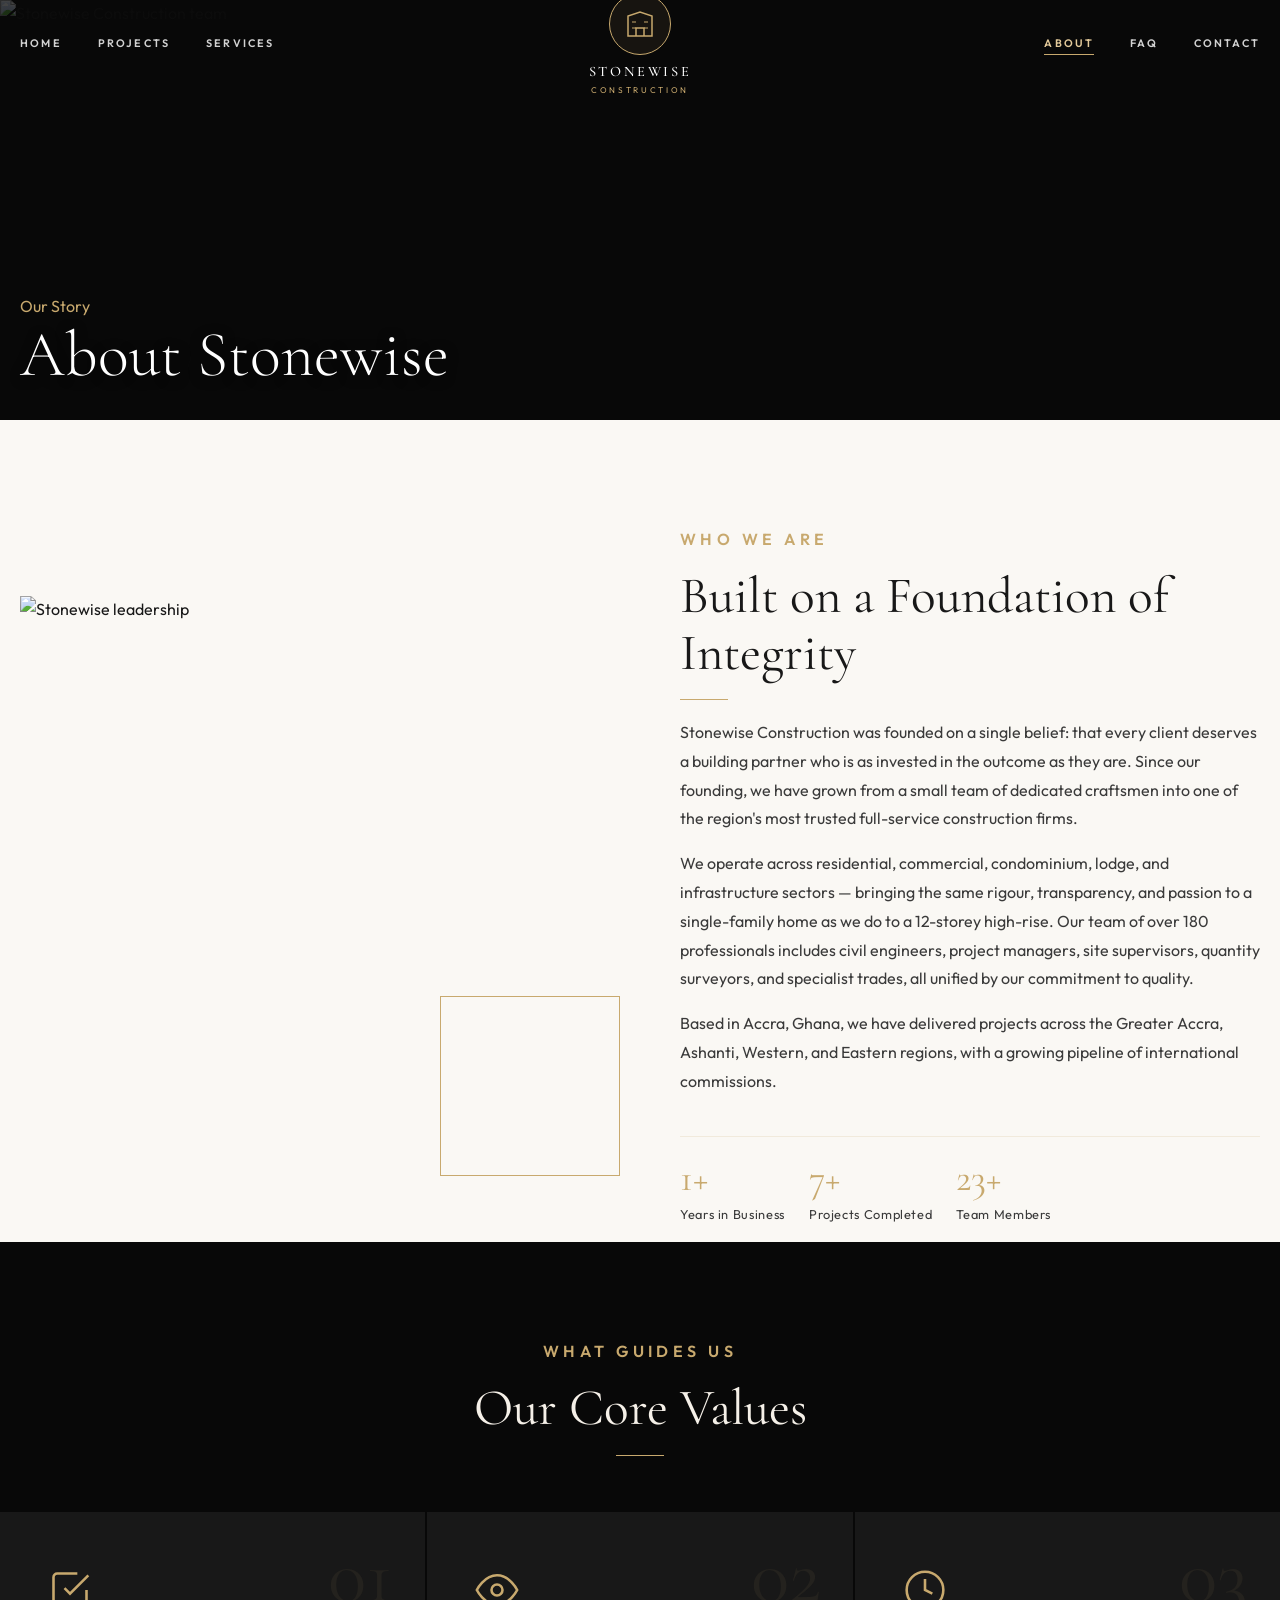
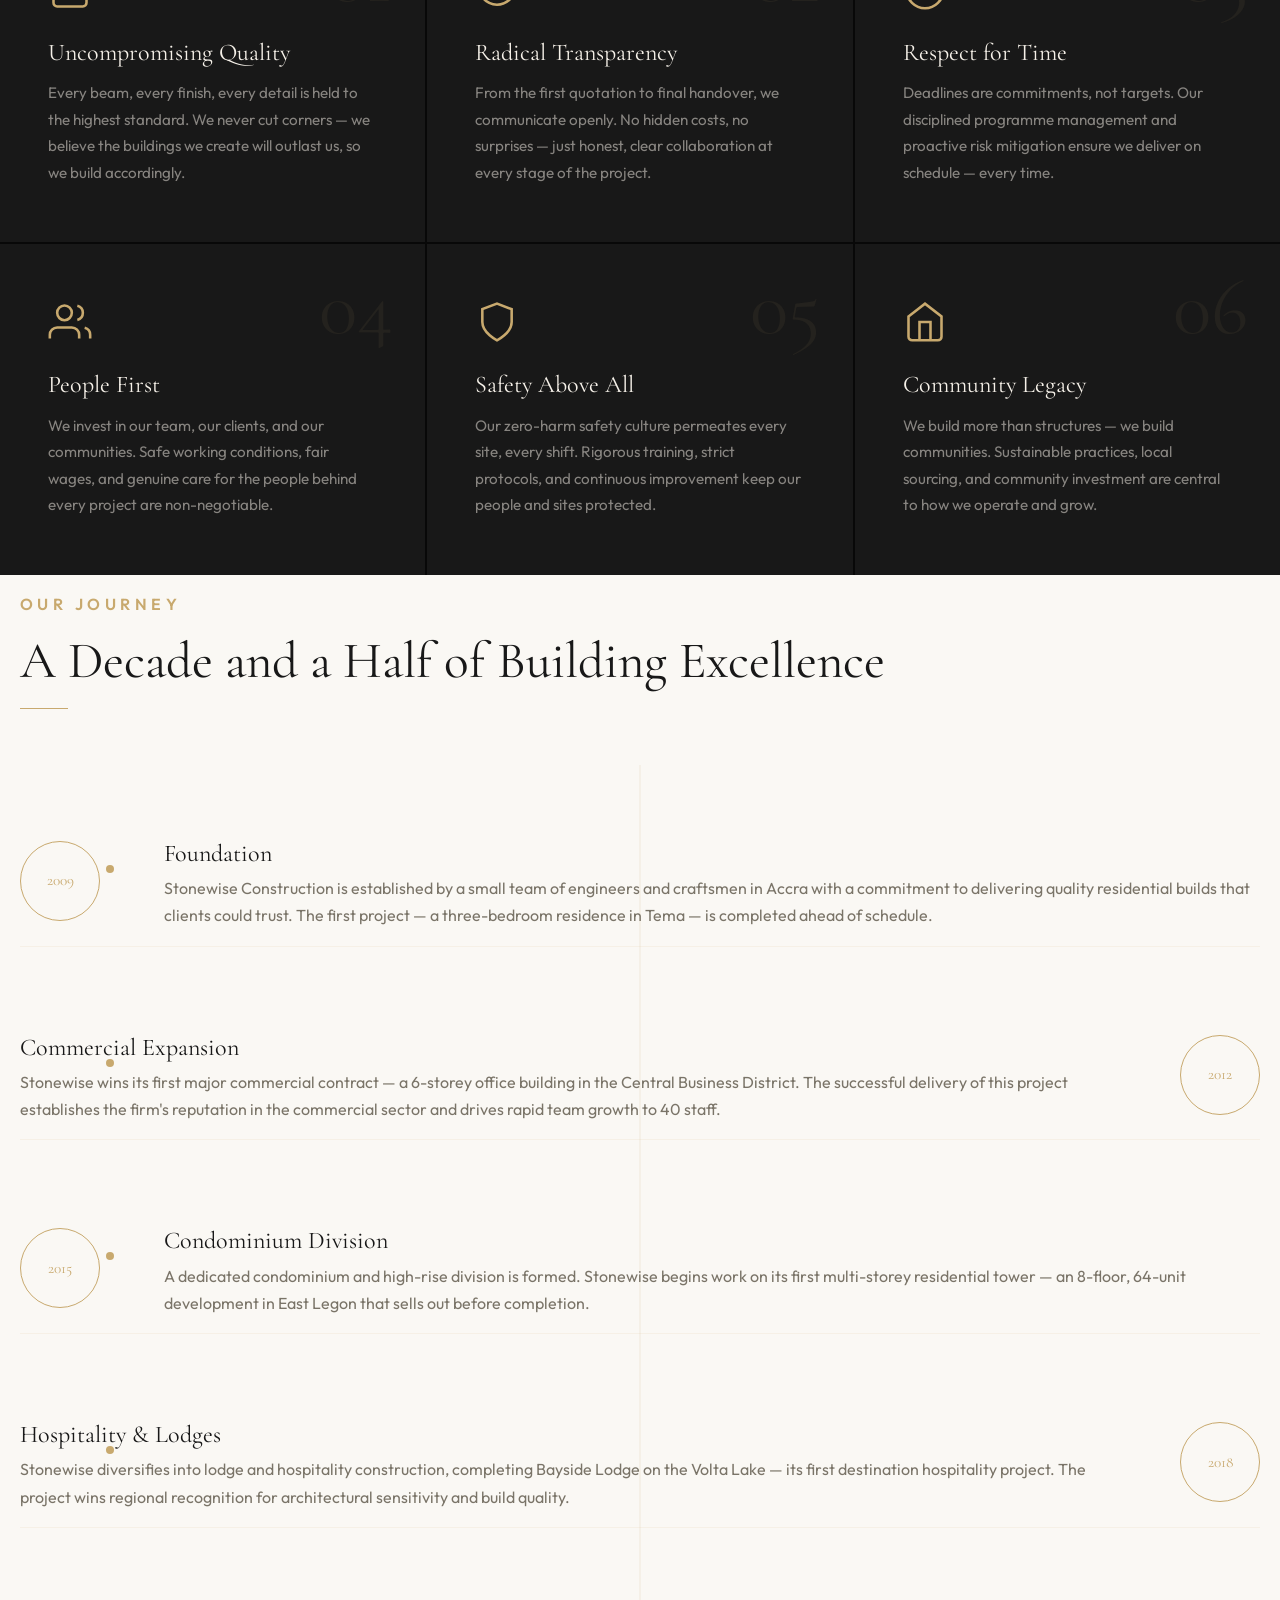
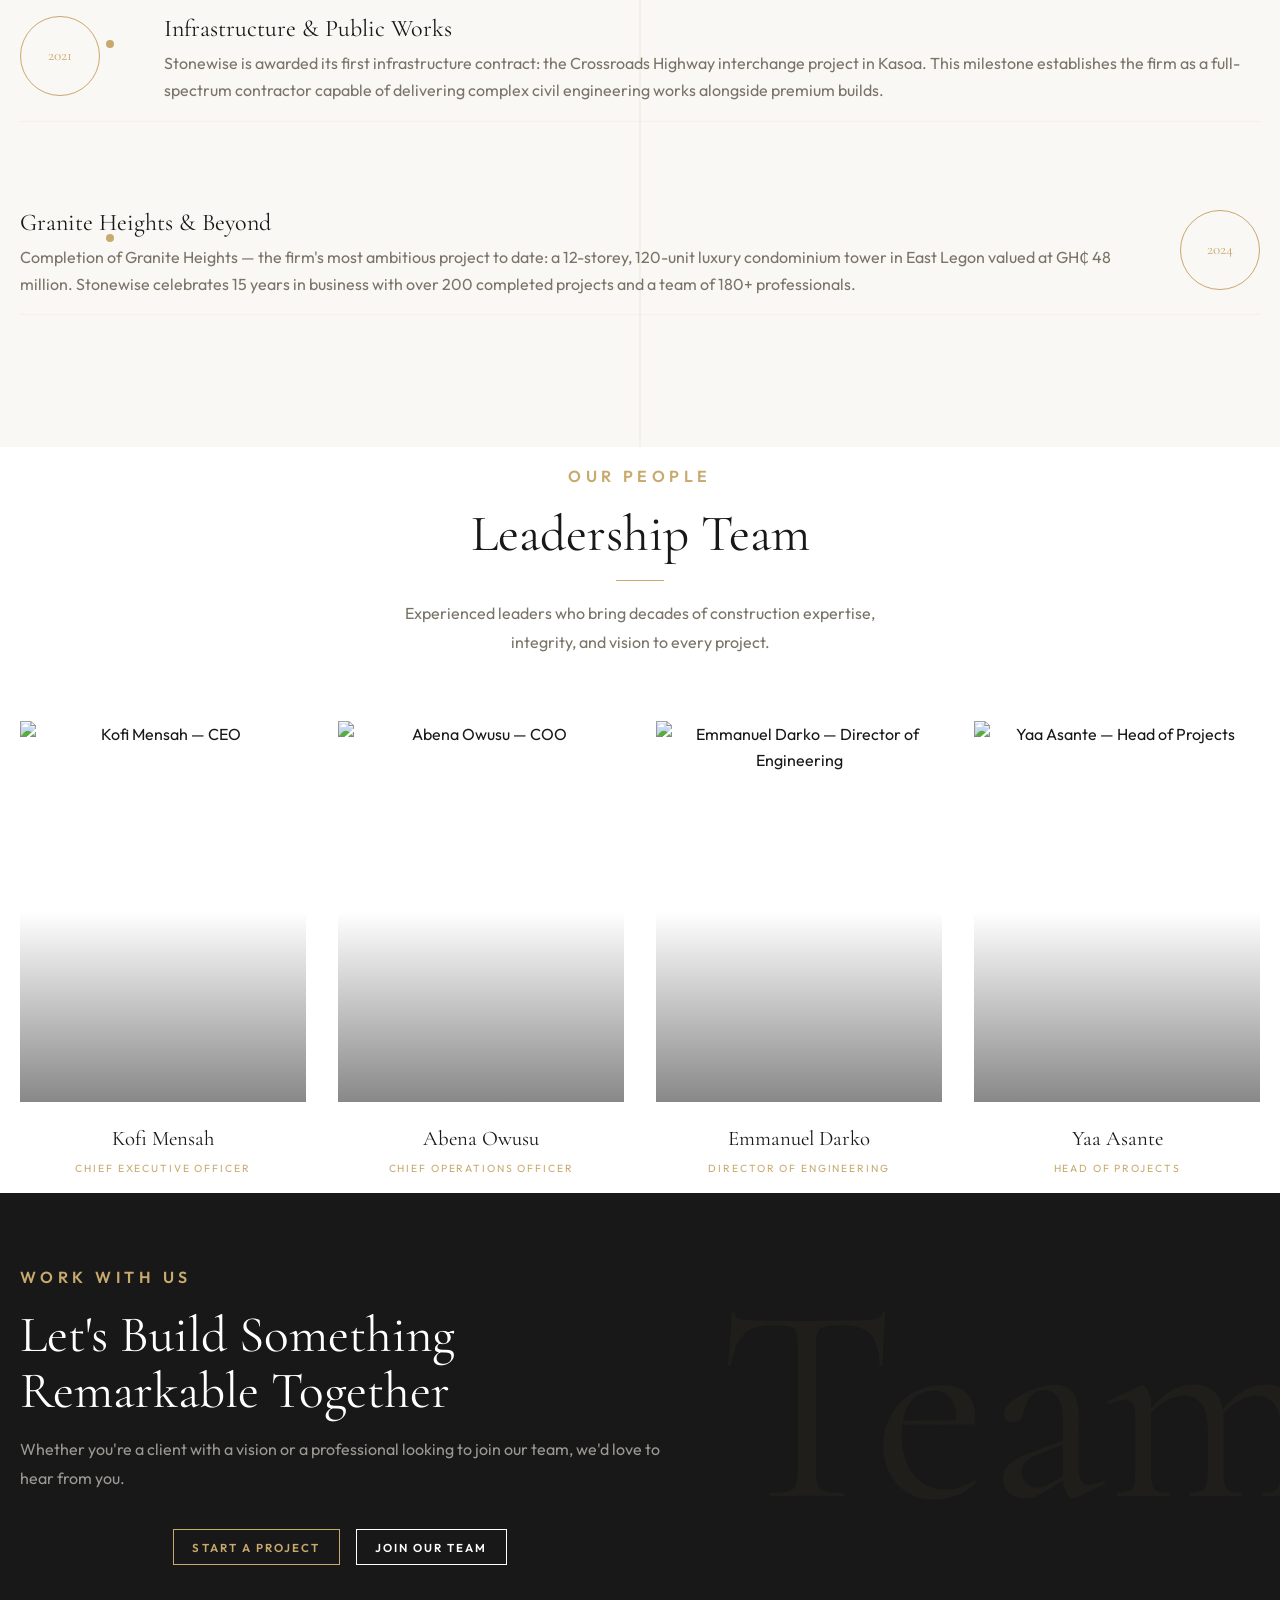
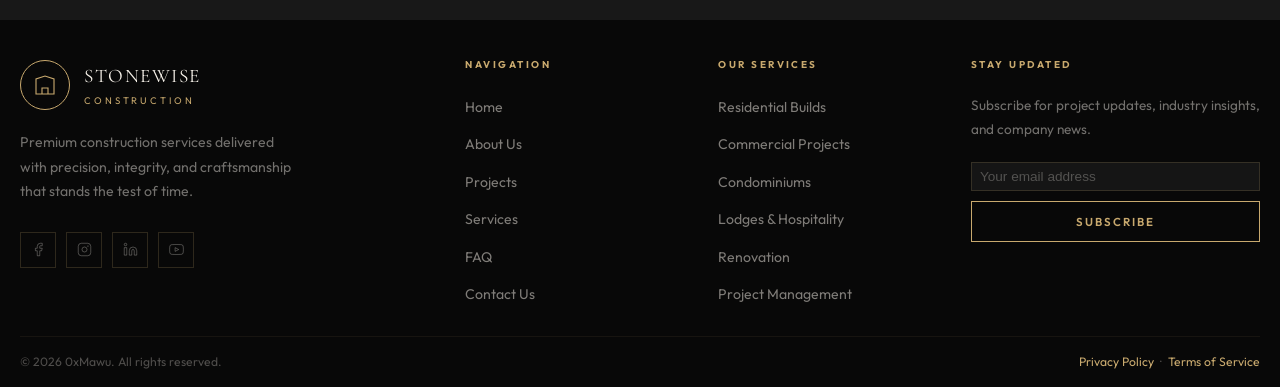
==== about.html @ 2b858b31 "New files added" ====
<!DOCTYPE html>
<html lang="en">
<head>
  <meta charset="UTF-8" />
  <meta name="viewport" content="width=device-width, initial-scale=1.0" />
  <title>About Us | Stonewise Construction</title>
  <meta name="description" content="Stonewise Construction — our story, our people, our values, and the vision that drives every project we build." />
  <link rel="preconnect" href="https://fonts.googleapis.com" />
  <link rel="preconnect" href="https://fonts.gstatic.com" crossorigin />
  <link href="https://fonts.googleapis.com/css2?family=Cormorant+Garamond:ital,wght@0,300;0,400;0,500;0,600;1,300;1,400;1,500&family=Outfit:wght@300;400;500;600;700&display=swap" rel="stylesheet" />
  <link rel="stylesheet" href="css/style.css" />
  <link rel="stylesheet" href="css/pages.css" />
</head>
<body>

<!-- Loading Screen -->
<div id="loader">
  <div class="loader__logo">Stonewise</div>
  <div class="loader__bar"></div>
</div>

<!-- HEADER -->
<header id="site-header">
  <div class="header__inner">
    <nav class="header__nav-left">
      <a href="index.html">Home</a>
      <a href="projects.html">Projects</a>
      <a href="services.html">Services</a>
    </nav>
    <a href="index.html" class="header__logo">
      <div class="header__logo-placeholder">
        <svg viewBox="0 0 32 32" xmlns="http://www.w3.org/2000/svg">
          <path d="M4 28V8L16 4l12 4v20H4z" stroke="#c8a96e" stroke-width="1.5" fill="none"/>
          <path d="M12 28v-8h8v8" stroke="#c8a96e" stroke-width="1.5" fill="none"/>
          <path d="M8 14h4M20 14h4M8 20h4M20 20h4" stroke="#c8a96e" stroke-width="1.2"/>
        </svg>
      </div>
      <div><div class="header__logo-text">Stonewise</div><div class="header__logo-sub">Construction</div></div>
    </a>
    <nav class="header__nav-right">
      <a href="about.html" class="active">About</a>
      <a href="faq.html">FAQ</a>
      <a href="contact.html">Contact</a>
    </nav>
    <button class="header__hamburger" aria-label="Toggle menu" aria-expanded="false">
      <span></span><span></span><span></span>
    </button>
  </div>
</header>
<nav class="mobile-nav">
  <a href="index.html">Home</a>
  <a href="projects.html">Projects</a>
  <a href="services.html">Services</a>
  <a href="about.html">About</a>
  <a href="faq.html">FAQ</a>
  <a href="contact.html">Contact Us</a>
</nav>
<div class="mobile-nav__overlay"></div>

<!-- PAGE HERO -->
<div class="page-hero">
  <img src="https://images.unsplash.com/photo-1504307651254-35680f356dfd?w=1600&q=80" alt="Stonewise Construction team" class="page-hero__bg" loading="eager" />
  <div class="page-hero__overlay"></div>
  <div class="page-hero__content container">
    <span class="page-hero__eyebrow">Our Story</span>
    <h1 class="page-hero__title">About Stonewise</h1>
  </div>
</div>
<div style="height:var(--header-height)"></div>

<!-- INTRO -->
<section class="section" style="background:var(--offwhite);">
  <div class="container">
    <div class="intro__grid">
      <div class="intro__img-wrap reveal">
        <img src="https://images.unsplash.com/photo-1581094794329-c8112a89af12?w=900&q=80" alt="Stonewise leadership" loading="lazy" />
        <div class="intro__img-accent"></div>
      </div>
      <div class="reveal reveal-delay-2">
        <span class="section-eyebrow">Who We Are</span>
        <h2>Built on a Foundation of Integrity</h2>
        <div class="section-header__divider"></div>
        <p>Stonewise Construction was founded on a single belief: that every client deserves a building partner who is as invested in the outcome as they are. Since our founding, we have grown from a small team of dedicated craftsmen into one of the region's most trusted full-service construction firms.</p>
        <p style="margin-top:16px;">We operate across residential, commercial, condominium, lodge, and infrastructure sectors — bringing the same rigour, transparency, and passion to a single-family home as we do to a 12-storey high-rise. Our team of over 180 professionals includes civil engineers, project managers, site supervisors, quantity surveyors, and specialist trades, all unified by our commitment to quality.</p>
        <p style="margin-top:16px;">Based in Accra, Ghana, we have delivered projects across the Greater Accra, Ashanti, Western, and Eastern regions, with a growing pipeline of international commissions.</p>
        <div class="intro__stat-row" style="margin-top:40px; margin-bottom: 1rem;">
          <div class="intro__stat">
            <h3><span data-counter="3" data-suffix="+">3+</span></h3>
            <p>Years in Business</p>
          </div>
          <div class="intro__stat">
            <h3><span data-counter="15" data-suffix="+">15+</span></h3>
            <p>Projects Completed</p>
          </div>
          <div class="intro__stat">
            <h3><span data-counter="50" data-suffix="+">50+</span></h3>
            <p>Team Members</p>
          </div>
        </div>
      </div>
    </div>
  </div>
</section>

<!-- OUR VALUES -->
<section class="section" style="padding:0;background:var(--black);">
  <div class="container" style="padding-top:80px;padding-bottom:0;">
    <div class="section-header section-header--center reveal">
      <span class="section-eyebrow">What Guides Us</span>
      <h2 style="color:var(--cream)">Our Core Values</h2>
      <div class="section-header__divider" style="margin:18px auto;"></div>
    </div>
  </div>
  <div class="values-grid reveal" style="margin-top:56px;">
    <div class="value-card">
      <div class="value-card__num">01</div>
      <div class="value-card__icon">
        <svg viewBox="0 0 24 24"><path d="M9 11l3 3L22 4"/><path d="M21 12v7a2 2 0 01-2 2H5a2 2 0 01-2-2V5a2 2 0 012-2h11"/></svg>
      </div>
      <h4>Uncompromising Quality</h4>
      <p>Every beam, every finish, every detail is held to the highest standard. We never cut corners — we believe the buildings we create will outlast us, so we build accordingly.</p>
    </div>
    <div class="value-card">
      <div class="value-card__num">02</div>
      <div class="value-card__icon">
        <svg viewBox="0 0 24 24"><path d="M1 12s4-8 11-8 11 8 11 8-4 8-11 8-11-8-11-8z"/><circle cx="12" cy="12" r="3"/></svg>
      </div>
      <h4>Radical Transparency</h4>
      <p>From the first quotation to final handover, we communicate openly. No hidden costs, no surprises — just honest, clear collaboration at every stage of the project.</p>
    </div>
    <div class="value-card">
      <div class="value-card__num">03</div>
      <div class="value-card__icon">
        <svg viewBox="0 0 24 24"><circle cx="12" cy="12" r="10"/><polyline points="12 6 12 12 16 14"/></svg>
      </div>
      <h4>Respect for Time</h4>
      <p>Deadlines are commitments, not targets. Our disciplined programme management and proactive risk mitigation ensure we deliver on schedule — every time.</p>
    </div>
    <div class="value-card">
      <div class="value-card__num">04</div>
      <div class="value-card__icon">
        <svg viewBox="0 0 24 24"><path d="M17 21v-2a4 4 0 00-4-4H5a4 4 0 00-4 4v2"/><circle cx="9" cy="7" r="4"/><path d="M23 21v-2a4 4 0 00-3-3.87"/><path d="M16 3.13a4 4 0 010 7.75"/></svg>
      </div>
      <h4>People First</h4>
      <p>We invest in our team, our clients, and our communities. Safe working conditions, fair wages, and genuine care for the people behind every project are non-negotiable.</p>
    </div>
    <div class="value-card">
      <div class="value-card__num">05</div>
      <div class="value-card__icon">
        <svg viewBox="0 0 24 24"><path d="M12 22s8-4 8-10V5l-8-3-8 3v7c0 6 8 10 8 10z"/></svg>
      </div>
      <h4>Safety Above All</h4>
      <p>Our zero-harm safety culture permeates every site, every shift. Rigorous training, strict protocols, and continuous improvement keep our people and sites protected.</p>
    </div>
    <div class="value-card">
      <div class="value-card__num">06</div>
      <div class="value-card__icon">
        <svg viewBox="0 0 24 24"><path d="M3 9l9-7 9 7v11a2 2 0 01-2 2H5a2 2 0 01-2-2z"/><polyline points="9 22 9 12 15 12 15 22"/></svg>
      </div>
      <h4>Community Legacy</h4>
      <p>We build more than structures — we build communities. Sustainable practices, local sourcing, and community investment are central to how we operate and grow.</p>
    </div>
  </div>
</section>

<!-- OUR STORY TIMELINE -->
<section class="section" style="background:var(--offwhite);">
  <div class="container">
    <div class="section-header reveal">
      <span class="section-eyebrow">Our Journey</span>
      <h2>A Decade and a Half of Building Excellence</h2>
      <div class="section-header__divider"></div>
    </div>
    <div class="timeline">
      <div class="timeline-item reveal">
        <div class="timeline-item__year">2009</div>
        <div class="timeline-item__body">
          <h4>Foundation</h4>
          <p>Stonewise Construction is established by a small team of engineers and craftsmen in Accra with a commitment to delivering quality residential builds that clients could trust. The first project — a three-bedroom residence in Tema — is completed ahead of schedule.</p>
        </div>
      </div>
      <div class="timeline-item reveal">
        <div class="timeline-item__year">2012</div>
        <div class="timeline-item__body">
          <h4>Commercial Expansion</h4>
          <p>Stonewise wins its first major commercial contract — a 6-storey office building in the Central Business District. The successful delivery of this project establishes the firm's reputation in the commercial sector and drives rapid team growth to 40 staff.</p>
        </div>
      </div>
      <div class="timeline-item reveal">
        <div class="timeline-item__year">2015</div>
        <div class="timeline-item__body">
          <h4>Condominium Division</h4>
          <p>A dedicated condominium and high-rise division is formed. Stonewise begins work on its first multi-storey residential tower — an 8-floor, 64-unit development in East Legon that sells out before completion.</p>
        </div>
      </div>
      <div class="timeline-item reveal">
        <div class="timeline-item__year">2018</div>
        <div class="timeline-item__body">
          <h4>Hospitality &amp; Lodges</h4>
          <p>Stonewise diversifies into lodge and hospitality construction, completing Bayside Lodge on the Volta Lake — its first destination hospitality project. The project wins regional recognition for architectural sensitivity and build quality.</p>
        </div>
      </div>
      <div class="timeline-item reveal">
        <div class="timeline-item__year">2021</div>
        <div class="timeline-item__body">
          <h4>Infrastructure &amp; Public Works</h4>
          <p>Stonewise is awarded its first infrastructure contract: the Crossroads Highway interchange project in Kasoa. This milestone establishes the firm as a full-spectrum contractor capable of delivering complex civil engineering works alongside premium builds.</p>
        </div>
      </div>
      <div class="timeline-item reveal">
        <div class="timeline-item__year">2024</div>
        <div class="timeline-item__body">
          <h4>Granite Heights &amp; Beyond</h4>
          <p>Completion of Granite Heights — the firm's most ambitious project to date: a 12-storey, 120-unit luxury condominium tower in East Legon valued at GH₵ 48 million. Stonewise celebrates 15 years in business with over 200 completed projects and a team of 180+ professionals.</p>
        </div>
      </div>
    </div>
  </div>
</section>

<!-- LEADERSHIP TEAM -->
<section class="section" style="background:var(--white);">
  <div class="container">
    <div class="section-header section-header--center reveal">
      <span class="section-eyebrow">Our People</span>
      <h2>Leadership Team</h2>
      <div class="section-header__divider" style="margin:18px auto;"></div>
      <p style="max-width:520px;margin:0 auto;color:var(--stone);">Experienced leaders who bring decades of construction expertise, integrity, and vision to every project.</p>
    </div>
    <div class="team-grid" style="margin-top:64px;">
      <div class="team-card reveal">
        <div class="team-card__img-wrap">
          <img src="https://images.unsplash.com/photo-1560250097-0b93528c311a?w=600&q=80" alt="Kofi Mensah — CEO" loading="lazy" />
        </div>
        <div class="team-card__name">Kofi Mensah</div>
        <div class="team-card__role">Chief Executive Officer</div>
      </div>
      <div class="team-card reveal reveal-delay-1">
        <div class="team-card__img-wrap">
          <img src="https://images.unsplash.com/photo-1573496359142-b8d87734a5a2?w=600&q=80" alt="Abena Owusu — COO" loading="lazy" />
        </div>
        <div class="team-card__name">Abena Owusu</div>
        <div class="team-card__role">Chief Operations Officer</div>
      </div>
      <div class="team-card reveal reveal-delay-2">
        <div class="team-card__img-wrap">
          <img src="https://images.unsplash.com/photo-1507003211169-0a1dd7228f2d?w=600&q=80" alt="Emmanuel Darko — Director of Engineering" loading="lazy" />
        </div>
        <div class="team-card__name">Emmanuel Darko</div>
        <div class="team-card__role">Director of Engineering</div>
      </div>
      <div class="team-card reveal reveal-delay-3">
        <div class="team-card__img-wrap">
          <img src="https://images.unsplash.com/photo-1580489944761-15a19d654956?w=600&q=80" alt="Yaa Asante — Head of Projects" loading="lazy" />
        </div>
        <div class="team-card__name">Yaa Asante</div>
        <div class="team-card__role">Head of Projects</div>
      </div>
    </div>
  </div>
</section>

<!-- CERTIFICATIONS -->
<!-- <section class="section" style="background:var(--offwhite);">
  <div class="container">
    <div class="section-header section-header--center reveal">
      <span class="section-eyebrow">Accreditations</span>
      <h2>Certified &amp; Compliant</h2>
      <div class="section-header__divider" style="margin:18px auto;"></div>
    </div>
    <div class="certs-grid reveal">
      <div class="cert-card">
        <svg viewBox="0 0 24 24"><path d="M12 22s8-4 8-10V5l-8-3-8 3v7c0 6 8 10 8 10z"/></svg>
        <h5>ISO 9001:2015</h5>
        <p>Quality Management Systems — certified for design, construction, and project management.</p>
      </div>
      <div class="cert-card">
        <svg viewBox="0 0 24 24"><path d="M12 22s8-4 8-10V5l-8-3-8 3v7c0 6 8 10 8 10z"/><path d="M9 12l2 2 4-4"/></svg>
        <h5>ISO 45001:2018</h5>
        <p>Occupational Health &amp; Safety Management — maintaining the highest site safety standards.</p>
      </div>
      <div class="cert-card">
        <svg viewBox="0 0 24 24"><rect x="3" y="3" width="18" height="18" rx="2"/><path d="M9 9h6M9 12h6M9 15h4"/></svg>
        <h5>Ghana Revenue Authority</h5>
        <p>Fully registered and tax-compliant contractor operating under GRA regulations.</p>
      </div>
      <div class="cert-card">
        <svg viewBox="0 0 24 24"><circle cx="12" cy="8" r="6"/><path d="M15.477 12.89L17 22l-5-3-5 3 1.523-9.11"/></svg>
        <h5>Ghana Institute of Engineers</h5>
        <p>Corporate member in good standing with all principal licensed engineers fully registered.</p>
      </div>
    </div>
  </div>
</section> -->

<!-- CTA BANNER -->
<section class="cta-banner">
  <div class="cta-banner__bg-text">Team</div>
  <div class="container">
    <div class="cta-banner__content reveal">
      <span class="section-eyebrow">Work With Us</span>
      <h2>Let's Build Something Remarkable Together</h2>
      <p>Whether you're a client with a vision or a professional looking to join our team, we'd love to hear from you.</p>
      <div style="display:flex;gap:16px;flex-wrap:wrap;justify-content:center;">
        <a href="contact.html" class="btn btn--gold"><span>Start a Project</span></a>
        <a href="contact.html#careers" class="btn btn--white"><span>Join Our Team</span></a>
      </div>
    </div>
  </div>
</section>

<!-- FOOTER -->
<footer id="site-footer">
  <div class="container">
    <div class="footer__grid">
      <div class="footer__brand">
        <div class="footer__brand-logo">
          <div class="footer__logo-circle">
            <svg viewBox="0 0 32 32"><path d="M4 28V8L16 4l12 4v20H4z" fill="none" stroke="#c8a96e" stroke-width="1.5"/><path d="M12 28v-8h8v8" fill="none" stroke="#c8a96e" stroke-width="1.5"/></svg>
          </div>
          <div><div class="footer__brand-name">STONEWISE</div><div class="footer__brand-tagline">Construction</div></div>
        </div>
        <p>Premium construction services delivered with precision, integrity, and craftsmanship that stands the test of time.</p>
        <div class="footer__social">
          <a href="#" aria-label="Facebook"><svg viewBox="0 0 24 24"><path d="M18 2h-3a5 5 0 00-5 5v3H7v4h3v8h4v-8h3l1-4h-4V7a1 1 0 011-1h3z"/></svg></a>
          <a href="#" aria-label="Instagram"><svg viewBox="0 0 24 24"><rect x="2" y="2" width="20" height="20" rx="5"/><circle cx="12" cy="12" r="4"/><circle cx="17.5" cy="6.5" r="1" fill="currentColor" stroke="none"/></svg></a>
          <a href="#" aria-label="LinkedIn"><svg viewBox="0 0 24 24"><path d="M16 8a6 6 0 016 6v7h-4v-7a2 2 0 00-2-2 2 2 0 00-2 2v7h-4v-7a6 6 0 016-6zM2 9h4v12H2z"/><circle cx="4" cy="4" r="2"/></svg></a>
          <a href="#" aria-label="YouTube"><svg viewBox="0 0 24 24"><path d="M22.54 6.42a2.78 2.78 0 00-1.95-1.96C18.88 4 12 4 12 4s-6.88 0-8.59.46a2.78 2.78 0 00-1.95 1.96A29 29 0 001 12a29 29 0 00.46 5.58 2.78 2.78 0 001.95 1.95C5.12 20 12 20 12 20s6.88 0 8.59-.47a2.78 2.78 0 001.95-1.95A29 29 0 0023 12a29 29 0 00-.46-5.58z"/><polygon points="9.75 15.02 15.5 12 9.75 8.98 9.75 15.02" fill="var(--black)"/></svg></a>
        </div>
      </div>
      <div class="footer__col">
        <h6>Navigation</h6>
        <ul>
          <li><a href="index.html">Home</a></li>
          <li><a href="about.html">About Us</a></li>
          <li><a href="projects.html">Projects</a></li>
          <li><a href="services.html">Services</a></li>
          <li><a href="faq.html">FAQ</a></li>
          <li><a href="contact.html">Contact Us</a></li>
        </ul>
      </div>
      <div class="footer__col">
        <h6>Our Services</h6>
        <ul>
          <li><a href="services.html#residential">Residential Builds</a></li>
          <li><a href="services.html#commercial">Commercial Projects</a></li>
          <li><a href="services.html#condominiums">Condominiums</a></li>
          <li><a href="services.html#lodges">Lodges &amp; Hospitality</a></li>
          <li><a href="services.html#renovation">Renovation</a></li>
          <li><a href="services.html#management">Project Management</a></li>
        </ul>
      </div>
      <div class="footer__col">
        <h6>Stay Updated</h6>
        <p style="font-size:0.85rem;color:rgba(245,240,232,0.45);margin-bottom:20px;">Subscribe for project updates, industry insights, and company news.</p>
        <form id="newsletter-form" novalidate>
          <div class="footer__newsletter">
            <input type="email" placeholder="Your email address" required aria-label="Email address" />
            <button type="submit" class="btn btn--gold" style="width:100%;justify-content:center;padding:12px 0;"><span>Subscribe</span></button>
          </div>
        </form>
      </div>
    </div>
    <div class="footer__bottom">
      <p>&copy; 2026 0xMawu. All rights reserved.</p>
      <p><a href="#">Privacy Policy</a> &nbsp;·&nbsp; <a href="#">Terms of Service</a></p>
    </div>
  </div>
</footer>

<button id="back-to-top" aria-label="Back to top">
  <svg viewBox="0 0 24 24"><polyline points="18 15 12 9 6 15"/></svg>
</button>

<div id="lightbox" class="lightbox" role="dialog" aria-label="Image viewer">
  <button id="lightbox-close" class="lightbox__close" aria-label="Close">&times;</button>
  <button id="lightbox-prev" class="lightbox__nav lightbox__prev" aria-label="Previous"><svg viewBox="0 0 24 24"><polyline points="15 18 9 12 15 6"/></svg></button>
  <img id="lightbox-img" class="lightbox__img" src="" alt="Gallery image" />
  <button id="lightbox-next" class="lightbox__nav lightbox__next" aria-label="Next"><svg viewBox="0 0 24 24"><polyline points="9 18 15 12 9 6"/></svg></button>
</div>

<script src="js/main.js"></script>
</body>
</html>
---- css/style.css ----
/* ============================================================
   STONEWISE CONSTRUCTION — Main Stylesheet
   Design: Luxury / Editorial — Gold · White · Black
   ============================================================ */

   @import url('https://fonts.googleapis.com/css2?family=Cormorant+Garamond:ital,wght@0,300;0,400;0,500;0,600;1,300;1,400;1,500&family=Outfit:wght@300;400;500;600;700&display=swap');

   /* ── CSS Variables ─────────────────────────────────────────── */
   :root {
     --black:        #080808;
     --charcoal:     #181818;
     --dark:         #222222;
     --mid:          #3a3a3a;
     --stone:        #7a7468;
     --cream:        #f5f0e8;
     --offwhite:     #faf8f4;
     --white:        #ffffff;
     --gold:         #c8a96e;
     --gold-light:   #e2c99a;
     --gold-pale:    #f0e4c8;
     --gold-dark:    #9a7840;
     --gold-bg:      rgba(200,169,110,0.07);
   
     --font-display: 'Cormorant Garamond', Georgia, serif;
     --font-body:    'Outfit', sans-serif;
   
     --header-height: 90px;
     --tr:            0.35s cubic-bezier(0.4, 0, 0.2, 1);
     --shadow-sm:     0 2px 12px rgba(0,0,0,0.1);
     --shadow-md:     0 8px 32px rgba(0,0,0,0.16);
     --shadow-lg:     0 24px 64px rgba(0,0,0,0.22);
   }
   
   /* ── Reset ─────────────────────────────────────────────────── */
   *, *::before, *::after { box-sizing: border-box; margin: 0; padding: 0; }
   html { font-size: 16px; scroll-behavior: smooth; }
   body {
     font-family: var(--font-body);
     color: var(--charcoal);
     background: var(--offwhite);
     line-height: 1.65;
     overflow-x: hidden;
   }
   img, video { max-width: 100%; display: block; }
   a { text-decoration: none; color: inherit; transition: color var(--tr); }
   ul { list-style: none; }
   
   /* ── Typography ────────────────────────────────────────────── */
   h1,h2,h3,h4,h5,h6 {
     font-family: var(--font-display);
     font-weight: 400;
     line-height: 1.1;
     color: var(--charcoal);
   }
   h1 { font-size: clamp(3rem, 7vw, 6rem); }
   h2 { font-size: clamp(2rem, 4vw, 3.5rem); }
   h3 { font-size: clamp(1.5rem, 2.5vw, 2.2rem); }
   h4 { font-size: clamp(1.15rem, 2vw, 1.55rem); }
   p  { color: var(--mid); line-height: 1.8; }
   
   .section-eyebrow {
     display: inline-block;
     font-family: var(--font-body);
     font-size: 1rem;
     font-weight: 600;
     letter-spacing: 0.28em;
     text-transform: uppercase;
     color: var(--gold);
     margin-bottom: 1rem;
     margin-top: 1rem;

   }
   
   .section-header__divider {
     width: 48px;
     height: 1px;
     background: var(--gold);
     margin: 18px 0;
   }
   
   /* ── Layout ────────────────────────────────────────────────── */
   .container        { max-width: 1280px; margin: 0 auto; padding: 0 20px; }
   .container--narrow{ max-width: 860px;  margin: 0 auto; padding: 0 20px; }
   section { overflow: hidden; }
   
   /* ── Buttons ───────────────────────────────────────────────── */
   .btn {
     display: inline-flex;
     align-items: center;
     gap: 10px;
     font-family: var(--font-body);
     font-size: 0.72rem;
     font-weight: 600;
     letter-spacing: 0.18em;
     text-transform: uppercase;
     padding: 7.5px 18px;
     border: 1px solid currentColor;
     cursor: pointer;
     transition: all var(--tr);
     position: relative;
     overflow: hidden;
     background: transparent;
   }
   .btn::before {
     content: '';
     position: absolute;
     inset: 0;
     background: var(--gold);
     transform: scaleX(0);
     transform-origin: right;
     transition: transform var(--tr);
     z-index: 0;
   }
   .btn:hover::before { transform: scaleX(1); transform-origin: left; }
   .btn span { position: relative; z-index: 1; color: inherit; }
   
   .btn--gold  { color: var(--gold); }
   .btn--gold::before  { background: var(--gold); }
   .btn--gold:hover  { color: var(--black); }
   .btn--gold .btn span, .btn--gold:hover span { color: inherit; }

   .btn--white { color: var(--white); }
   .btn--white::before { background: var(--white); }
   .btn--white:hover { color: var(--charcoal); }

   .btn--dark  { color: var(--charcoal); border-color: var(--charcoal); }
   .btn--dark::before  { background: var(--charcoal); }
   .btn--dark:hover  { color: var(--white); }

   .btn--filled { background: var(--gold); border-color: var(--gold); color: var(--black); }
   .btn--filled::before { background: var(--charcoal); }
   .btn--filled:hover { color: var(--white); }
   
   /* ── HEADER ────────────────────────────────────────────────── */
   #site-header {
     position: fixed; top: 0; left: 0; right: 0; z-index: 1000;
     height: var(--header-height);
     display: flex; align-items: center; justify-content: center;
     transition: background var(--tr), box-shadow var(--tr);
   }
   #site-header.scrolled {
     background: rgba(8,8,8,0.96);
     backdrop-filter: blur(14px);
     box-shadow: 0 2px 28px rgba(0,0,0,0.35);
   }
   
   .header__inner {
     width: 100%; max-width: 1400px; padding: 0 20px;
     display: grid;
     grid-template-columns: 1fr auto 1fr;
     align-items: center;
     gap: 20px;
   }
   
   .header__nav-left,
   .header__nav-right {
     display: flex; align-items: center; gap: 36px;
   }
   .header__nav-right { justify-content: flex-end; }
   
   .header__nav-left a,
   .header__nav-right a {
     font-size: 0.68rem; font-weight: 600;
     letter-spacing: 0.2em; text-transform: uppercase;
     color: rgba(255,255,255,0.82);
     position: relative; padding-bottom: 3px;
   }
   .header__nav-left a::after,
   .header__nav-right a::after {
     content: ''; position: absolute; bottom: 0; left: 0;
     width: 0; height: 1px; background: var(--gold);
     transition: width var(--tr);
   }
   .header__nav-left a:hover,
   .header__nav-right a:hover,
   .header__nav-left a.active,
   .header__nav-right a.active {
     color: var(--gold-light);
   }
   .header__nav-left a:hover::after,
   .header__nav-right a:hover::after,
   .header__nav-left a.active::after,
   .header__nav-right a.active::after { width: 100%; }
   
   /* Logo — centred */
   .header__logo {
     display: flex; flex-direction: column;
     align-items: center; justify-content: center;
     text-align: center; gap: 5px;
   }
   .header__logo-img { width: 64px; height: 64px; object-fit: contain; }
   .header__logo-placeholder {
     width: 62px; height: 62px;
     border: 1.5px solid var(--gold); border-radius: 50%;
     display: flex; align-items: center; justify-content: center;
     background: rgba(200,169,110,0.08);
   }
   .header__logo-placeholder svg { width: 32px; height: 32px; fill: none; }
   .header__logo-text {
     font-family: var(--font-display); font-size: 0.9rem;
     font-weight: 500; letter-spacing: 0.18em; text-transform: uppercase;
     color: var(--white); white-space: nowrap;
   }
   .header__logo-sub {
     font-family: var(--font-body); font-size: 0.52rem;
     letter-spacing: 0.32em; text-transform: uppercase;
     color: var(--gold);
   }
   
   .header__hamburger {
     display: none; flex-direction: column; gap: 5px;
     cursor: pointer; background: none; border: none; padding: 2px;
     grid-column: 3; justify-self: end;
   }
   .header__hamburger span {
     display: block; width: 24px; height: 1.5px;
     background: var(--white); transition: all var(--tr);
   }
   .header__hamburger.open span:nth-child(1) { transform: translateY(6.5px) rotate(45deg); }
   .header__hamburger.open span:nth-child(2) { opacity: 0; transform: scaleX(0); }
   .header__hamburger.open span:nth-child(3) { transform: translateY(-6.5px) rotate(-45deg); }
   
   .mobile-nav {
     position: fixed; top: 0; right: 0;
     width: min(360px, 90vw); height: 100vh;
     background: var(--charcoal); z-index: 999;
     transform: translateX(100%);
     transition: transform 0.45s cubic-bezier(0.4,0,0.2,1);
     display: flex; flex-direction: column;
     padding: 50px 24px 24px; gap: 28px; overflow-y: auto;
   }
   .mobile-nav.open { transform: translateX(0); }
   .mobile-nav a {
     font-family: var(--font-display); font-size: 1.8rem;
     color: var(--cream); opacity: 0.8;
     border-bottom: 1px solid rgba(200,169,110,0.15);
     padding-bottom: 7px; transition: all var(--tr);
   }
   .mobile-nav a:hover { opacity: 1; color: var(--gold); padding-left: 5px; }
   .mobile-nav__overlay {
     position: fixed; inset: 0; background: rgba(0,0,0,0.6);
     z-index: 998; opacity: 0; visibility: hidden; transition: all var(--tr);
   }
   .mobile-nav__overlay.visible { opacity: 1; visibility: visible; }
   
   /* ── LOADING SCREEN ────────────────────────────────────────── */
   #loader {
     position: fixed; inset: 0; background: var(--black); z-index: 99999;
     display: flex; flex-direction: column;
     align-items: center; justify-content: center; gap: 24px;
     transition: opacity 0.6s ease, visibility 0.6s ease;
   }
   #loader.done { opacity: 0; visibility: hidden; }
   .loader__logo {
     font-family: var(--font-display); font-size: 2rem;
     letter-spacing: 0.22em; color: var(--gold); text-transform: uppercase;
   }
   .loader__bar {
     width: 160px; height: 1px;
     background: rgba(200,169,110,0.2); position: relative; overflow: hidden;
   }
   .loader__bar::after {
     content: ''; position: absolute; left: -100%; top: 0;
     height: 100%; width: 100%; background: var(--gold);
     animation: loaderSlide 1.4s ease-in-out forwards;
   }
   @keyframes loaderSlide { from { left: -100%; } to { left: 100%; } }
   
   /* ── HERO ──────────────────────────────────────────────────── */
   .hero {
     position: relative; min-height: 100vh;
     display: flex; align-items: center; overflow: hidden;
   }
   .hero__bg {
     position: absolute; inset: 0; z-index: 0; overflow: hidden;
   }
   .hero__bg-img {
     width: 100%; height: 100%; object-fit: cover;
     transform: scale(1.04);
     transition: transform 0.1s linear;
   }
   .hero__overlay {
     position: absolute; inset: 0; z-index: 1;
     background: linear-gradient(
       135deg,
       rgba(8,8,8,0.78) 0%,
       rgba(8,8,8,0.55) 50%,
       rgba(8,8,8,0.35) 100%
     );
   }
   .hero__content {
     position: relative; z-index: 2;
     padding: calc(var(--header-height) + 30px) 20px 50px;
     max-width: 1280px; margin: 0 auto; width: 100%;
   }
   .hero__eyebrow {
     font-family: var(--font-body); font-size: 0.68rem;
     font-weight: 600; letter-spacing: 0.3em; text-transform: uppercase;
     color: var(--gold); margin-bottom: 20px;
     display: flex; align-items: center; gap: 14px;
   }
   .hero__eyebrow::before {
     content: ''; display: block; width: 36px; height: 1px; background: var(--gold);
   }
   .hero__title {
     font-size: clamp(3.5rem, 9vw, 7.5rem);
     color: var(--white); font-weight: 300;
     line-height: 0.95; margin-bottom: 28px; max-width: 700px;
   }
   .hero__title em { font-style: italic; color: var(--gold-light); }
   .hero__subtitle {
     font-size: 1rem; color: rgba(245,240,232,0.72);
     max-width: 480px; line-height: 1.75; margin-bottom: 44px;
   }
   .hero__ctas { display: flex; gap: 16px; flex-wrap: wrap; }
   .hero__scroll {
     position: absolute; bottom: 40px; left: 50%;
     transform: translateX(-50%); z-index: 2;
     display: flex; flex-direction: column;
     align-items: center; gap: 10px;
   }
   .hero__scroll span {
     font-size: 0.6rem; letter-spacing: 0.25em;
     text-transform: uppercase; color: rgba(255,255,255,0.4);
   }
   .hero__scroll-line {
     width: 1px; height: 48px; background: rgba(200,169,110,0.4);
     animation: scrollPulse 2s ease-in-out infinite;
   }
   @keyframes scrollPulse {
     0%,100% { opacity: 0.3; transform: scaleY(1); }
     50%      { opacity: 1;   transform: scaleY(0.6); }
   }
   
   /* ── SECTION PADDING ───────────────────────────────────────── */
   .intro, .services, .featured-projects, .why-us, .testimonials, .cta-banner,
   .about-story, .about-values, .about-team, .project-overview, .project-gallery,
   .services-page, .contact-section, .faq-section { padding: 55px 0; }
   
   /* ── INTRO / WHO WE ARE ────────────────────────────────────── */
   .intro { background: var(--offwhite); }
   .intro__grid {
     display: grid; grid-template-columns: 1fr 1fr; gap: 80px; align-items: center;
   }
   .intro__img-wrap { position: relative; }
   .intro__img-wrap img {
     width: 100%; height: 560px; object-fit: cover;
   }
   .intro__img-accent {
     position: absolute; bottom: -20px; right: -20px;
     width: 180px; height: 180px;
     border: 1px solid var(--gold);
     z-index: -1;
   }
   .intro__stat-row {
     display: flex; grid-template-columns: repeat(3,1fr);
     gap: 24px; margin-top: 40px; padding-top: 20px;
     border-top: 1px solid rgba(200,169,110,0.18);
   }
   .intro__stat h3 {
     font-size: 2.4rem; color: var(--gold); margin-bottom: 4px;
   }
   .intro__stat p { font-size: 0.8rem; letter-spacing: 0.05em; }
   
   /* ── SERVICES GRID (homepage) ──────────────────────────────── */
   .services { background: var(--charcoal); }
   .services__grid {
     display: flex; grid-template-columns: repeat(3,1fr); gap: 2px; margin-top: 56px;
   }
   .service-card {
     background: var(--dark); padding: 24px 18px;
     border: 1px solid rgba(200,169,110,0.06);
     transition: all var(--tr); position: relative; overflow: hidden;
   }
   .service-card::after {
     content: ''; position: absolute; bottom: 0; left: 0;
     width: 0; height: 2px; background: var(--gold); transition: width var(--tr);
   }
   .service-card:hover { background: rgba(200,169,110,0.05); }
   .service-card:hover::after { width: 100%; }
   .service-card__number {
     font-family: var(--font-display); font-size: 0.8rem;
     color: rgba(200,169,110,0.3); letter-spacing: 0.1em; margin-bottom: 24px;
   }
   .service-card__icon {
     width: 44px; height: 44px; margin-bottom: 20px;
     border: 1px solid rgba(200,169,110,0.25);
     display: flex; align-items: center; justify-content: center;
   }
   .service-card__icon svg {
     width: 20px; height: 20px; stroke: var(--gold); fill: none;
     stroke-width: 1.5; stroke-linecap: round; stroke-linejoin: round;
   }
   .service-card h4 { color: var(--cream); margin-bottom: 12px; }
   .service-card p  { color: rgba(245,240,232,0.55); font-size: 0.9rem; }
   
   /* ── FEATURED PROJECTS ─────────────────────────────────────── */
   .featured-projects { background: var(--white); }
   .section-header { margin-bottom: 56px; }
   .section-header--center { text-align: center; }
   .section-header--center .section-header__divider { margin: 18px auto; }
   
   .projects__grid {
     display: grid;
     grid-template-columns: repeat(3, 1fr);
     gap: 3px;
   }
   .project-card {
     position: relative; overflow: hidden; cursor: pointer;
   }
   .project-card--tall { grid-row: span 2; }
   .project-card--wide { grid-column: span 2; }
   
   .project-card__media {
     min-height: 400px; overflow: hidden; position: relative;
   }
   .project-card--tall .project-card__media { min-height: 100%; }
   .project-card--wide .project-card__media { min-height: 420px; }
   
   .project-card__media img {
     width: 100%; height: 100%; object-fit: cover;
     transition: transform 0.7s cubic-bezier(0.4,0,0.2,1);
   }
   .project-card:hover .project-card__media img { transform: scale(1.06); }
   
   .project-card__overlay {
     position: absolute; inset: 0; z-index: 1;
     background: linear-gradient(to top, rgba(8,8,8,0.9) 0%, rgba(8,8,8,0.2) 60%, transparent 100%);
     transition: background var(--tr);
   }
   .project-card:hover .project-card__overlay {
     background: linear-gradient(to top, rgba(8,8,8,0.95) 0%, rgba(8,8,8,0.5) 70%, rgba(8,8,8,0.1) 100%);
   }
   .project-card__info {
     position: absolute; bottom: 0; left: 0; right: 0;
     z-index: 2; padding: 16px 14px;
   }
   .project-card__cat,
   .project-card__category {
     font-size: 0.6rem; font-weight: 600; letter-spacing: 0.25em;
     text-transform: uppercase; color: var(--gold); margin-bottom: 8px;
     text-shadow: 0 1px 4px rgba(0,0,0,0.6);
   }
   .project-card__name,
   .project-card__title {
     font-family: var(--font-display); font-size: 1.6rem;
     color: var(--white); margin-bottom: 16px;
     text-shadow: 0 2px 8px rgba(0,0,0,0.5);
   }
   .project-card__link {
     display: inline-flex; align-items: center; gap: 8px;
     font-size: 0.68rem; font-weight: 600; letter-spacing: 0.15em;
     text-transform: uppercase; color: var(--gold);
     opacity: 0; transform: translateY(10px); transition: all var(--tr);
   }
   .project-card:hover .project-card__link { opacity: 1; transform: translateY(0); }
   .project-card__link svg {
     width: 14px; height: 14px; stroke: currentColor; fill: none;
     transition: transform var(--tr);
   }
   .project-card:hover .project-card__link svg { transform: translateX(4px); }
   
   /* ── WHY US ─────────────────────────────────────────────────── */
   .why-us { background: var(--offwhite); }
   .why-us__grid {
     display: grid; grid-template-columns: 1fr 1fr; gap: 80px; align-items: center;
   }
   .why-us__img { width: 100%; height: 580px; object-fit: cover; }
   .why-us__list { display: flex; flex-direction: column; gap: 32px; margin-top: 40px; }
   .why-us__item { display: flex; gap: 20px; align-items: flex-start; }
   .why-us__icon {
     width: 48px; height: 48px; min-width: 48px;
     border: 1px solid rgba(200,169,110,0.3);
     display: flex; align-items: center; justify-content: center;
     background: var(--gold-bg);
   }
   .why-us__icon svg { width: 20px; height: 20px; stroke: var(--gold); fill: none; stroke-width: 1.5; }
   .why-us__item h5 { color: var(--charcoal); margin-bottom: 4px; font-size: 1.05rem; }
   .why-us__item p  { font-size: 0.9rem; }
   
   /* ── TESTIMONIALS ──────────────────────────────────────────── */
   .testimonials { background: var(--white); }
   .testimonials__track { overflow: hidden; margin-top: 48px; }
   .testimonials__slider {
     display: flex; gap: 32px; transition: transform 0.6s cubic-bezier(0.4,0,0.2,1);
   }
   .testimonial-card {
     min-width: 500px; background: var(--offwhite);
     padding: 22px 20px; border-left: 2px solid var(--gold);
     flex-shrink: 0;
   }
   .testimonial-card__text {
     font-family: var(--font-display); font-size: 1.2rem;
     font-style: italic; color: var(--charcoal); line-height: 1.65;
     margin-bottom: 28px;
   }
   .testimonial-card__author { display: flex; align-items: center; gap: 16px; }
   .testimonial-card__avatar {
     width: 44px; height: 44px; border-radius: 50%;
     background: var(--gold); color: var(--black);
     font-size: 0.78rem; font-weight: 700; letter-spacing: 0.05em;
     display: flex; align-items: center; justify-content: center;
   }
   .testimonial-card__name {
     font-weight: 600; font-size: 0.9rem; color: var(--charcoal);
   }
   .testimonial-card__role { font-size: 0.78rem; color: var(--stone); }
   .testimonials__controls {
     display: flex; gap: 12px; margin-top: 36px;
   }
   .slider-btn {
     width: 44px; height: 44px; border: 1px solid rgba(200,169,110,0.3);
     background: transparent; cursor: pointer; display: flex;
     align-items: center; justify-content: center; transition: all var(--tr);
   }
   .slider-btn:hover { border-color: var(--gold); background: var(--gold-bg); }
   .slider-btn svg { width: 16px; height: 16px; stroke: var(--gold); fill: none; }
   
   /* ── CTA BANNER ─────────────────────────────────────────────── */
   .cta-banner {
     background: var(--charcoal); padding: 55px 0;
     position: relative; overflow: hidden;
   }
   .cta-banner__bg-text {
     position: absolute; right: -40px; top: 50%;
     transform: translateY(-50%);
     font-family: var(--font-display); font-size: 22vw;
     color: rgba(200,169,110,0.04); line-height: 1;
     pointer-events: none; white-space: nowrap;
   }
   .cta-banner__content { position: relative; z-index: 1; max-width: 640px; }
   .cta-banner__content h2 { color: var(--white); margin-bottom: 16px; }
   .cta-banner__content p { color: rgba(245,240,232,0.6); margin-bottom: 36px; }
   
   /* ── PAGE HERO (inner pages) ───────────────────────────────── */
   .page-hero {
     position: relative; min-height: 420px;
     display: flex; align-items: flex-end;
     background: var(--black);
     padding-top: var(--header-height);
   }
   .page-hero__bg { position: absolute; inset: 0; overflow: hidden; }
   .page-hero__bg img,
   img.page-hero__bg {
     width: 100%; height: 100%; object-fit: cover; opacity: 0.4;
     position: absolute; inset: 0;
   }
   .page-hero__overlay {
     position: absolute; inset: 0;
     background: linear-gradient(to top, rgba(8,8,8,0.92) 0%, rgba(8,8,8,0.4) 100%);
   }
   .page-hero__content {
     position: relative; z-index: 1; padding: 30px 20px;
     max-width: 1280px; margin: 0 auto; width: 100%;
   }
   .page-hero__breadcrumb {
     display: flex; align-items: center; gap: 8px;
     font-size: 0.68rem; font-weight: 600; letter-spacing: 0.15em;
     text-transform: uppercase; color: rgba(255,255,255,0.45);
     margin-bottom: 16px;
   }
   .page-hero__breadcrumb a { color: var(--gold); }
   .page-hero__breadcrumb svg {
     width: 12px; height: 12px; stroke: currentColor; fill: none;
   }
   .page-hero__title {
     font-size: clamp(2.4rem, 5vw, 4.5rem); color: var(--white); font-weight: 300;
     text-shadow: 0 2px 12px rgba(0,0,0,0.5);
   }
   .page-hero__subtitle { color: rgba(245,240,232,0.85); margin-top: 12px; max-width: 540px; }
   .page-hero__eyebrow{
      color: var(--gold);
   }

   /* ── ABOUT ─────────────────────────────────────────────────── */
   .about-story__grid {
     display: grid; grid-template-columns: 1fr 1fr; gap: 80px; align-items: start;
   }
   .about-story__img-wrap { position: relative; }
   .about-story__img-primary { width: 100%; height: 520px; object-fit: cover; }
   .about-story__img-secondary {
     position: absolute; bottom: -32px; right: -32px;
     width: 220px; height: 220px; object-fit: cover;
     border: 4px solid var(--offwhite);
     box-shadow: var(--shadow-md);
   }
   
   .timeline { display: flex; flex-direction: column; gap: 0; margin-top: 48px; position: relative; }
   .timeline::before {
     content: ''; position: absolute; left: 90px; top: 0; bottom: 0;
     width: 1px; background: rgba(200,169,110,0.2);
   }
   .timeline-item {
     display: grid; grid-template-columns: 180px 1fr;
     gap: 40px; padding: 16px 0; border-bottom: 1px solid rgba(200,169,110,0.1);
     position: relative;
   }
   .timeline-item::before {
     content: ''; position: absolute; left: 90px;
     top: 40px; width: 8px; height: 8px; border-radius: 50%;
     background: var(--gold); transform: translateX(-50%);
   }
   .timeline-year {
     font-family: var(--font-display); font-size: 1.8rem;
     color: var(--gold-dark); text-align: right; padding-right: 20px; padding-top: 1px;
   }
   .timeline-content h5 { color: var(--charcoal); margin-bottom: 6px; font-size: 1.05rem; }
   .timeline-content p  { font-size: 0.9rem; }
   
   .about-values { background: var(--charcoal); }
   .values__grid {
     display: grid; grid-template-columns: repeat(4, 1fr);
     gap: 2px; margin-top: 56px;
   }
   .value-card { background: var(--dark); padding: 22px 16px; transition: background var(--tr); }
   .value-card:hover { background: rgba(200,169,110,0.06); }
   .value-card__num {
     font-family: var(--font-display); font-size: 3rem;
     color: rgba(200,169,110,0.2); line-height: 1; margin-bottom: 20px;
   }
   .value-card h4 { color: var(--cream); margin-bottom: 12px; }
   .value-card p  { color: rgba(245,240,232,0.55); font-size: 0.88rem; }
   
   .about-team { background: var(--offwhite); }
   .team__grid { display: grid; grid-template-columns: repeat(4,1fr); gap: 24px; margin-top: 56px; }
   .team-card { background: var(--white); overflow: hidden; }
   .team-card__img { width: 100%; aspect-ratio: 3/4; object-fit: cover; }
   .team-card__info { padding: 12px 10px; }
   .team-card__name { font-size: 1.1rem; color: var(--charcoal); margin-bottom: 4px; }
   .team-card__role { font-size: 0.75rem; letter-spacing: 0.12em; text-transform: uppercase; color: var(--gold); margin-bottom: 1rem}
   
   /* ── PROJECTS PAGE ─────────────────────────────────────────── */
   .filter-bar { display: flex; gap: 4px; flex-wrap: wrap; margin-bottom: 48px; }
   .filter-btn {
     padding: 5px 12px; font-family: var(--font-body);
     font-size: 0.68rem; font-weight: 600; letter-spacing: 0.15em;
     text-transform: uppercase; border: 1px solid rgba(200,169,110,0.2);
     color: var(--stone); background: transparent; cursor: pointer; transition: all var(--tr);
   }
   .filter-btn.active, .filter-btn:hover {
     border-color: var(--gold); color: var(--charcoal);
     background: rgba(200,169,110,0.06);
   }
   .all-projects__grid {
     display: grid; grid-template-columns: repeat(3,1fr); gap: 3px;
   }
   .all-projects .project-card .project-card__media { min-height: 380px; }
   .project-card[data-category] { transition: opacity 0.4s, transform 0.4s; }
   .project-card.hidden { opacity: 0; transform: scale(0.95); pointer-events: none; position: absolute; visibility: hidden; width: 0; height: 0; overflow: hidden; padding: 0; margin: 0; }
   
   /* ── PROJECT DETAIL ────────────────────────────────────────── */
   .project-hero { position: relative; min-height: 82vh; overflow: hidden; }
   .project-hero__media {
     width: 100%; height: 82vh; object-fit: cover; display: block;
   }
   .project-hero video { width: 100%; height: 82vh; object-fit: cover; }
   .project-hero__overlay {
     position: absolute; inset: 0;
     background: linear-gradient(to top, rgba(8,8,8,0.88) 0%, rgba(8,8,8,0.3) 60%, transparent 100%);
   }
   .project-hero__content {
     position: absolute; bottom: 0; left: 0; right: 0; z-index: 2;
   }
   .project-hero__breadcrumb {
     display: flex; align-items: center; gap: 8px; margin-bottom: 14px;
     font-size: 0.68rem; font-weight: 600; letter-spacing: 0.15em;
     text-transform: uppercase; color: rgba(255,255,255,0.45);
   }
   .project-hero__breadcrumb a { color: var(--gold); }
   .project-hero__breadcrumb svg { width: 12px; height: 12px; stroke: currentColor; fill: none; }
   .project-hero__title { color: var(--white); margin-bottom: 28px; }
   .project-hero__meta {
     display: flex; gap: 36px; flex-wrap: wrap; padding-bottom: 26px;
   }
   .project-hero__meta-label {
     display: block; font-size: 0.6rem; font-weight: 600;
     letter-spacing: 0.2em; text-transform: uppercase; color: var(--gold); margin-bottom: 4px;
   }
   .project-hero__meta-value { font-size: 0.9rem; color: rgba(245,240,232,0.82); }
   
   .project-overview { background: var(--offwhite); }
   .project-overview__grid {
     display: grid; grid-template-columns: 1.4fr 1fr; gap: 80px; align-items: start;
   }
   .project-overview__lead {
     font-family: var(--font-display); font-size: 1.3rem;
     font-style: italic; color: var(--charcoal); line-height: 1.6;
     border-left: 3px solid var(--gold); padding-left: 12px;
     margin: 28px 0;
   }
   .project-stats { display: flex; flex-direction: column; gap: 0; }
   .project-stat {
     padding: 10px 0; border-bottom: 1px solid rgba(200,169,110,0.15);
     display: flex; justify-content: space-between; align-items: baseline; gap: 16px;
   }
   .project-stat__label {
     font-size: 0.68rem; font-weight: 600; letter-spacing: 0.15em;
     text-transform: uppercase; color: var(--stone);
   }
   .project-stat__value { font-size: 0.95rem; color: var(--charcoal); text-align: right; }
   
   /* ── GALLERY ────────────────────────────────────────────────── */
   .project-gallery { background: var(--dark); padding: 40px 0; }
   .gallery-tabs {
     display: flex; gap: 0; margin-bottom: 36px; border-bottom: 1px solid rgba(200,169,110,0.1);
   }
   .gallery-tab {
     padding: 7px 14px; font-size: 0.7rem; font-weight: 600;
     letter-spacing: 0.18em; text-transform: uppercase;
     color: rgba(245,240,232,0.45); background: none; border: none;
     cursor: pointer; transition: all var(--tr);
     border-bottom: 2px solid transparent; margin-bottom: -1px;
   }
   .gallery-tab.active, .gallery-tab:hover { color: var(--gold); border-bottom-color: var(--gold); }
   .gallery-panel { display: none; }
   .gallery-panel.active { display: block; }
   .gallery-grid {
     display: grid; grid-template-columns: repeat(3,1fr); gap: 4px;
   }
   .gallery-item { overflow: hidden; cursor: pointer; }
   .gallery-item img {
     width: 100%; height: 280px; object-fit: cover; display: block;
     transition: transform 0.6s cubic-bezier(0.4,0,0.2,1);
   }
   .gallery-item:hover img { transform: scale(1.05); }
   .gallery-item--wide { grid-column: span 2; }
   .gallery-item--wide img { height: 320px; }
   .gallery-item--tall { grid-row: span 2; }
   .gallery-item--tall img { height: 564px; }
   
   /* Video Grid */
   .video-grid { display: grid; grid-template-columns: repeat(2,1fr) 1fr; gap: 4px; }
   .video-item { overflow: hidden; }
   .video-item video { width: 100%; height: 280px; object-fit: cover; display: block; }
   .video-item--wide { grid-column: span 2; }
   .video-item--wide video { height: 380px; }
   
   /* ── LIGHTBOX ───────────────────────────────────────────────── */
   .lightbox {
     position: fixed; inset: 0; z-index: 10000;
     background: rgba(0,0,0,0.95);
     display: flex; align-items: center; justify-content: center;
     opacity: 0; visibility: hidden; transition: all var(--tr);
   }
   .lightbox.open { opacity: 1; visibility: visible; }
   .lightbox__img { max-width: 88vw; max-height: 86vh; object-fit: contain; }
   .lightbox__close {
     position: absolute; top: 24px; right: 28px;
     font-size: 2rem; color: var(--white); background: none; border: none;
     cursor: pointer; line-height: 1; opacity: 0.6; transition: opacity var(--tr);
   }
   .lightbox__close:hover { opacity: 1; }
   .lightbox__nav {
     position: absolute; top: 50%; transform: translateY(-50%);
     background: rgba(200,169,110,0.1); border: 1px solid rgba(200,169,110,0.3);
     width: 48px; height: 48px; display: flex; align-items: center; justify-content: center;
     cursor: pointer; transition: all var(--tr);
   }
   .lightbox__nav:hover { background: rgba(200,169,110,0.25); }
   .lightbox__prev { left: 24px; }
   .lightbox__next { right: 24px; }
   .lightbox__nav svg { width: 18px; height: 18px; stroke: var(--gold); fill: none; }
   
   /* ── SERVICES PAGE ──────────────────────────────────────────── */
   .services-intro { background: var(--offwhite); padding: 40px 0; }
   .services-list { background: var(--white); padding: 80px 0; }
   .service-detail-item {
     display: grid; grid-template-columns: 1fr 1fr; gap: 80px;
     align-items: center; padding: 40px 0;
     border-bottom: 1px solid rgba(200,169,110,0.12);
   }
   .service-detail-item:last-child { border-bottom: none; }
   .service-detail-item:nth-child(even) { direction: rtl; }
   .service-detail-item:nth-child(even) > * { direction: ltr; }
   .service-detail-img { width: 100%; height: 440px; object-fit: cover; }
   .service-detail-icon {
     width: 56px; height: 56px; border: 1px solid rgba(200,169,110,0.3);
     display: flex; align-items: center; justify-content: center;
     background: var(--gold-bg); margin-bottom: 24px;
   }
   .service-detail-icon svg { width: 24px; height: 24px; stroke: var(--gold); fill: none; stroke-width: 1.5; }
   .service-detail-num {
     font-family: var(--font-display); font-size: 5rem; color: rgba(200,169,110,0.1);
     line-height: 1; margin-bottom: 20px;
   }
   .service-features { display: flex; flex-direction: column; gap: 10px; margin-top: 28px; }
   .service-feature {
     display: flex; align-items: center; gap: 12px;
     font-size: 0.88rem; color: var(--mid);
   }
   .service-feature::before {
     content: ''; width: 24px; height: 1px; background: var(--gold); flex-shrink: 0;
   }
   .process-section { background: var(--charcoal); padding: 40px 0; }
   .process-grid { display: grid; grid-template-columns: repeat(5,1fr); gap: 2px; margin-top: 48px; }
   .process-step {
     background: var(--dark); padding: 18px 12px;
     border-top: 2px solid transparent; transition: border-color var(--tr);
   }
   .process-step:hover { border-top-color: var(--gold); }
   .process-step__num {
     font-family: var(--font-display); font-size: 2.5rem;
     color: rgba(200,169,110,0.25); line-height: 1; margin-bottom: 16px;
   }
   .process-step h5 { color: var(--cream); margin-bottom: 8px; font-size: 0.95rem; }
   .process-step p  { color: rgba(245,240,232,0.5); font-size: 0.82rem; }
   
   /* ── CONTACT ───────────────────────────────────────────────── */
   .contact-section { background: var(--offwhite); }
   .contact-grid { display: grid; grid-template-columns: 1fr 1.4fr; gap: 80px; }
   .contact-info { padding-top: 8px; }
   .contact-info h2 { margin-bottom: 16px; }
   .contact-info p  { max-width: 380px; }
   .contact-details { display: flex; flex-direction: column; gap: 28px; margin: 40px 0; }
   .contact-detail { display: flex; gap: 18px; align-items: flex-start; }
   .contact-detail__icon {
     width: 44px; height: 44px; min-width: 44px;
     border: 1px solid rgba(200,169,110,0.25);
     display: flex; align-items: center; justify-content: center; background: var(--gold-bg);
   }
   .contact-detail__icon svg { width: 18px; height: 18px; stroke: var(--gold); fill: none; stroke-width: 1.5; }
   .contact-detail__label {
     font-size: 0.65rem; font-weight: 600; letter-spacing: 0.2em;
     text-transform: uppercase; color: var(--gold); margin-bottom: 4px;
   }
   .contact-detail__value { font-size: 0.95rem; color: var(--charcoal); }
   .contact-form-wrap { background: var(--white); padding: 26px 14px; box-shadow: var(--shadow-md); }
   .contact-form-wrap h3 { margin-bottom: 32px; }
   .contact-form { display: flex; flex-direction: column; gap: 20px; }
   .form-row { display: grid; grid-template-columns: 1fr 1fr; gap: 16px; }
   .form-group { display: flex; flex-direction: column; gap: 8px; }
   .form-group label {
     font-size: 0.68rem; font-weight: 600; letter-spacing: 0.15em;
     text-transform: uppercase; color: var(--stone);
   }
   .form-group input,
   .form-group select,
   .form-group textarea {
     font-family: var(--font-body); font-size: 0.92rem; color: var(--charcoal);
     background: var(--offwhite); border: 1px solid rgba(200,169,110,0.2);
     padding: 7px 8px; transition: border-color var(--tr); width: 100%;
     appearance: none;
   }
   .form-group input:focus,
   .form-group select:focus,
   .form-group textarea:focus { outline: none; border-color: var(--gold); }
   .form-group textarea { resize: vertical; min-height: 140px; }
   .form-message { padding: 7px 9px; font-size: 0.9rem; margin-top: 8px; }
   .form-message.success { background: rgba(200,169,110,0.1); color: var(--gold-dark); border-left: 3px solid var(--gold); }
   .form-message.error   { background: rgba(200,50,50,0.08); color: #8b2020; border-left: 3px solid #c84444; }
   
   .map-section { padding: 0; }
   .map-section iframe { width: 100%; height: 420px; border: none; display: block; }
   .map-placeholder {
     width: 100%; height: 420px; background: var(--charcoal);
     display: flex; align-items: center; justify-content: center;
     flex-direction: column; gap: 12px;
   }
   .map-placeholder p { color: rgba(245,240,232,0.5); font-size: 0.9rem; }
   
   /* ── FAQ ────────────────────────────────────────────────────── */
   .faq-section { background: var(--white); }
   .faq-list { display: flex; flex-direction: column; gap: 0; max-width: 860px; margin: 0 auto; }
   .faq-item { border-bottom: 1px solid rgba(200,169,110,0.15); }
   .faq-question {
     display: flex; align-items: center; justify-content: space-between;
     gap: 20px; padding: 13px 0; cursor: pointer;
     font-family: var(--font-display); font-size: 1.3rem; color: var(--charcoal);
     transition: color var(--tr);
   }
   .faq-question:hover { color: var(--gold); }
   .faq-question__icon {
     width: 32px; height: 32px; min-width: 32px;
     border: 1px solid rgba(200,169,110,0.3);
     display: flex; align-items: center; justify-content: center;
     transition: all var(--tr); color: var(--gold);
   }
   .faq-question__icon svg { width: 14px; height: 14px; stroke: currentColor; fill: none; stroke-width: 2; transition: transform var(--tr); }
   .faq-item.open .faq-question__icon { background: var(--gold); color: var(--black); }
   .faq-item.open .faq-question__icon svg { transform: rotate(45deg); }
   .faq-item.open .faq-question { color: var(--gold); }
   .faq-answer { max-height: 0; overflow: hidden; transition: max-height 0.4s cubic-bezier(0.4,0,0.2,1); }
   .faq-answer__inner { padding-bottom: 14px; }
   .faq-answer__inner p { font-size: 0.95rem; max-width: 760px; }
   
   /* ── FOOTER ─────────────────────────────────────────────────── */
   #site-footer { background: var(--black); padding: 40px 0 0; }
   .footer__grid {
     display: grid; grid-template-columns: 2fr 1fr 1fr 1.5fr;
     gap: 60px; padding-bottom: 30px;
     border-bottom: 1px solid rgba(200,169,110,0.08);
   }
   .footer__brand-logo { display: flex; align-items: center; gap: 14px; margin-bottom: 20px; }
   .footer__logo-circle {
     width: 50px; height: 50px; border: 1.5px solid var(--gold); border-radius: 50%;
     display: flex; align-items: center; justify-content: center;
   }
   .footer__logo-circle svg { width: 24px; height: 24px; fill: none; }
   .footer__brand-name { font-family: var(--font-display); font-size: 1.2rem; letter-spacing: 0.08em; color: var(--cream); }
   .footer__brand-tagline { font-size: 0.6rem; letter-spacing: 0.3em; text-transform: uppercase; color: var(--gold); }
   .footer__brand > p { font-size: 0.88rem; color: rgba(245,240,232,0.45); line-height: 1.75; margin-bottom: 28px; max-width: 280px; }
   .footer__social { display: flex; gap: 10px; }
   .footer__social a {
     width: 36px; height: 36px; border: 1px solid rgba(200,169,110,0.2);
     display: flex; align-items: center; justify-content: center;
     color: rgba(245,240,232,0.45); transition: all var(--tr);
   }
   .footer__social a:hover { border-color: var(--gold); color: var(--gold); background: var(--gold-bg); }
   .footer__social a svg { width: 15px; height: 15px; stroke: currentColor; fill: none; }
   .footer__col h6 {
     font-family: var(--font-body); font-size: 0.62rem; font-weight: 700;
     letter-spacing: 0.25em; text-transform: uppercase;
     color: var(--gold); margin-bottom: 22px;
   }
   .footer__col ul { display: flex; flex-direction: column; gap: 11px; }
   .footer__col ul li a { font-size: 0.88rem; color: rgba(245,240,232,0.5); transition: all var(--tr); }
   .footer__col ul li a:hover { color: var(--cream); padding-left: 3px; }
   .footer__newsletter input {
     background: rgba(255,255,255,0.05); border: 1px solid rgba(200,169,110,0.18);
     color: var(--cream); padding: 6px 8px; font-size: 0.85rem; width: 100%; margin-bottom: 10px;
   }
   .footer__newsletter input::placeholder { color: rgba(245,240,232,0.28); }
   .footer__newsletter input:focus { border-color: var(--gold); outline: none; }
   .footer__newsletter .btn { width: 100%; justify-content: center; padding: 6px 0; }
   .footer__bottom {
     padding: 14px 0; display: flex; align-items: center;
     justify-content: space-between; gap: 20px; flex-wrap: wrap;
   }
   .footer__bottom p { font-size: 0.76rem; color: rgba(245,240,232,0.3); }
   .footer__bottom a { color: var(--gold); }
   
   /* ── SCROLL REVEAL ──────────────────────────────────────────── */
   .reveal { opacity: 0; transform: translateY(40px); transition: opacity 0.7s cubic-bezier(0.4,0,0.2,1), transform 0.7s cubic-bezier(0.4,0,0.2,1); }
   .reveal.visible { opacity: 1; transform: translateY(0); }
   .reveal-delay-1 { transition-delay: 0.1s; }
   .reveal-delay-2 { transition-delay: 0.2s; }
   .reveal-delay-3 { transition-delay: 0.3s; }
   .reveal-delay-4 { transition-delay: 0.4s; }
   .reveal-delay-5 { transition-delay: 0.5s; }
   
   /* ── BACK TO TOP ───────────────────────────────────────────── */
   #back-to-top {
     position: fixed; bottom: 36px; right: 36px;
     width: 48px; height: 48px; background: var(--gold); color: var(--black);
     border: none; cursor: pointer; display: flex; align-items: center; justify-content: center;
     z-index: 800; opacity: 0; transform: translateY(20px); transition: all var(--tr);
   }
   #back-to-top.visible { opacity: 1; transform: translateY(0); }
   #back-to-top:hover { background: var(--charcoal); color: var(--gold); }
   #back-to-top svg { width: 18px; height: 18px; stroke: currentColor; fill: none; }
   
   /* ── RESPONSIVE ─────────────────────────────────────────────── */
   @media (max-width: 1024px) {
    .services__grid, .p {
      display: none;
    }
  }


   @media (max-width: 1100px) {
     .container, .container--narrow { padding: 0 12px; }
     .header__inner { padding: 0 12px; }
     .values__grid { grid-template-columns: repeat(2,1fr); }
     .team__grid { grid-template-columns: repeat(2,1fr); }
     .process-grid { grid-template-columns: repeat(3,1fr); }
     .intro__grid, .why-us__grid, .about-story__grid, .contact-grid { grid-template-columns: 1fr; gap: 48px; }
     .about-story__img-secondary { display: none; }
     .intro__img-accent { display: none; }
     .services__grid { grid-template-columns: repeat(2,1fr); }
     .projects__grid { grid-template-columns: repeat(2,1fr); }
     .project-card--tall { grid-row: span 1; }
     .project-card--wide { grid-column: span 1; }
     .project-overview__grid { grid-template-columns: 1fr; gap: 40px; }
     .footer__grid { grid-template-columns: 1fr 1fr; gap: 40px; }
     .gallery-grid { grid-template-columns: repeat(2,1fr); }
     .timeline::before { left: 60px; }
     .timeline-item { grid-template-columns: 120px 1fr; }
     .timeline-item::before { left: 60px; }
     .timeline-year { font-size: 1.5rem; }
     .service-detail-item { grid-template-columns: 1fr; gap: 40px; }
     .service-detail-item:nth-child(even) { direction: ltr; }
   }
   @media (max-width: 768px) {
     :root { --header-height: 70px; }
     .header__nav-left, .header__nav-right { display: none; }
     .header__inner { grid-template-columns: 1fr auto 1fr; }
     .header__hamburger { display: flex; }
     .services__grid, .values__grid, .projects__grid, .all-projects__grid { grid-template-columns: 1fr; }
     .team__grid { grid-template-columns: 1fr 1fr; }
     /* Footer compact horizontal strip */
     #site-footer { padding: 18px 0 0; }
     .footer__grid {
       grid-template-columns: 1fr 1fr;
       gap: 24px;
       padding-bottom: 14px;
     }
     .footer__col:nth-child(3),
     .footer__col:nth-child(4) { display: none; }
     .footer__brand {
       grid-column: span 2;
       display: flex; align-items: center;
       justify-content: space-between; flex-wrap: wrap; gap: 16px;
     }
     .footer__brand > p { display: none; }
     .footer__brand-logo { margin-bottom: 0; }
     .footer__logo-circle { width: 38px; height: 38px; }
     .footer__brand-name  { font-size: 1rem; }
     .footer__col:nth-child(2) { grid-column: span 2; }
     .footer__col:nth-child(2) h6 { display: none; }
     .footer__col:nth-child(2) ul { flex-direction: row; flex-wrap: wrap; gap: 8px 20px; }
     .footer__col:nth-child(2) ul li a { font-size: 0.78rem; color: rgba(245,240,232,0.8); }
     .footer__col:nth-child(2) ul li a:hover { color: var(--gold); padding-left: 0; }
     /* Intro grid: collapse to 1 col so empty image slot doesn't leave blank space */
     .intro__grid { grid-template-columns: 1fr; }
     /* Hide decorative accent to prevent horizontal overflow */
     .intro__img-accent { display: none; }
     .testimonial-card { min-width: calc(100vw - 48px); }
     .gallery-grid, .video-grid { grid-template-columns: 1fr; }
     .gallery-item img, .gallery-item--wide img, .gallery-item--tall img { height: 240px; }
     .gallery-item--wide, .gallery-item--tall { grid-column: span 1; grid-row: span 1; }
     .video-item--wide { grid-column: span 1; }
     .form-row { grid-template-columns: 1fr; }
     .hero__ctas { flex-direction: column; align-items: flex-start; }
     .contact-form-wrap { padding: 18px 12px; }
     .timeline::before, .timeline-item::before { display: none; }
     .timeline-item { grid-template-columns: 1fr; gap: 4px; }
     .timeline-year { text-align: left; padding-right: 0; }
     .process-grid { grid-template-columns: 1fr 1fr; }
     .project-hero__meta { gap: 20px; }
     .intro__stat-row { grid-template-columns: repeat(3,1fr); gap: 16px; margin-bottom: 1rem}

   }
   @media (max-width: 480px) {
     .container, .container--narrow { padding: 0 8px; }
     .page-hero__content { padding: 20px 8px; }
     .footer__bottom { flex-direction: column; text-align: center; }
     .team__grid { grid-template-columns: 1fr; }
     .intro__stat-row { grid-template-columns: 1fr; }
     .process-grid { grid-template-columns: 1fr; }
     .services__grid {
      display: flex; grid-template-columns: repeat(3,1fr); gap: 2px; margin-top: 56px;
    }
   }
---- css/pages.css ----
/* ============================================================
   STONEWISE CONSTRUCTION — Page-Specific Styles
   Extracted from inline <style> blocks in individual HTML pages.
   ============================================================ */


/* ── ABOUT PAGE ─────────────────────────────────────────────── */

/* Timeline */
.timeline { position:relative; padding:60px 0; }
.timeline::before {
  content:''; position:absolute; left:50%; top:0; bottom:0;
  width:1px; background:rgba(200,169,110,0.2); transform:translateX(-50%);
}
.timeline-item { display:flex; gap:64px; align-items:flex-start; margin-bottom:72px; }
.timeline-item:nth-child(even) { flex-direction:row-reverse; }
.timeline-item__body { flex:1; }
.timeline-item__year {
  flex:0 0 auto; width:80px; height:80px; border-radius:50%;
  border:1px solid var(--gold); display:flex; align-items:center; justify-content:center;
  font-family:var(--font-display); font-size:0.95rem; color:var(--gold);
  position:relative; z-index:1; background:var(--offwhite);
}
.timeline-item__body h4 { font-family:var(--font-display); font-size:1.5rem; margin-bottom:8px; color:var(--charcoal); }
.timeline-item__body p  { color:var(--stone); line-height:1.7; }
@media (max-width:768px) {
  .timeline::before { left:32px; }
  .timeline-item,
  .timeline-item:nth-child(even) { flex-direction:column; gap:20px; padding-left:80px; }
  .timeline-item__year { position:absolute; left:0; }
  .timeline-item { position:relative; }
}

/* Team Grid */
.team-grid { display:grid; grid-template-columns:repeat(4,1fr); gap:32px; }
@media (max-width:1024px) { .team-grid { grid-template-columns:repeat(2,1fr); } }
@media (max-width:540px)  { .team-grid { grid-template-columns:1fr; } }
.team-card { text-align:center; }
.team-card__img-wrap {
  aspect-ratio:3/4; overflow:hidden; margin-bottom:20px;
  position:relative;
}
.team-card__img-wrap img { width:100%; height:100%; object-fit:cover; transition:transform 0.6s ease; }
.team-card:hover .team-card__img-wrap img { transform:scale(1.04); }
.team-card__img-wrap::after {
  content:''; position:absolute; inset:0;
  background:linear-gradient(to top, rgba(18,18,18,0.5) 0%, transparent 50%);
}
.team-card__name { font-family:var(--font-display); font-size:1.3rem; color:var(--charcoal); }
.team-card__role { font-size:0.65rem; letter-spacing:0.18em; text-transform:uppercase; color:var(--gold); margin-top:4px; }

/* Values */
.values-grid { display:grid; grid-template-columns:repeat(3,1fr); gap:2px; }
@media (max-width:900px) { .values-grid { grid-template-columns:1fr; } }
.value-card {
  padding:56px 48px; background:var(--charcoal); position:relative; overflow:hidden;
  transition:background var(--transition);
}
.value-card:hover { background:#1e1c19; }
.value-card__num {
  font-family:var(--font-display); font-size:5rem; color:rgba(200,169,110,0.07);
  position:absolute; top:24px; right:32px; line-height:1; pointer-events:none;
}
.value-card__icon { width:44px; height:44px; margin-bottom:28px; }
.value-card__icon svg { width:100%; height:100%; stroke:var(--gold); fill:none; stroke-width:1.4; }
.value-card h4 { font-family:var(--font-display); font-size:1.5rem; color:var(--cream); margin-bottom:14px; }
.value-card p  { color:rgba(245,240,232,0.5); font-size:0.95rem; line-height:1.75; }

/* Certifications */
.certs-grid { display:grid; grid-template-columns:repeat(4,1fr); gap:24px; margin-top:48px; }
@media (max-width:900px) { .certs-grid { grid-template-columns:repeat(2,1fr); } }
.cert-card {
  border:1px solid rgba(200,169,110,0.2); padding:32px 24px; text-align:center;
  transition:border-color var(--transition);
}
.cert-card:hover { border-color:var(--gold); }
.cert-card svg { width:40px; height:40px; stroke:var(--gold); fill:none; margin-bottom:16px; }
.cert-card h5  { font-family:var(--font-display); font-size:1.1rem; color:var(--charcoal); margin-bottom:8px; }
.cert-card p   { font-size:0.82rem; color:var(--stone); }


/* ── CONTACT PAGE ───────────────────────────────────────────── */

/* Contact Layout */
.contact-layout {
  display:grid;
  grid-template-columns:400px 1fr;
  gap:80px;
  align-items:start;
}
@media (max-width:1024px) { .contact-layout { grid-template-columns:1fr; gap:56px; } }

/* Info Panel */
.contact-info { position:sticky; top:calc(var(--header-height) + 32px); }
.contact-info__item {
  display:flex; gap:20px; align-items:flex-start;
  margin-bottom:36px; padding-bottom:36px;
  border-bottom:1px solid rgba(200,169,110,0.12);
}
.contact-info__item:last-of-type { border-bottom:none; margin-bottom:0; padding-bottom:0; }
.contact-info__icon {
  width:44px; height:44px; flex-shrink:0;
  border:1px solid rgba(200,169,110,0.3); display:flex;
  align-items:center; justify-content:center;
}
.contact-info__icon svg   { width:18px; height:18px; stroke:var(--gold); fill:none; stroke-width:1.5; }
.contact-info__label      { font-size:0.6rem; letter-spacing:0.2em; text-transform:uppercase; color:var(--gold); margin-bottom:6px; }
.contact-info__value      { color:var(--charcoal); font-size:0.95rem; line-height:1.6; }
.contact-info__value a    { color:var(--charcoal); text-decoration:none; transition:color 0.2s; }
.contact-info__value a:hover { color:var(--gold); }

/* Form */
.contact-form-wrap {
  background:var(--white);
  padding:56px;
  border-top:3px solid var(--gold);
}
@media (max-width:640px) { .contact-form-wrap { padding:36px 28px; } }

.form-grid { display:grid; grid-template-columns:1fr 1fr; gap:20px; }
@media (max-width:640px) { .form-grid { grid-template-columns:1fr; } }
.form-grid--full { grid-column:1 / -1; }

.form-field { display:flex; flex-direction:column; gap:8px; }
.form-field label {
  font-size:0.62rem; letter-spacing:0.16em; text-transform:uppercase;
  color:var(--stone); font-weight:600;
}
.form-field input,
.form-field select,
.form-field textarea {
  border:1px solid rgba(18,18,18,0.12);
  padding:14px 18px;
  font-family:var(--font-body); font-size:0.9rem; color:var(--charcoal);
  background:var(--offwhite);
  transition:border-color var(--transition), background var(--transition);
  outline:none; width:100%;
}
.form-field input:focus,
.form-field select:focus,
.form-field textarea:focus { border-color:var(--gold); background:#fff; }
.form-field textarea { resize:vertical; min-height:140px; }
.form-field select {
  cursor:pointer; appearance:none;
  background-image:url("data:image/svg+xml,%3Csvg xmlns='http://www.w3.org/2000/svg' viewBox='0 0 24 24' fill='none' stroke='%23888' stroke-width='1.5'%3E%3Cpolyline points='6 9 12 15 18 9'/%3E%3C/svg%3E");
  background-repeat:no-repeat; background-position:right 16px center; background-size:16px; padding-right:44px;
}

.form-message { padding:16px 20px; margin-top:20px; font-size:0.9rem; }
.form-message.success { background:rgba(100,180,100,0.1); color:#2d7a2d; border-left:3px solid #4caf50; }
.form-message.error   { background:rgba(180,60,60,0.08);  color:#8b1a1a; border-left:3px solid #c62828; }

/* Offices */
.offices-grid {
  display:grid; grid-template-columns:repeat(3,1fr); gap:24px;
  margin-top:48px;
}
@media (max-width:900px) { .offices-grid { grid-template-columns:1fr 1fr; } }
@media (max-width:540px) { .offices-grid { grid-template-columns:1fr; } }
.office-card {
  border:1px solid rgba(200,169,110,0.2); padding:32px 28px;
  transition:border-color var(--transition);
}
.office-card:hover { border-color:var(--gold); }
.office-card__city {
  font-family:var(--font-display); font-size:1.3rem; color:var(--cream);
  margin-bottom:12px;
}
.office-card p { font-size:0.85rem; color:rgba(245,240,232,0.5); line-height:1.75; }
.office-card a { color:var(--gold); text-decoration:none; font-size:0.85rem; display:inline-block; margin-top:12px; }

/* Careers */
.careers-section { padding:100px 0; background:var(--offwhite); }
.openings-list { margin-top:48px; }
.opening-item {
  display:flex; justify-content:space-between; align-items:center;
  gap:24px; padding:28px 0;
  border-bottom:1px solid rgba(200,169,110,0.12);
}
.opening-item:first-child { border-top:1px solid rgba(200,169,110,0.12); }
.opening-item__title { font-family:var(--font-display); font-size:1.3rem; color:var(--charcoal); }
.opening-item__meta  { display:flex; gap:20px; margin-top:6px; flex-wrap:wrap; }
.opening-item__tag {
  font-size:0.6rem; letter-spacing:0.14em; text-transform:uppercase;
  padding:4px 12px; border:1px solid rgba(200,169,110,0.3); color:var(--stone);
}


/* ── FAQ PAGE ───────────────────────────────────────────────── */

/* Category Nav */
.faq-nav { display:flex; gap:8px; flex-wrap:wrap; margin-bottom:56px; }
.faq-nav__btn {
  padding:10px 28px;
  font-family:var(--font-body); font-size:0.7rem; font-weight:600;
  letter-spacing:0.14em; text-transform:uppercase;
  border:1px solid rgba(200,169,110,0.25);
  color:var(--stone); background:transparent; cursor:pointer;
  transition:all var(--transition);
}
.faq-nav__btn.active,
.faq-nav__btn:hover { border-color:var(--gold); color:var(--charcoal); background:rgba(200,169,110,0.08); }

/* Columns Layout */
.faq-layout {
  display:grid;
  grid-template-columns:300px 1fr;
  gap:80px;
  align-items:start;
}
@media (max-width:900px) { .faq-layout { grid-template-columns:1fr; gap:48px; } }

.faq-sidebar h3 {
  font-family:var(--font-display); font-size:2rem;
  color:var(--charcoal); margin-bottom:16px; line-height:1.2;
}
.faq-sidebar p { color:var(--stone); font-size:0.95rem; line-height:1.75; margin-bottom:28px; }

/* FAQ Group */
.faq-group { margin-bottom:56px; }
.faq-group__title {
  font-size:0.6rem; letter-spacing:0.22em; text-transform:uppercase;
  color:var(--gold); margin-bottom:20px; padding-bottom:12px;
  border-bottom:1px solid rgba(200,169,110,0.2);
}

/* Still Have Questions Banner */
.faq-contact-banner {
  background:var(--charcoal);
  padding:64px;
  display:grid;
  grid-template-columns:1fr auto;
  align-items:center;
  gap:40px;
  margin-top:72px;
}
@media (max-width:700px) { .faq-contact-banner { grid-template-columns:1fr; padding:40px 32px; } }
.faq-contact-banner h3 { font-family:var(--font-display); font-size:2rem; color:var(--cream); }
.faq-contact-banner p  { color:rgba(245,240,232,0.5); margin-top:8px; }


/* ── PROJECTS PAGE ──────────────────────────────────────────── */

/* Filter Bar */
.filter-bar { display:flex; gap:4px; flex-wrap:wrap; margin-bottom:48px; }
.filter-btn {
  padding:10px 24px;
  font-family:var(--font-body); font-size:0.7rem; font-weight:600;
  letter-spacing:0.15em; text-transform:uppercase;
  border:1px solid rgba(200,169,110,0.25);
  color:var(--stone); background:transparent; cursor:pointer;
  transition:all var(--transition);
}
.filter-btn.active,
.filter-btn:hover { border-color:var(--gold); color:var(--charcoal); background:rgba(200,169,110,0.08); }

.all-projects__grid { display:grid; grid-template-columns:repeat(3,1fr); gap:3px; }
.all-projects .project-card .project-card__media { min-height:380px; }
.project-card[data-category] { transition:opacity 0.4s, transform 0.4s; }
.project-card.hidden { opacity:0; transform:scale(0.95); pointer-events:none; }

@media (max-width:1024px) { .all-projects__grid { grid-template-columns:repeat(2,1fr); } }
@media (max-width:600px)  { .all-projects__grid { grid-template-columns:1fr; } }


/* ── SERVICES PAGE ──────────────────────────────────────────── */

/* Service Detail Sections */
.service-section {
  padding:100px 0;
  border-bottom:1px solid rgba(200,169,110,0.08);
}
.service-section:nth-child(even) { background:var(--white); }
.service-section:nth-child(odd)  { background:var(--offwhite); }

.service-detail__grid {
  display:grid;
  grid-template-columns:1fr 1fr;
  gap:80px;
  align-items:center;
}
.service-section:nth-child(even) .service-detail__grid { direction:rtl; }
.service-section:nth-child(even) .service-detail__grid > * { direction:ltr; }
@media (max-width:900px) {
  .service-detail__grid,
  .service-section:nth-child(even) .service-detail__grid {
    grid-template-columns:1fr; direction:ltr; gap:40px;
  }
}

.service-detail__img { aspect-ratio:4/3; overflow:hidden; position:relative; }
.service-detail__img img { width:100%; height:100%; object-fit:cover; transition:transform 0.8s ease; }
.service-detail__img:hover img { transform:scale(1.03); }
.service-detail__img::after {
  content:''; position:absolute; bottom:0; left:0; right:0; height:4px;
  background:var(--gold);
}

.service-detail__number {
  font-family:var(--font-display); font-size:5rem;
  color:rgba(200,169,110,0.12); line-height:1; margin-bottom:-20px;
}
.service-detail__deliverables {
  margin-top:28px; display:grid; grid-template-columns:1fr 1fr; gap:10px;
}
.service-detail__deliverables li {
  list-style:none; display:flex; align-items:center; gap:10px;
  font-size:0.9rem; color:var(--stone);
}
.service-detail__deliverables li::before {
  content:''; width:6px; height:6px; flex-shrink:0;
  border-radius:50%; background:var(--gold);
}

/* Process Section */
.process-grid {
  display:grid; grid-template-columns:repeat(5,1fr);
  gap:0; position:relative; margin-top:64px;
}
.process-grid::before {
  content:''; position:absolute;
  top:36px; left:10%; right:10%; height:1px;
  background:rgba(200,169,110,0.25);
}
@media (max-width:1024px) { .process-grid { grid-template-columns:repeat(3,1fr); gap:32px; } .process-grid::before { display:none; } }
@media (max-width:640px)  { .process-grid { grid-template-columns:1fr; } }
.process-step { text-align:center; padding:0 24px; }
.process-step__num {
  width:72px; height:72px; margin:0 auto 24px;
  border-radius:50%; border:1px solid var(--gold);
  display:flex; align-items:center; justify-content:center;
  font-family:var(--font-display); font-size:1.2rem; color:var(--gold);
  background:var(--offwhite); position:relative; z-index:1;
}
.process-step h5 { font-family:var(--font-display); font-size:1.1rem; color:var(--cream); margin-bottom:8px; }
.process-step p  { font-size:0.85rem; color:var(--stone); line-height:1.6; }
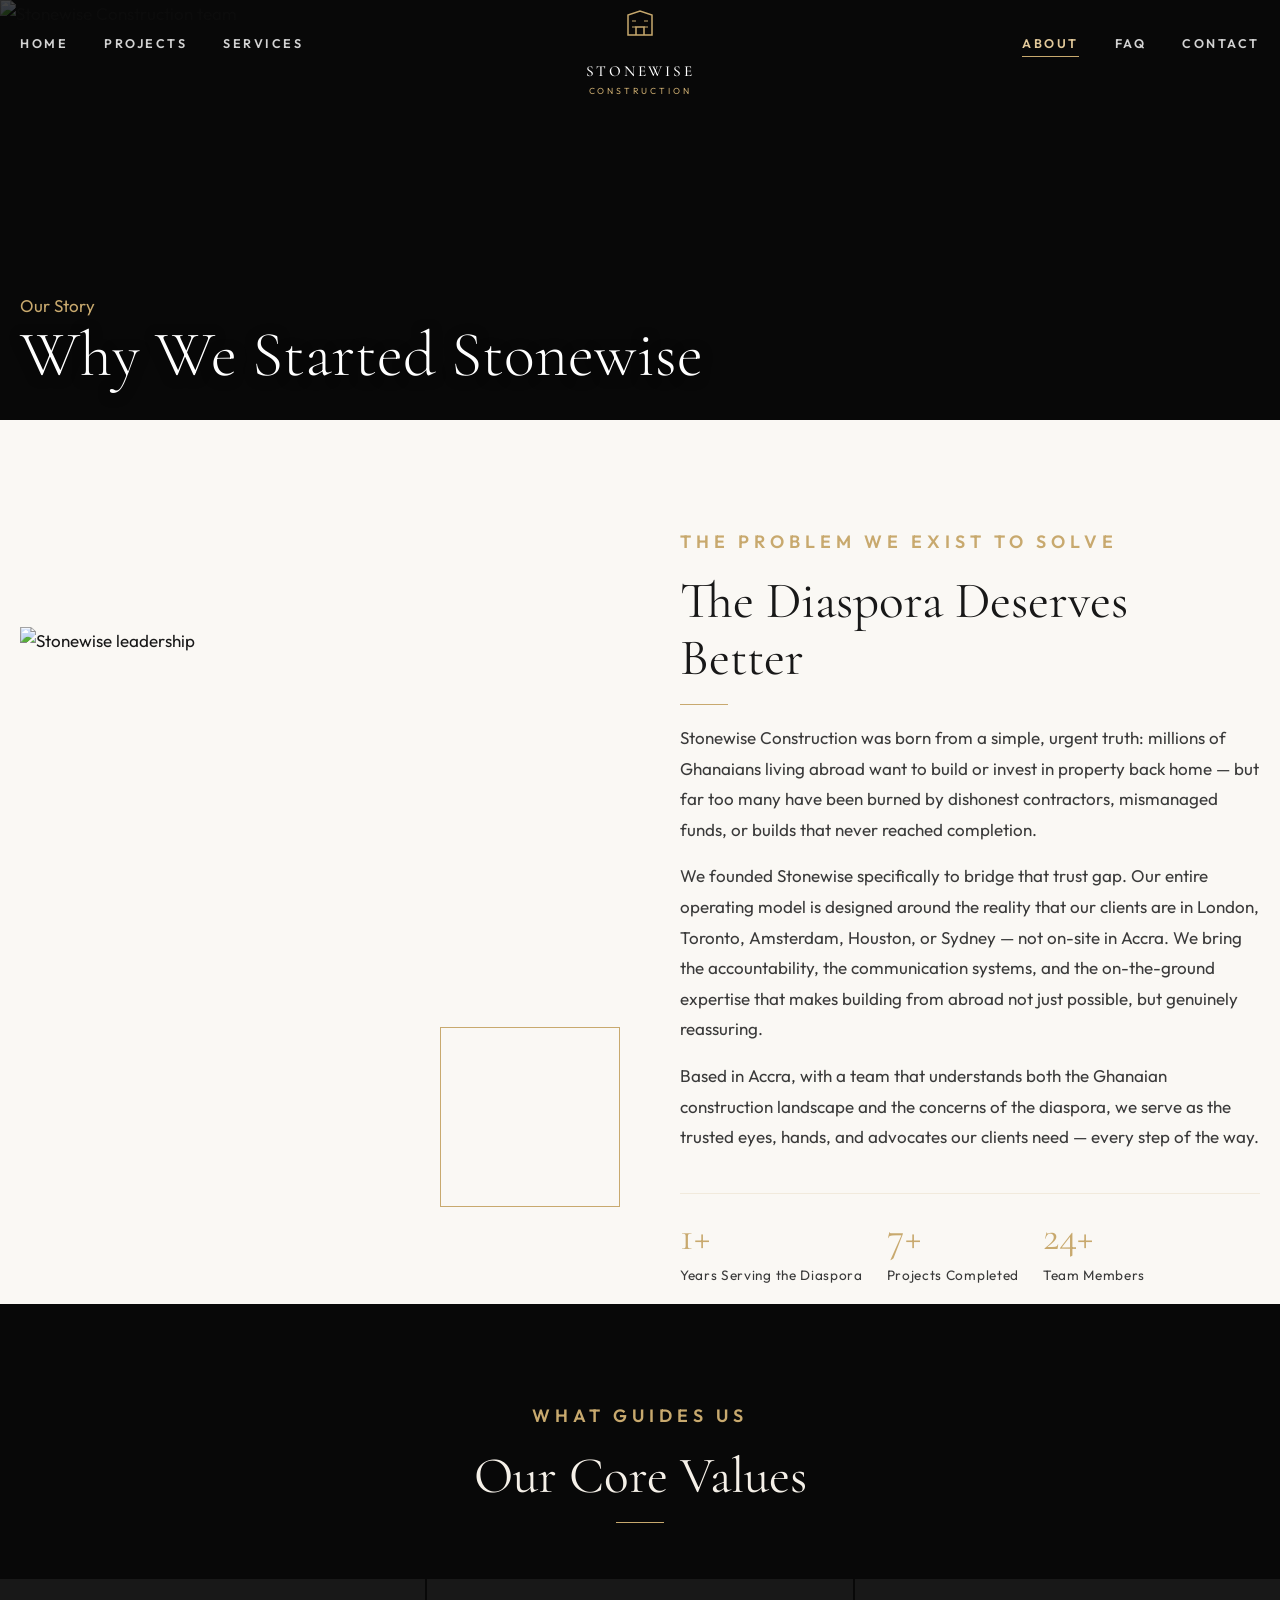
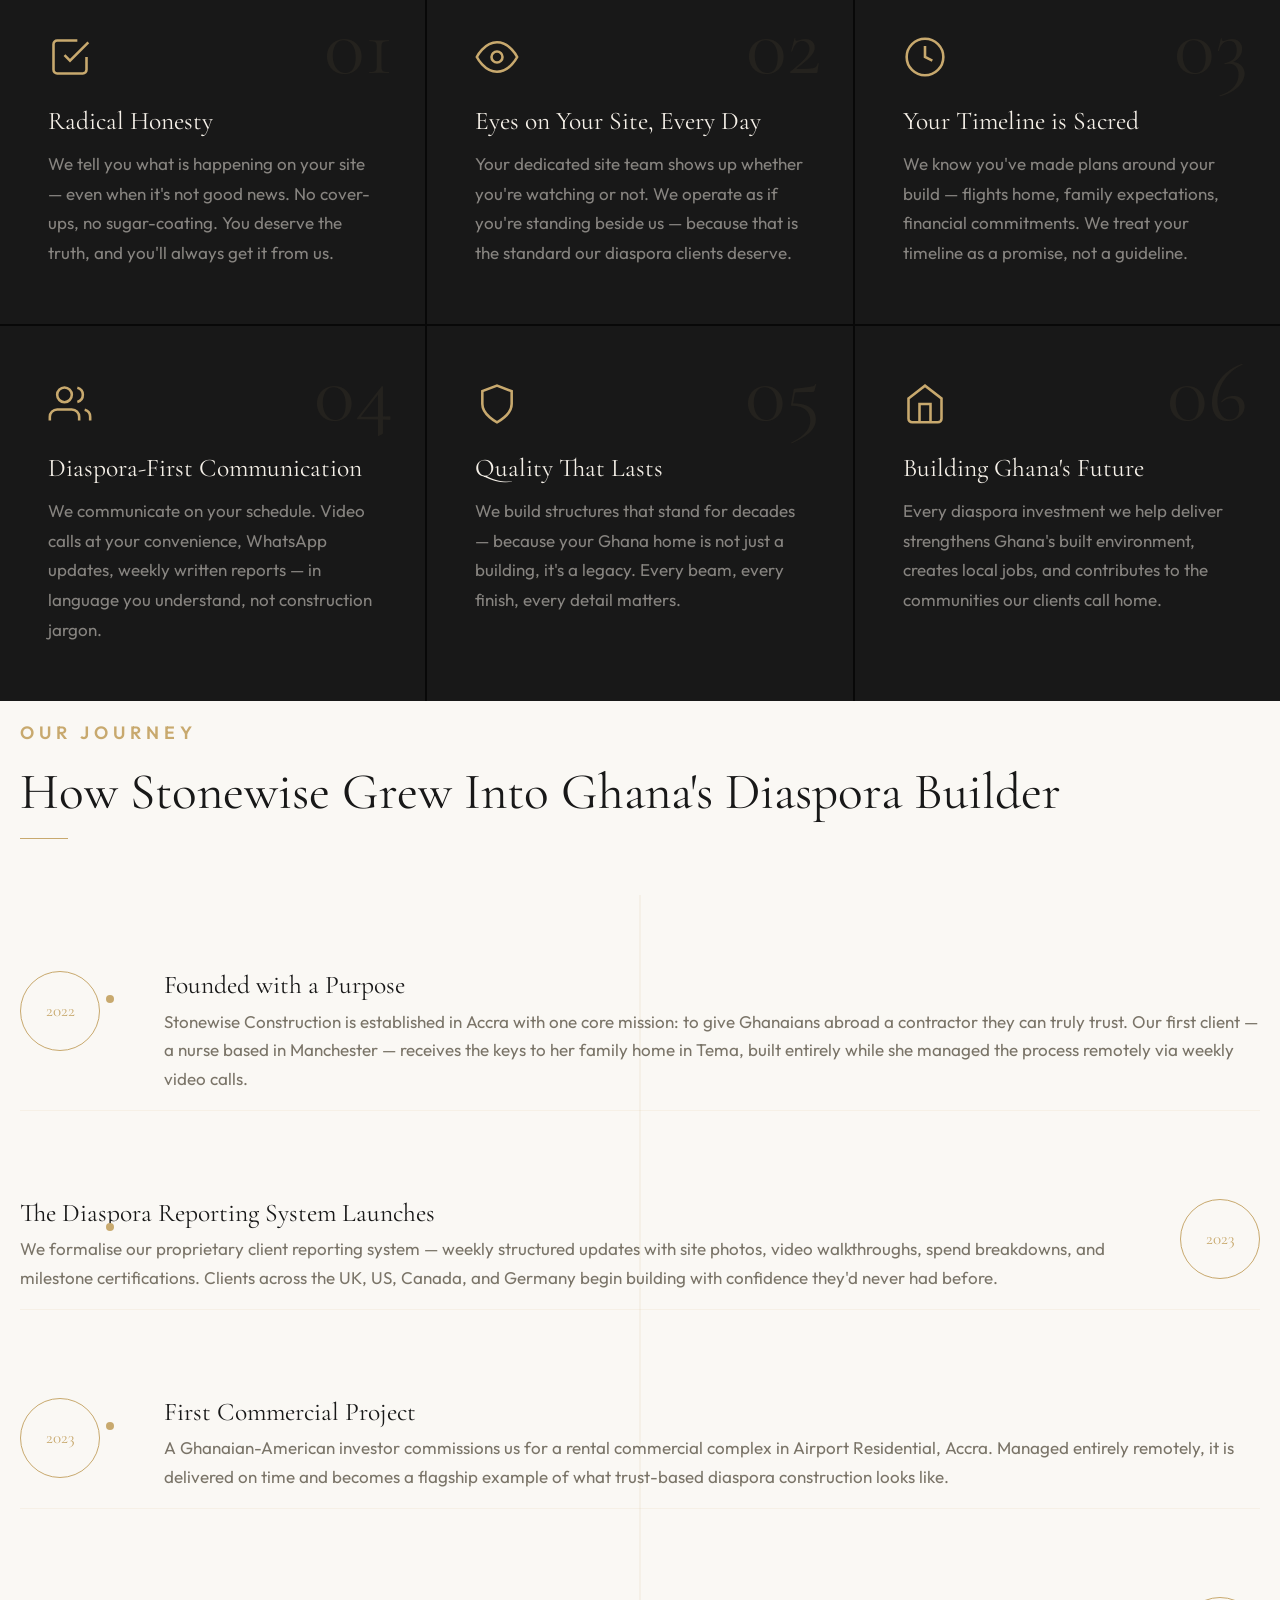
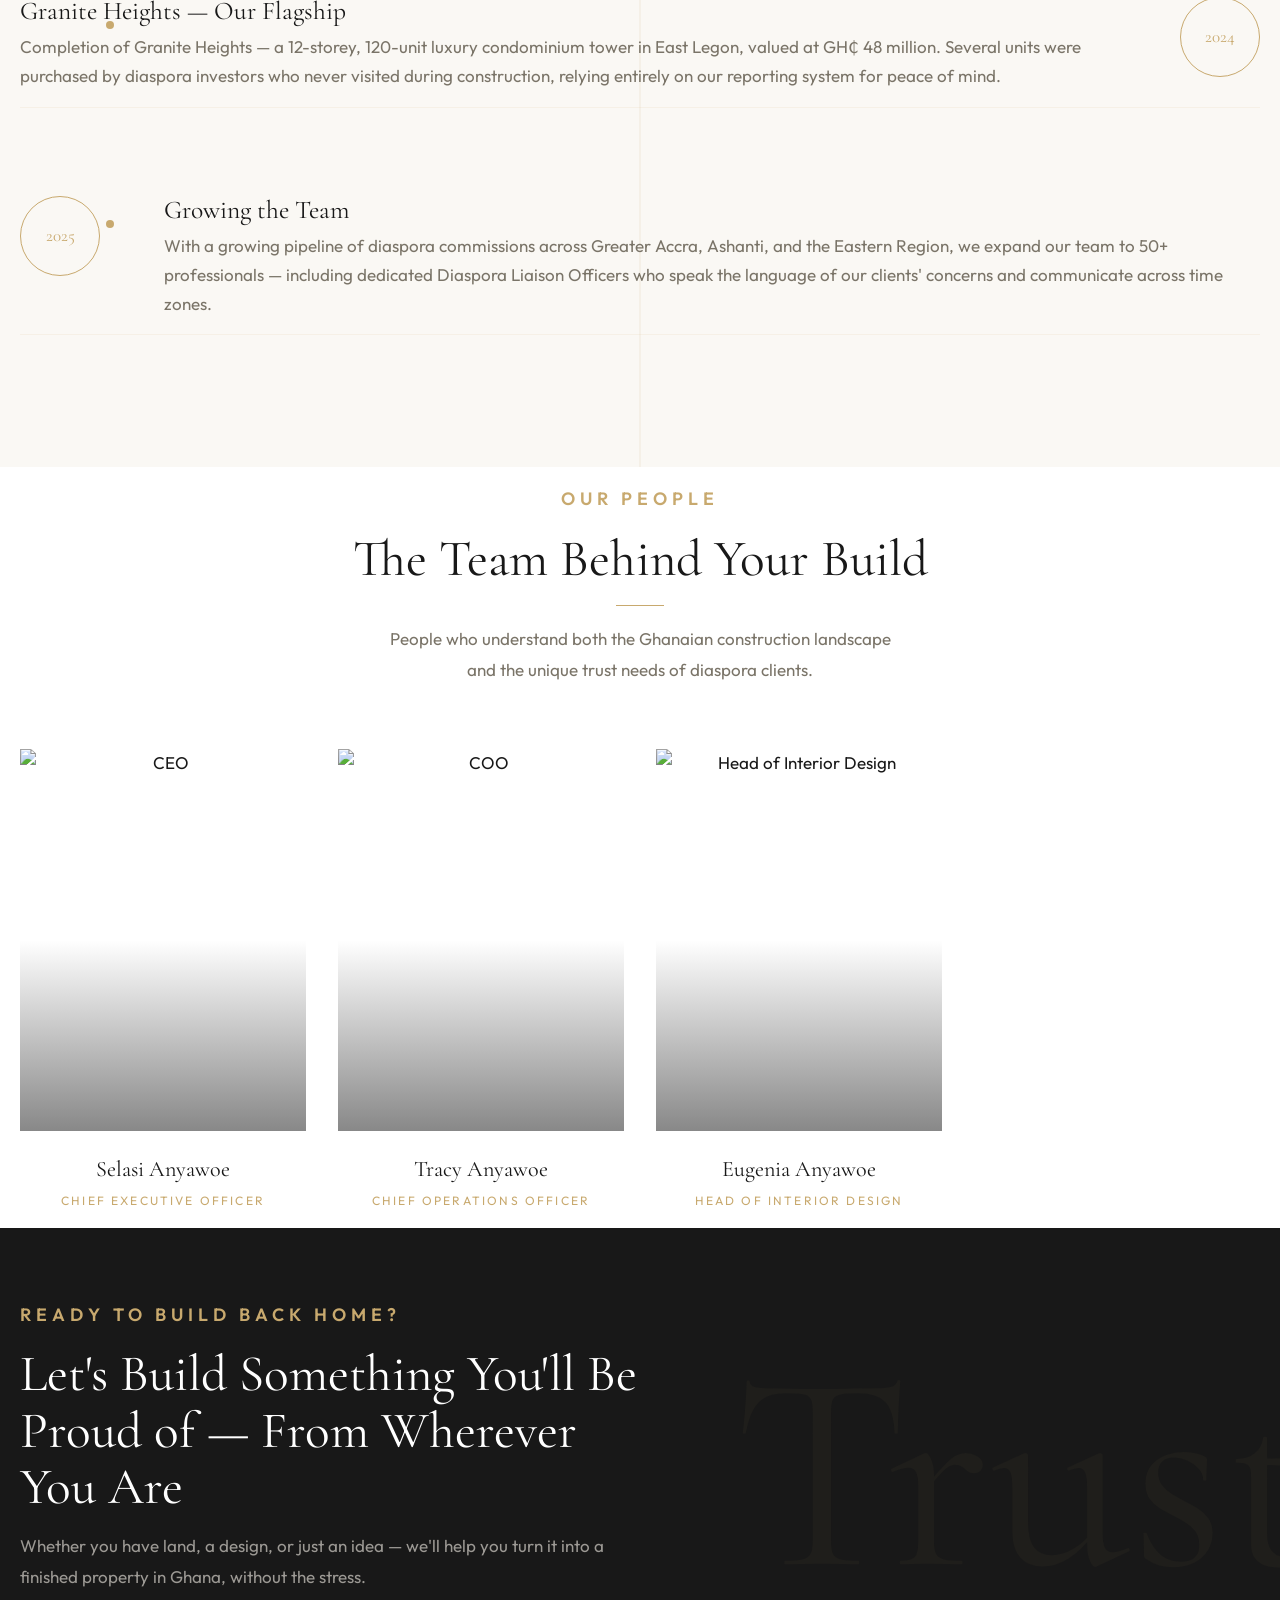
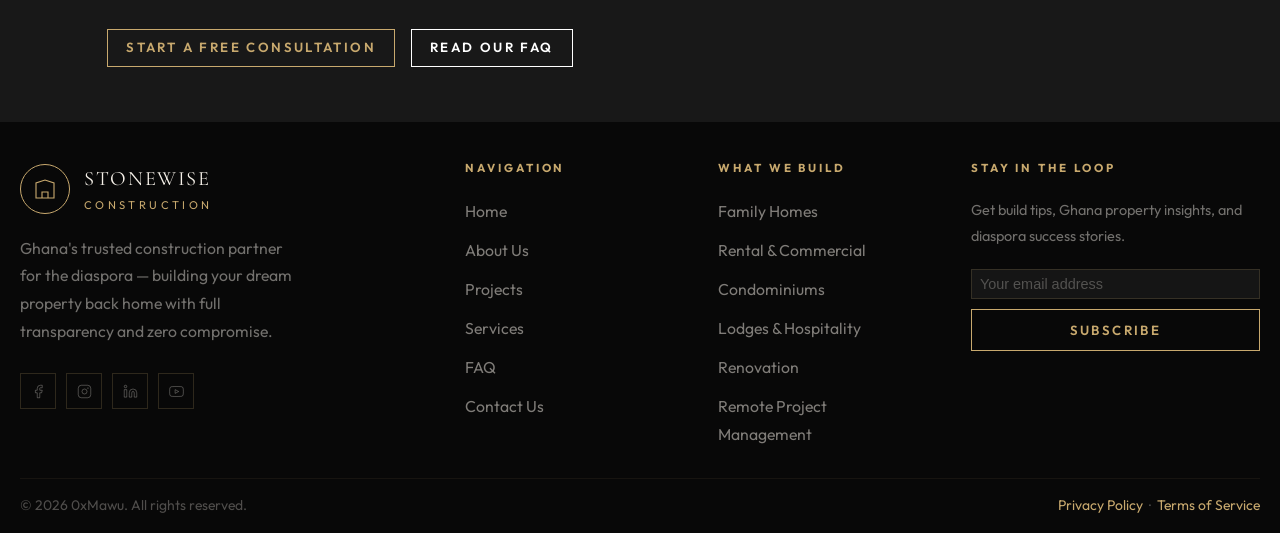
==== commit f89cbc6e: "font size increased" ====
--- a/about.html
+++ b/about.html
@@ -4,7 +4,7 @@
   <meta charset="UTF-8" />
   <meta name="viewport" content="width=device-width, initial-scale=1.0" />
   <title>About Us | Stonewise Construction</title>
-  <meta name="description" content="Stonewise Construction — our story, our people, our values, and the vision that drives every project we build." />
+  <meta name="description" content="Stonewise Construction — founded to solve the problem every Ghanaian abroad faces: finding someone truly trustworthy to build for them back home." />
   <link rel="preconnect" href="https://fonts.googleapis.com" />
   <link rel="preconnect" href="https://fonts.gstatic.com" crossorigin />
   <link href="https://fonts.googleapis.com/css2?family=Cormorant+Garamond:ital,wght@0,300;0,400;0,500;0,600;1,300;1,400;1,500&family=Outfit:wght@300;400;500;600;700&display=swap" rel="stylesheet" />
@@ -13,13 +13,12 @@
 </head>
 <body>
 
-<!-- Loading Screen -->
 <div id="loader">
   <div class="loader__logo">Stonewise</div>
   <div class="loader__bar"></div>
+  <div class="loader__logo2">Construction</div>
 </div>
 
-<!-- HEADER -->
 <header id="site-header">
   <div class="header__inner">
     <nav class="header__nav-left">
@@ -57,13 +56,12 @@
 </nav>
 <div class="mobile-nav__overlay"></div>
 
-<!-- PAGE HERO -->
 <div class="page-hero">
   <img src="https://images.unsplash.com/photo-1504307651254-35680f356dfd?w=1600&q=80" alt="Stonewise Construction team" class="page-hero__bg" loading="eager" />
   <div class="page-hero__overlay"></div>
   <div class="page-hero__content container">
     <span class="page-hero__eyebrow">Our Story</span>
-    <h1 class="page-hero__title">About Stonewise</h1>
+    <h1 class="page-hero__title">Why We Started Stonewise</h1>
   </div>
 </div>
 <div style="height:var(--header-height)"></div>
@@ -77,16 +75,16 @@
         <div class="intro__img-accent"></div>
       </div>
       <div class="reveal reveal-delay-2">
-        <span class="section-eyebrow">Who We Are</span>
-        <h2>Built on a Foundation of Integrity</h2>
+        <span class="section-eyebrow">The Problem We Exist to Solve</span>
+        <h2>The Diaspora Deserves Better</h2>
         <div class="section-header__divider"></div>
-        <p>Stonewise Construction was founded on a single belief: that every client deserves a building partner who is as invested in the outcome as they are. Since our founding, we have grown from a small team of dedicated craftsmen into one of the region's most trusted full-service construction firms.</p>
-        <p style="margin-top:16px;">We operate across residential, commercial, condominium, lodge, and infrastructure sectors — bringing the same rigour, transparency, and passion to a single-family home as we do to a 12-storey high-rise. Our team of over 180 professionals includes civil engineers, project managers, site supervisors, quantity surveyors, and specialist trades, all unified by our commitment to quality.</p>
-        <p style="margin-top:16px;">Based in Accra, Ghana, we have delivered projects across the Greater Accra, Ashanti, Western, and Eastern regions, with a growing pipeline of international commissions.</p>
+        <p>Stonewise Construction was born from a simple, urgent truth: millions of Ghanaians living abroad want to build or invest in property back home — but far too many have been burned by dishonest contractors, mismanaged funds, or builds that never reached completion.</p>
+        <p style="margin-top:16px;">We founded Stonewise specifically to bridge that trust gap. Our entire operating model is designed around the reality that our clients are in London, Toronto, Amsterdam, Houston, or Sydney — not on-site in Accra. We bring the accountability, the communication systems, and the on-the-ground expertise that makes building from abroad not just possible, but genuinely reassuring.</p>
+        <p style="margin-top:16px;">Based in Accra, with a team that understands both the Ghanaian construction landscape and the concerns of the diaspora, we serve as the trusted eyes, hands, and advocates our clients need — every step of the way.</p>
         <div class="intro__stat-row" style="margin-top:40px; margin-bottom: 1rem;">
           <div class="intro__stat">
             <h3><span data-counter="3" data-suffix="+">3+</span></h3>
-            <p>Years in Business</p>
+            <p>Years Serving the Diaspora</p>
           </div>
           <div class="intro__stat">
             <h3><span data-counter="15" data-suffix="+">15+</span></h3>
@@ -117,101 +115,94 @@
       <div class="value-card__icon">
         <svg viewBox="0 0 24 24"><path d="M9 11l3 3L22 4"/><path d="M21 12v7a2 2 0 01-2 2H5a2 2 0 01-2-2V5a2 2 0 012-2h11"/></svg>
       </div>
-      <h4>Uncompromising Quality</h4>
-      <p>Every beam, every finish, every detail is held to the highest standard. We never cut corners — we believe the buildings we create will outlast us, so we build accordingly.</p>
+      <h4>Radical Honesty</h4>
+      <p>We tell you what is happening on your site — even when it's not good news. No cover-ups, no sugar-coating. You deserve the truth, and you'll always get it from us.</p>
     </div>
     <div class="value-card">
       <div class="value-card__num">02</div>
       <div class="value-card__icon">
         <svg viewBox="0 0 24 24"><path d="M1 12s4-8 11-8 11 8 11 8-4 8-11 8-11-8-11-8z"/><circle cx="12" cy="12" r="3"/></svg>
       </div>
-      <h4>Radical Transparency</h4>
-      <p>From the first quotation to final handover, we communicate openly. No hidden costs, no surprises — just honest, clear collaboration at every stage of the project.</p>
+      <h4>Eyes on Your Site, Every Day</h4>
+      <p>Your dedicated site team shows up whether you're watching or not. We operate as if you're standing beside us — because that is the standard our diaspora clients deserve.</p>
     </div>
     <div class="value-card">
       <div class="value-card__num">03</div>
       <div class="value-card__icon">
         <svg viewBox="0 0 24 24"><circle cx="12" cy="12" r="10"/><polyline points="12 6 12 12 16 14"/></svg>
       </div>
-      <h4>Respect for Time</h4>
-      <p>Deadlines are commitments, not targets. Our disciplined programme management and proactive risk mitigation ensure we deliver on schedule — every time.</p>
+      <h4>Your Timeline is Sacred</h4>
+      <p>We know you've made plans around your build — flights home, family expectations, financial commitments. We treat your timeline as a promise, not a guideline.</p>
     </div>
     <div class="value-card">
       <div class="value-card__num">04</div>
       <div class="value-card__icon">
         <svg viewBox="0 0 24 24"><path d="M17 21v-2a4 4 0 00-4-4H5a4 4 0 00-4 4v2"/><circle cx="9" cy="7" r="4"/><path d="M23 21v-2a4 4 0 00-3-3.87"/><path d="M16 3.13a4 4 0 010 7.75"/></svg>
       </div>
-      <h4>People First</h4>
-      <p>We invest in our team, our clients, and our communities. Safe working conditions, fair wages, and genuine care for the people behind every project are non-negotiable.</p>
+      <h4>Diaspora-First Communication</h4>
+      <p>We communicate on your schedule. Video calls at your convenience, WhatsApp updates, weekly written reports — in language you understand, not construction jargon.</p>
     </div>
     <div class="value-card">
       <div class="value-card__num">05</div>
       <div class="value-card__icon">
         <svg viewBox="0 0 24 24"><path d="M12 22s8-4 8-10V5l-8-3-8 3v7c0 6 8 10 8 10z"/></svg>
       </div>
-      <h4>Safety Above All</h4>
-      <p>Our zero-harm safety culture permeates every site, every shift. Rigorous training, strict protocols, and continuous improvement keep our people and sites protected.</p>
+      <h4>Quality That Lasts</h4>
+      <p>We build structures that stand for decades — because your Ghana home is not just a building, it's a legacy. Every beam, every finish, every detail matters.</p>
     </div>
     <div class="value-card">
       <div class="value-card__num">06</div>
       <div class="value-card__icon">
         <svg viewBox="0 0 24 24"><path d="M3 9l9-7 9 7v11a2 2 0 01-2 2H5a2 2 0 01-2-2z"/><polyline points="9 22 9 12 15 12 15 22"/></svg>
       </div>
-      <h4>Community Legacy</h4>
-      <p>We build more than structures — we build communities. Sustainable practices, local sourcing, and community investment are central to how we operate and grow.</p>
-    </div>
-  </div>
-</section>
-
-<!-- OUR STORY TIMELINE -->
+      <h4>Building Ghana's Future</h4>
+      <p>Every diaspora investment we help deliver strengthens Ghana's built environment, creates local jobs, and contributes to the communities our clients call home.</p>
+    </div>
+  </div>
+</section>
+
+<!-- TIMELINE -->
 <section class="section" style="background:var(--offwhite);">
   <div class="container">
     <div class="section-header reveal">
       <span class="section-eyebrow">Our Journey</span>
-      <h2>A Decade and a Half of Building Excellence</h2>
+      <h2>How Stonewise Grew Into Ghana's Diaspora Builder</h2>
       <div class="section-header__divider"></div>
     </div>
     <div class="timeline">
       <div class="timeline-item reveal">
-        <div class="timeline-item__year">2009</div>
-        <div class="timeline-item__body">
-          <h4>Foundation</h4>
-          <p>Stonewise Construction is established by a small team of engineers and craftsmen in Accra with a commitment to delivering quality residential builds that clients could trust. The first project — a three-bedroom residence in Tema — is completed ahead of schedule.</p>
-        </div>
-      </div>
-      <div class="timeline-item reveal">
-        <div class="timeline-item__year">2012</div>
-        <div class="timeline-item__body">
-          <h4>Commercial Expansion</h4>
-          <p>Stonewise wins its first major commercial contract — a 6-storey office building in the Central Business District. The successful delivery of this project establishes the firm's reputation in the commercial sector and drives rapid team growth to 40 staff.</p>
-        </div>
-      </div>
-      <div class="timeline-item reveal">
-        <div class="timeline-item__year">2015</div>
-        <div class="timeline-item__body">
-          <h4>Condominium Division</h4>
-          <p>A dedicated condominium and high-rise division is formed. Stonewise begins work on its first multi-storey residential tower — an 8-floor, 64-unit development in East Legon that sells out before completion.</p>
-        </div>
-      </div>
-      <div class="timeline-item reveal">
-        <div class="timeline-item__year">2018</div>
-        <div class="timeline-item__body">
-          <h4>Hospitality &amp; Lodges</h4>
-          <p>Stonewise diversifies into lodge and hospitality construction, completing Bayside Lodge on the Volta Lake — its first destination hospitality project. The project wins regional recognition for architectural sensitivity and build quality.</p>
-        </div>
-      </div>
-      <div class="timeline-item reveal">
-        <div class="timeline-item__year">2021</div>
-        <div class="timeline-item__body">
-          <h4>Infrastructure &amp; Public Works</h4>
-          <p>Stonewise is awarded its first infrastructure contract: the Crossroads Highway interchange project in Kasoa. This milestone establishes the firm as a full-spectrum contractor capable of delivering complex civil engineering works alongside premium builds.</p>
+        <div class="timeline-item__year">2022</div>
+        <div class="timeline-item__body">
+          <h4>Founded with a Purpose</h4>
+          <p>Stonewise Construction is established in Accra with one core mission: to give Ghanaians abroad a contractor they can truly trust. Our first client — a nurse based in Manchester — receives the keys to her family home in Tema, built entirely while she managed the process remotely via weekly video calls.</p>
+        </div>
+      </div>
+      <div class="timeline-item reveal">
+        <div class="timeline-item__year">2023</div>
+        <div class="timeline-item__body">
+          <h4>The Diaspora Reporting System Launches</h4>
+          <p>We formalise our proprietary client reporting system — weekly structured updates with site photos, video walkthroughs, spend breakdowns, and milestone certifications. Clients across the UK, US, Canada, and Germany begin building with confidence they'd never had before.</p>
+        </div>
+      </div>
+      <div class="timeline-item reveal">
+        <div class="timeline-item__year">2023</div>
+        <div class="timeline-item__body">
+          <h4>First Commercial Project</h4>
+          <p>A Ghanaian-American investor commissions us for a rental commercial complex in Airport Residential, Accra. Managed entirely remotely, it is delivered on time and becomes a flagship example of what trust-based diaspora construction looks like.</p>
         </div>
       </div>
       <div class="timeline-item reveal">
         <div class="timeline-item__year">2024</div>
         <div class="timeline-item__body">
-          <h4>Granite Heights &amp; Beyond</h4>
-          <p>Completion of Granite Heights — the firm's most ambitious project to date: a 12-storey, 120-unit luxury condominium tower in East Legon valued at GH₵ 48 million. Stonewise celebrates 15 years in business with over 200 completed projects and a team of 180+ professionals.</p>
+          <h4>Granite Heights — Our Flagship</h4>
+          <p>Completion of Granite Heights — a 12-storey, 120-unit luxury condominium tower in East Legon, valued at GH₵ 48 million. Several units were purchased by diaspora investors who never visited during construction, relying entirely on our reporting system for peace of mind.</p>
+        </div>
+      </div>
+      <div class="timeline-item reveal">
+        <div class="timeline-item__year">2025</div>
+        <div class="timeline-item__body">
+          <h4>Growing the Team</h4>
+          <p>With a growing pipeline of diaspora commissions across Greater Accra, Ashanti, and the Eastern Region, we expand our team to 50+ professionals — including dedicated Diaspora Liaison Officers who speak the language of our clients' concerns and communicate across time zones.</p>
         </div>
       </div>
     </div>
@@ -223,87 +214,48 @@
   <div class="container">
     <div class="section-header section-header--center reveal">
       <span class="section-eyebrow">Our People</span>
-      <h2>Leadership Team</h2>
+      <h2>The Team Behind Your Build</h2>
       <div class="section-header__divider" style="margin:18px auto;"></div>
-      <p style="max-width:520px;margin:0 auto;color:var(--stone);">Experienced leaders who bring decades of construction expertise, integrity, and vision to every project.</p>
+      <p style="max-width:520px;margin:0 auto;color:var(--stone);">People who understand both the Ghanaian construction landscape and the unique trust needs of diaspora clients.</p>
     </div>
     <div class="team-grid" style="margin-top:64px;">
       <div class="team-card reveal">
         <div class="team-card__img-wrap">
-          <img src="https://images.unsplash.com/photo-1560250097-0b93528c311a?w=600&q=80" alt="Kofi Mensah — CEO" loading="lazy" />
-        </div>
-        <div class="team-card__name">Kofi Mensah</div>
+          <img src="https://images.unsplash.com/photo-1560250097-0b93528c311a?w=600&q=80" alt="CEO" loading="lazy" />
+        </div>
+        <div class="team-card__name">Selasi Anyawoe</div>
         <div class="team-card__role">Chief Executive Officer</div>
       </div>
       <div class="team-card reveal reveal-delay-1">
         <div class="team-card__img-wrap">
-          <img src="https://images.unsplash.com/photo-1573496359142-b8d87734a5a2?w=600&q=80" alt="Abena Owusu — COO" loading="lazy" />
-        </div>
-        <div class="team-card__name">Abena Owusu</div>
+          <img src="https://images.unsplash.com/photo-1573496359142-b8d87734a5a2?w=600&q=80" alt="COO" loading="lazy" />
+        </div>
+        <div class="team-card__name">Tracy Anyawoe</div>
         <div class="team-card__role">Chief Operations Officer</div>
       </div>
       <div class="team-card reveal reveal-delay-2">
         <div class="team-card__img-wrap">
-          <img src="https://images.unsplash.com/photo-1507003211169-0a1dd7228f2d?w=600&q=80" alt="Emmanuel Darko — Director of Engineering" loading="lazy" />
-        </div>
-        <div class="team-card__name">Emmanuel Darko</div>
-        <div class="team-card__role">Director of Engineering</div>
-      </div>
-      <div class="team-card reveal reveal-delay-3">
-        <div class="team-card__img-wrap">
-          <img src="https://images.unsplash.com/photo-1580489944761-15a19d654956?w=600&q=80" alt="Yaa Asante — Head of Projects" loading="lazy" />
-        </div>
-        <div class="team-card__name">Yaa Asante</div>
-        <div class="team-card__role">Head of Projects</div>
-      </div>
-    </div>
-  </div>
-</section>
-
-<!-- CERTIFICATIONS -->
-<!-- <section class="section" style="background:var(--offwhite);">
-  <div class="container">
-    <div class="section-header section-header--center reveal">
-      <span class="section-eyebrow">Accreditations</span>
-      <h2>Certified &amp; Compliant</h2>
-      <div class="section-header__divider" style="margin:18px auto;"></div>
-    </div>
-    <div class="certs-grid reveal">
-      <div class="cert-card">
-        <svg viewBox="0 0 24 24"><path d="M12 22s8-4 8-10V5l-8-3-8 3v7c0 6 8 10 8 10z"/></svg>
-        <h5>ISO 9001:2015</h5>
-        <p>Quality Management Systems — certified for design, construction, and project management.</p>
-      </div>
-      <div class="cert-card">
-        <svg viewBox="0 0 24 24"><path d="M12 22s8-4 8-10V5l-8-3-8 3v7c0 6 8 10 8 10z"/><path d="M9 12l2 2 4-4"/></svg>
-        <h5>ISO 45001:2018</h5>
-        <p>Occupational Health &amp; Safety Management — maintaining the highest site safety standards.</p>
-      </div>
-      <div class="cert-card">
-        <svg viewBox="0 0 24 24"><rect x="3" y="3" width="18" height="18" rx="2"/><path d="M9 9h6M9 12h6M9 15h4"/></svg>
-        <h5>Ghana Revenue Authority</h5>
-        <p>Fully registered and tax-compliant contractor operating under GRA regulations.</p>
-      </div>
-      <div class="cert-card">
-        <svg viewBox="0 0 24 24"><circle cx="12" cy="8" r="6"/><path d="M15.477 12.89L17 22l-5-3-5 3 1.523-9.11"/></svg>
-        <h5>Ghana Institute of Engineers</h5>
-        <p>Corporate member in good standing with all principal licensed engineers fully registered.</p>
-      </div>
-    </div>
-  </div>
-</section> -->
+          <img src="https://images.unsplash.com/photo-1507003211169-0a1dd7228f2d?w=600&q=80" alt="Head of Interior Design" loading="lazy" />
+        </div>
+        <div class="team-card__name">Eugenia Anyawoe</div>
+        <div class="team-card__role">Head of Interior Design</div>
+      </div>
+      <div class="team-card reveal reveal-delay-3"></div>
+    </div>
+  </div>
+</section>
 
 <!-- CTA BANNER -->
 <section class="cta-banner">
-  <div class="cta-banner__bg-text">Team</div>
+  <div class="cta-banner__bg-text">Trust</div>
   <div class="container">
     <div class="cta-banner__content reveal">
-      <span class="section-eyebrow">Work With Us</span>
-      <h2>Let's Build Something Remarkable Together</h2>
-      <p>Whether you're a client with a vision or a professional looking to join our team, we'd love to hear from you.</p>
+      <span class="section-eyebrow">Ready to Build Back Home?</span>
+      <h2>Let's Build Something You'll Be Proud of — From Wherever You Are</h2>
+      <p>Whether you have land, a design, or just an idea — we'll help you turn it into a finished property in Ghana, without the stress.</p>
       <div style="display:flex;gap:16px;flex-wrap:wrap;justify-content:center;">
-        <a href="contact.html" class="btn btn--gold"><span>Start a Project</span></a>
-        <a href="contact.html#careers" class="btn btn--white"><span>Join Our Team</span></a>
+        <a href="contact.html" class="btn btn--gold"><span>Start a Free Consultation</span></a>
+        <a href="faq.html" class="btn btn--white"><span>Read Our FAQ</span></a>
       </div>
     </div>
   </div>
@@ -320,7 +272,7 @@
           </div>
           <div><div class="footer__brand-name">STONEWISE</div><div class="footer__brand-tagline">Construction</div></div>
         </div>
-        <p>Premium construction services delivered with precision, integrity, and craftsmanship that stands the test of time.</p>
+        <p>Ghana's trusted construction partner for the diaspora — building your dream property back home with full transparency and zero compromise.</p>
         <div class="footer__social">
           <a href="#" aria-label="Facebook"><svg viewBox="0 0 24 24"><path d="M18 2h-3a5 5 0 00-5 5v3H7v4h3v8h4v-8h3l1-4h-4V7a1 1 0 011-1h3z"/></svg></a>
           <a href="#" aria-label="Instagram"><svg viewBox="0 0 24 24"><rect x="2" y="2" width="20" height="20" rx="5"/><circle cx="12" cy="12" r="4"/><circle cx="17.5" cy="6.5" r="1" fill="currentColor" stroke="none"/></svg></a>
@@ -328,38 +280,9 @@
           <a href="#" aria-label="YouTube"><svg viewBox="0 0 24 24"><path d="M22.54 6.42a2.78 2.78 0 00-1.95-1.96C18.88 4 12 4 12 4s-6.88 0-8.59.46a2.78 2.78 0 00-1.95 1.96A29 29 0 001 12a29 29 0 00.46 5.58 2.78 2.78 0 001.95 1.95C5.12 20 12 20 12 20s6.88 0 8.59-.47a2.78 2.78 0 001.95-1.95A29 29 0 0023 12a29 29 0 00-.46-5.58z"/><polygon points="9.75 15.02 15.5 12 9.75 8.98 9.75 15.02" fill="var(--black)"/></svg></a>
         </div>
       </div>
-      <div class="footer__col">
-        <h6>Navigation</h6>
-        <ul>
-          <li><a href="index.html">Home</a></li>
-          <li><a href="about.html">About Us</a></li>
-          <li><a href="projects.html">Projects</a></li>
-          <li><a href="services.html">Services</a></li>
-          <li><a href="faq.html">FAQ</a></li>
-          <li><a href="contact.html">Contact Us</a></li>
-        </ul>
-      </div>
-      <div class="footer__col">
-        <h6>Our Services</h6>
-        <ul>
-          <li><a href="services.html#residential">Residential Builds</a></li>
-          <li><a href="services.html#commercial">Commercial Projects</a></li>
-          <li><a href="services.html#condominiums">Condominiums</a></li>
-          <li><a href="services.html#lodges">Lodges &amp; Hospitality</a></li>
-          <li><a href="services.html#renovation">Renovation</a></li>
-          <li><a href="services.html#management">Project Management</a></li>
-        </ul>
-      </div>
-      <div class="footer__col">
-        <h6>Stay Updated</h6>
-        <p style="font-size:0.85rem;color:rgba(245,240,232,0.45);margin-bottom:20px;">Subscribe for project updates, industry insights, and company news.</p>
-        <form id="newsletter-form" novalidate>
-          <div class="footer__newsletter">
-            <input type="email" placeholder="Your email address" required aria-label="Email address" />
-            <button type="submit" class="btn btn--gold" style="width:100%;justify-content:center;padding:12px 0;"><span>Subscribe</span></button>
-          </div>
-        </form>
-      </div>
+      <div class="footer__col"><h6>Navigation</h6><ul><li><a href="index.html">Home</a></li><li><a href="about.html">About Us</a></li><li><a href="projects.html">Projects</a></li><li><a href="services.html">Services</a></li><li><a href="faq.html">FAQ</a></li><li><a href="contact.html">Contact Us</a></li></ul></div>
+      <div class="footer__col"><h6>What We Build</h6><ul><li><a href="services.html#residential">Family Homes</a></li><li><a href="services.html#commercial">Rental &amp; Commercial</a></li><li><a href="services.html#condominiums">Condominiums</a></li><li><a href="services.html#lodges">Lodges &amp; Hospitality</a></li><li><a href="services.html#renovation">Renovation</a></li><li><a href="services.html#management">Remote Project Management</a></li></ul></div>
+      <div class="footer__col"><h6>Stay in the Loop</h6><p style="font-size:0.85rem;color:rgba(245,240,232,0.45);margin-bottom:20px;">Get build tips, Ghana property insights, and diaspora success stories.</p><form id="newsletter-form" novalidate><div class="footer__newsletter"><input type="email" placeholder="Your email address" required aria-label="Email address" /><button type="submit" class="btn btn--gold" style="width:100%;justify-content:center;padding:12px 0;"><span>Subscribe</span></button></div></form></div>
     </div>
     <div class="footer__bottom">
       <p>&copy; 2026 0xMawu. All rights reserved.</p>
@@ -371,14 +294,12 @@
 <button id="back-to-top" aria-label="Back to top">
   <svg viewBox="0 0 24 24"><polyline points="18 15 12 9 6 15"/></svg>
 </button>
-
 <div id="lightbox" class="lightbox" role="dialog" aria-label="Image viewer">
   <button id="lightbox-close" class="lightbox__close" aria-label="Close">&times;</button>
   <button id="lightbox-prev" class="lightbox__nav lightbox__prev" aria-label="Previous"><svg viewBox="0 0 24 24"><polyline points="15 18 9 12 15 6"/></svg></button>
   <img id="lightbox-img" class="lightbox__img" src="" alt="Gallery image" />
   <button id="lightbox-next" class="lightbox__nav lightbox__next" aria-label="Next"><svg viewBox="0 0 24 24"><polyline points="9 18 15 12 9 6"/></svg></button>
 </div>
-
 <script src="js/main.js"></script>
 </body>
 </html>
--- a/css/style.css
+++ b/css/style.css
@@ -33,7 +33,7 @@
    
    /* ── Reset ─────────────────────────────────────────────────── */
    *, *::before, *::after { box-sizing: border-box; margin: 0; padding: 0; }
-   html { font-size: 16px; scroll-behavior: smooth; }
+   html { font-size: 17px; scroll-behavior: smooth; }
    body {
      font-family: var(--font-body);
      color: var(--charcoal);
@@ -61,7 +61,7 @@
    .section-eyebrow {
      display: inline-block;
      font-family: var(--font-body);
-     font-size: 1rem;
+     font-size: 1.05rem;
      font-weight: 600;
      letter-spacing: 0.28em;
      text-transform: uppercase;
@@ -89,7 +89,7 @@
      align-items: center;
      gap: 10px;
      font-family: var(--font-body);
-     font-size: 0.72rem;
+     font-size: 0.78rem;
      font-weight: 600;
      letter-spacing: 0.18em;
      text-transform: uppercase;
@@ -160,7 +160,7 @@
    
    .header__nav-left a,
    .header__nav-right a {
-     font-size: 0.68rem; font-weight: 600;
+     font-size: 0.74rem; font-weight: 600;
      letter-spacing: 0.2em; text-transform: uppercase;
      color: rgba(255,255,255,0.82);
      position: relative; padding-bottom: 3px;
@@ -191,9 +191,9 @@
    .header__logo-img { width: 64px; height: 64px; object-fit: contain; }
    .header__logo-placeholder {
      width: 62px; height: 62px;
-     border: 1.5px solid var(--gold); border-radius: 50%;
+     /* border: 1.5px solid var(--gold); border-radius: 50%; */
      display: flex; align-items: center; justify-content: center;
-     background: rgba(200,169,110,0.08);
+     /* background: rgba(200,169,110,0.08); */
    }
    .header__logo-placeholder svg { width: 32px; height: 32px; fill: none; }
    .header__logo-text {
@@ -248,13 +248,17 @@
      position: fixed; inset: 0; background: var(--black); z-index: 99999;
      display: flex; flex-direction: column;
      align-items: center; justify-content: center; gap: 24px;
-     transition: opacity 0.6s ease, visibility 0.6s ease;
+     transition: opacity 0.5s ease, visibility 0.5s ease;
    }
    #loader.done { opacity: 0; visibility: hidden; }
    .loader__logo {
      font-family: var(--font-display); font-size: 2rem;
-     letter-spacing: 0.22em; color: var(--gold); text-transform: uppercase;
-   }
+     letter-spacing: 0.22em; color: var(--cream); text-transform: uppercase;
+   }
+   .loader__logo2 {
+    font-family: var(--font-display); font-size: 2rem;
+    letter-spacing: 0.22em; color: var(--gold); text-transform: uppercase;
+  }
    .loader__bar {
      width: 160px; height: 1px;
      background: rgba(200,169,110,0.2); position: relative; overflow: hidden;
@@ -262,7 +266,7 @@
    .loader__bar::after {
      content: ''; position: absolute; left: -100%; top: 0;
      height: 100%; width: 100%; background: var(--gold);
-     animation: loaderSlide 1.4s ease-in-out forwards;
+     animation: loaderSlide 1.2s ease-in-out forwards;
    }
    @keyframes loaderSlide { from { left: -100%; } to { left: 100%; } }
    
@@ -294,7 +298,7 @@
      max-width: 1280px; margin: 0 auto; width: 100%;
    }
    .hero__eyebrow {
-     font-family: var(--font-body); font-size: 0.68rem;
+     font-family: var(--font-body); font-size: 0.74rem;
      font-weight: 600; letter-spacing: 0.3em; text-transform: uppercase;
      color: var(--gold); margin-bottom: 20px;
      display: flex; align-items: center; gap: 14px;
@@ -320,7 +324,7 @@
      align-items: center; gap: 10px;
    }
    .hero__scroll span {
-     font-size: 0.6rem; letter-spacing: 0.25em;
+     font-size: 0.66rem; letter-spacing: 0.25em;
      text-transform: uppercase; color: rgba(255,255,255,0.4);
    }
    .hero__scroll-line {
@@ -437,7 +441,7 @@
    }
    .project-card__cat,
    .project-card__category {
-     font-size: 0.6rem; font-weight: 600; letter-spacing: 0.25em;
+     font-size: 0.66rem; font-weight: 600; letter-spacing: 0.25em;
      text-transform: uppercase; color: var(--gold); margin-bottom: 8px;
      text-shadow: 0 1px 4px rgba(0,0,0,0.6);
    }
@@ -449,7 +453,7 @@
    }
    .project-card__link {
      display: inline-flex; align-items: center; gap: 8px;
-     font-size: 0.68rem; font-weight: 600; letter-spacing: 0.15em;
+     font-size: 0.74rem; font-weight: 600; letter-spacing: 0.15em;
      text-transform: uppercase; color: var(--gold);
      opacity: 0; transform: translateY(10px); transition: all var(--tr);
    }
@@ -555,7 +559,7 @@
    }
    .page-hero__breadcrumb {
      display: flex; align-items: center; gap: 8px;
-     font-size: 0.68rem; font-weight: 600; letter-spacing: 0.15em;
+     font-size: 0.74rem; font-weight: 600; letter-spacing: 0.15em;
      text-transform: uppercase; color: rgba(255,255,255,0.45);
      margin-bottom: 16px;
    }
@@ -619,7 +623,7 @@
      color: rgba(200,169,110,0.2); line-height: 1; margin-bottom: 20px;
    }
    .value-card h4 { color: var(--cream); margin-bottom: 12px; }
-   .value-card p  { color: rgba(245,240,232,0.55); font-size: 0.88rem; }
+   .value-card p  { color: rgba(245,240,232,0.55); font-size: 0.93rem; }
    
    .about-team { background: var(--offwhite); }
    .team__grid { display: grid; grid-template-columns: repeat(4,1fr); gap: 24px; margin-top: 56px; }
@@ -633,7 +637,7 @@
    .filter-bar { display: flex; gap: 4px; flex-wrap: wrap; margin-bottom: 48px; }
    .filter-btn {
      padding: 5px 12px; font-family: var(--font-body);
-     font-size: 0.68rem; font-weight: 600; letter-spacing: 0.15em;
+     font-size: 0.74rem; font-weight: 600; letter-spacing: 0.15em;
      text-transform: uppercase; border: 1px solid rgba(200,169,110,0.2);
      color: var(--stone); background: transparent; cursor: pointer; transition: all var(--tr);
    }
@@ -663,7 +667,7 @@
    }
    .project-hero__breadcrumb {
      display: flex; align-items: center; gap: 8px; margin-bottom: 14px;
-     font-size: 0.68rem; font-weight: 600; letter-spacing: 0.15em;
+     font-size: 0.74rem; font-weight: 600; letter-spacing: 0.15em;
      text-transform: uppercase; color: rgba(255,255,255,0.45);
    }
    .project-hero__breadcrumb a { color: var(--gold); }
@@ -673,7 +677,7 @@
      display: flex; gap: 36px; flex-wrap: wrap; padding-bottom: 26px;
    }
    .project-hero__meta-label {
-     display: block; font-size: 0.6rem; font-weight: 600;
+     display: block; font-size: 0.66rem; font-weight: 600;
      letter-spacing: 0.2em; text-transform: uppercase; color: var(--gold); margin-bottom: 4px;
    }
    .project-hero__meta-value { font-size: 0.9rem; color: rgba(245,240,232,0.82); }
@@ -694,7 +698,7 @@
      display: flex; justify-content: space-between; align-items: baseline; gap: 16px;
    }
    .project-stat__label {
-     font-size: 0.68rem; font-weight: 600; letter-spacing: 0.15em;
+     font-size: 0.74rem; font-weight: 600; letter-spacing: 0.15em;
      text-transform: uppercase; color: var(--stone);
    }
    .project-stat__value { font-size: 0.95rem; color: var(--charcoal); text-align: right; }
@@ -786,7 +790,7 @@
    .service-features { display: flex; flex-direction: column; gap: 10px; margin-top: 28px; }
    .service-feature {
      display: flex; align-items: center; gap: 12px;
-     font-size: 0.88rem; color: var(--mid);
+     font-size: 0.93rem; color: var(--mid);
    }
    .service-feature::before {
      content: ''; width: 24px; height: 1px; background: var(--gold); flex-shrink: 0;
@@ -830,7 +834,7 @@
    .form-row { display: grid; grid-template-columns: 1fr 1fr; gap: 16px; }
    .form-group { display: flex; flex-direction: column; gap: 8px; }
    .form-group label {
-     font-size: 0.68rem; font-weight: 600; letter-spacing: 0.15em;
+     font-size: 0.74rem; font-weight: 600; letter-spacing: 0.15em;
      text-transform: uppercase; color: var(--stone);
    }
    .form-group input,
@@ -881,7 +885,7 @@
    .faq-item.open .faq-question { color: var(--gold); }
    .faq-answer { max-height: 0; overflow: hidden; transition: max-height 0.4s cubic-bezier(0.4,0,0.2,1); }
    .faq-answer__inner { padding-bottom: 14px; }
-   .faq-answer__inner p { font-size: 0.95rem; max-width: 760px; }
+   .faq-answer__inner p { font-size: 1rem; max-width: 760px; }
    
    /* ── FOOTER ─────────────────────────────────────────────────── */
    #site-footer { background: var(--black); padding: 40px 0 0; }
@@ -897,8 +901,8 @@
    }
    .footer__logo-circle svg { width: 24px; height: 24px; fill: none; }
    .footer__brand-name { font-family: var(--font-display); font-size: 1.2rem; letter-spacing: 0.08em; color: var(--cream); }
-   .footer__brand-tagline { font-size: 0.6rem; letter-spacing: 0.3em; text-transform: uppercase; color: var(--gold); }
-   .footer__brand > p { font-size: 0.88rem; color: rgba(245,240,232,0.45); line-height: 1.75; margin-bottom: 28px; max-width: 280px; }
+   .footer__brand-tagline { font-size: 0.66rem; letter-spacing: 0.3em; text-transform: uppercase; color: var(--gold); }
+   .footer__brand > p { font-size: 0.93rem; color: rgba(245,240,232,0.45); line-height: 1.75; margin-bottom: 28px; max-width: 280px; }
    .footer__social { display: flex; gap: 10px; }
    .footer__social a {
      width: 36px; height: 36px; border: 1px solid rgba(200,169,110,0.2);
@@ -908,12 +912,12 @@
    .footer__social a:hover { border-color: var(--gold); color: var(--gold); background: var(--gold-bg); }
    .footer__social a svg { width: 15px; height: 15px; stroke: currentColor; fill: none; }
    .footer__col h6 {
-     font-family: var(--font-body); font-size: 0.62rem; font-weight: 700;
+     font-family: var(--font-body); font-size: 0.68rem; font-weight: 700;
      letter-spacing: 0.25em; text-transform: uppercase;
      color: var(--gold); margin-bottom: 22px;
    }
    .footer__col ul { display: flex; flex-direction: column; gap: 11px; }
-   .footer__col ul li a { font-size: 0.88rem; color: rgba(245,240,232,0.5); transition: all var(--tr); }
+   .footer__col ul li a { font-size: 0.93rem; color: rgba(245,240,232,0.5); transition: all var(--tr); }
    .footer__col ul li a:hover { color: var(--cream); padding-left: 3px; }
    .footer__newsletter input {
      background: rgba(255,255,255,0.05); border: 1px solid rgba(200,169,110,0.18);
@@ -926,7 +930,7 @@
      padding: 14px 0; display: flex; align-items: center;
      justify-content: space-between; gap: 20px; flex-wrap: wrap;
    }
-   .footer__bottom p { font-size: 0.76rem; color: rgba(245,240,232,0.3); }
+   .footer__bottom p { font-size: 0.82rem; color: rgba(245,240,232,0.3); }
    .footer__bottom a { color: var(--gold); }
    
    /* ── SCROLL REVEAL ──────────────────────────────────────────── */
@@ -1028,7 +1032,7 @@
      .process-grid { grid-template-columns: 1fr 1fr; }
      .project-hero__meta { gap: 20px; }
      .intro__stat-row { grid-template-columns: repeat(3,1fr); gap: 16px; margin-bottom: 1rem}
-
+     .services{display: none;}
    }
    @media (max-width: 480px) {
      .container, .container--narrow { padding: 0 8px; }
--- a/css/pages.css
+++ b/css/pages.css
@@ -18,7 +18,7 @@
 .timeline-item__year {
   flex:0 0 auto; width:80px; height:80px; border-radius:50%;
   border:1px solid var(--gold); display:flex; align-items:center; justify-content:center;
-  font-family:var(--font-display); font-size:0.95rem; color:var(--gold);
+  font-family:var(--font-display); font-size:1rem; color:var(--gold);
   position:relative; z-index:1; background:var(--offwhite);
 }
 .timeline-item__body h4 { font-family:var(--font-display); font-size:1.5rem; margin-bottom:8px; color:var(--charcoal); }
@@ -47,7 +47,7 @@
   background:linear-gradient(to top, rgba(18,18,18,0.5) 0%, transparent 50%);
 }
 .team-card__name { font-family:var(--font-display); font-size:1.3rem; color:var(--charcoal); }
-.team-card__role { font-size:0.65rem; letter-spacing:0.18em; text-transform:uppercase; color:var(--gold); margin-top:4px; }
+.team-card__role { font-size:0.71rem; letter-spacing:0.18em; text-transform:uppercase; color:var(--gold); margin-top:4px; }
 
 /* Values */
 .values-grid { display:grid; grid-template-columns:repeat(3,1fr); gap:2px; }
@@ -64,7 +64,7 @@
 .value-card__icon { width:44px; height:44px; margin-bottom:28px; }
 .value-card__icon svg { width:100%; height:100%; stroke:var(--gold); fill:none; stroke-width:1.4; }
 .value-card h4 { font-family:var(--font-display); font-size:1.5rem; color:var(--cream); margin-bottom:14px; }
-.value-card p  { color:rgba(245,240,232,0.5); font-size:0.95rem; line-height:1.75; }
+.value-card p  { color:rgba(245,240,232,0.5); font-size:1rem; line-height:1.75; }
 
 /* Certifications */
 .certs-grid { display:grid; grid-template-columns:repeat(4,1fr); gap:24px; margin-top:48px; }
@@ -76,7 +76,7 @@
 .cert-card:hover { border-color:var(--gold); }
 .cert-card svg { width:40px; height:40px; stroke:var(--gold); fill:none; margin-bottom:16px; }
 .cert-card h5  { font-family:var(--font-display); font-size:1.1rem; color:var(--charcoal); margin-bottom:8px; }
-.cert-card p   { font-size:0.82rem; color:var(--stone); }
+.cert-card p   { font-size:0.88rem; color:var(--stone); }
 
 
 /* ── CONTACT PAGE ───────────────────────────────────────────── */
@@ -104,8 +104,8 @@
   align-items:center; justify-content:center;
 }
 .contact-info__icon svg   { width:18px; height:18px; stroke:var(--gold); fill:none; stroke-width:1.5; }
-.contact-info__label      { font-size:0.6rem; letter-spacing:0.2em; text-transform:uppercase; color:var(--gold); margin-bottom:6px; }
-.contact-info__value      { color:var(--charcoal); font-size:0.95rem; line-height:1.6; }
+.contact-info__label      { font-size:0.66rem; letter-spacing:0.2em; text-transform:uppercase; color:var(--gold); margin-bottom:6px; }
+.contact-info__value      { color:var(--charcoal); font-size:1rem; line-height:1.6; }
 .contact-info__value a    { color:var(--charcoal); text-decoration:none; transition:color 0.2s; }
 .contact-info__value a:hover { color:var(--gold); }
 
@@ -123,7 +123,7 @@
 
 .form-field { display:flex; flex-direction:column; gap:8px; }
 .form-field label {
-  font-size:0.62rem; letter-spacing:0.16em; text-transform:uppercase;
+  font-size:0.68rem; letter-spacing:0.16em; text-transform:uppercase;
   color:var(--stone); font-weight:600;
 }
 .form-field input,
@@ -131,7 +131,7 @@
 .form-field textarea {
   border:1px solid rgba(18,18,18,0.12);
   padding:14px 18px;
-  font-family:var(--font-body); font-size:0.9rem; color:var(--charcoal);
+  font-family:var(--font-body); font-size:0.96rem; color:var(--charcoal);
   background:var(--offwhite);
   transition:border-color var(--transition), background var(--transition);
   outline:none; width:100%;
@@ -146,7 +146,7 @@
   background-repeat:no-repeat; background-position:right 16px center; background-size:16px; padding-right:44px;
 }
 
-.form-message { padding:16px 20px; margin-top:20px; font-size:0.9rem; }
+.form-message { padding:16px 20px; margin-top:20px; font-size:0.96rem; }
 .form-message.success { background:rgba(100,180,100,0.1); color:#2d7a2d; border-left:3px solid #4caf50; }
 .form-message.error   { background:rgba(180,60,60,0.08);  color:#8b1a1a; border-left:3px solid #c62828; }
 
@@ -166,8 +166,8 @@
   font-family:var(--font-display); font-size:1.3rem; color:var(--cream);
   margin-bottom:12px;
 }
-.office-card p { font-size:0.85rem; color:rgba(245,240,232,0.5); line-height:1.75; }
-.office-card a { color:var(--gold); text-decoration:none; font-size:0.85rem; display:inline-block; margin-top:12px; }
+.office-card p { font-size:0.91rem; color:rgba(245,240,232,0.5); line-height:1.75; }
+.office-card a { color:var(--gold); text-decoration:none; font-size:0.91rem; display:inline-block; margin-top:12px; }
 
 /* Careers */
 .careers-section { padding:100px 0; background:var(--offwhite); }
@@ -181,7 +181,7 @@
 .opening-item__title { font-family:var(--font-display); font-size:1.3rem; color:var(--charcoal); }
 .opening-item__meta  { display:flex; gap:20px; margin-top:6px; flex-wrap:wrap; }
 .opening-item__tag {
-  font-size:0.6rem; letter-spacing:0.14em; text-transform:uppercase;
+  font-size:0.66rem; letter-spacing:0.14em; text-transform:uppercase;
   padding:4px 12px; border:1px solid rgba(200,169,110,0.3); color:var(--stone);
 }
 
@@ -192,7 +192,7 @@
 .faq-nav { display:flex; gap:8px; flex-wrap:wrap; margin-bottom:56px; }
 .faq-nav__btn {
   padding:10px 28px;
-  font-family:var(--font-body); font-size:0.7rem; font-weight:600;
+  font-family:var(--font-body); font-size:0.76rem; font-weight:600;
   letter-spacing:0.14em; text-transform:uppercase;
   border:1px solid rgba(200,169,110,0.25);
   color:var(--stone); background:transparent; cursor:pointer;
@@ -214,12 +214,12 @@
   font-family:var(--font-display); font-size:2rem;
   color:var(--charcoal); margin-bottom:16px; line-height:1.2;
 }
-.faq-sidebar p { color:var(--stone); font-size:0.95rem; line-height:1.75; margin-bottom:28px; }
+.faq-sidebar p { color:var(--stone); font-size:1rem; line-height:1.75; margin-bottom:28px; }
 
 /* FAQ Group */
 .faq-group { margin-bottom:56px; }
 .faq-group__title {
-  font-size:0.6rem; letter-spacing:0.22em; text-transform:uppercase;
+  font-size:0.66rem; letter-spacing:0.22em; text-transform:uppercase;
   color:var(--gold); margin-bottom:20px; padding-bottom:12px;
   border-bottom:1px solid rgba(200,169,110,0.2);
 }
@@ -245,7 +245,7 @@
 .filter-bar { display:flex; gap:4px; flex-wrap:wrap; margin-bottom:48px; }
 .filter-btn {
   padding:10px 24px;
-  font-family:var(--font-body); font-size:0.7rem; font-weight:600;
+  font-family:var(--font-body); font-size:0.76rem; font-weight:600;
   letter-spacing:0.15em; text-transform:uppercase;
   border:1px solid rgba(200,169,110,0.25);
   color:var(--stone); background:transparent; cursor:pointer;
@@ -305,7 +305,7 @@
 }
 .service-detail__deliverables li {
   list-style:none; display:flex; align-items:center; gap:10px;
-  font-size:0.9rem; color:var(--stone);
+  font-size:0.96rem; color:var(--stone);
 }
 .service-detail__deliverables li::before {
   content:''; width:6px; height:6px; flex-shrink:0;
@@ -333,4 +333,4 @@
   background:var(--offwhite); position:relative; z-index:1;
 }
 .process-step h5 { font-family:var(--font-display); font-size:1.1rem; color:var(--cream); margin-bottom:8px; }
-.process-step p  { font-size:0.85rem; color:var(--stone); line-height:1.6; }+.process-step p  { font-size:0.91rem; color:var(--stone); line-height:1.6; }
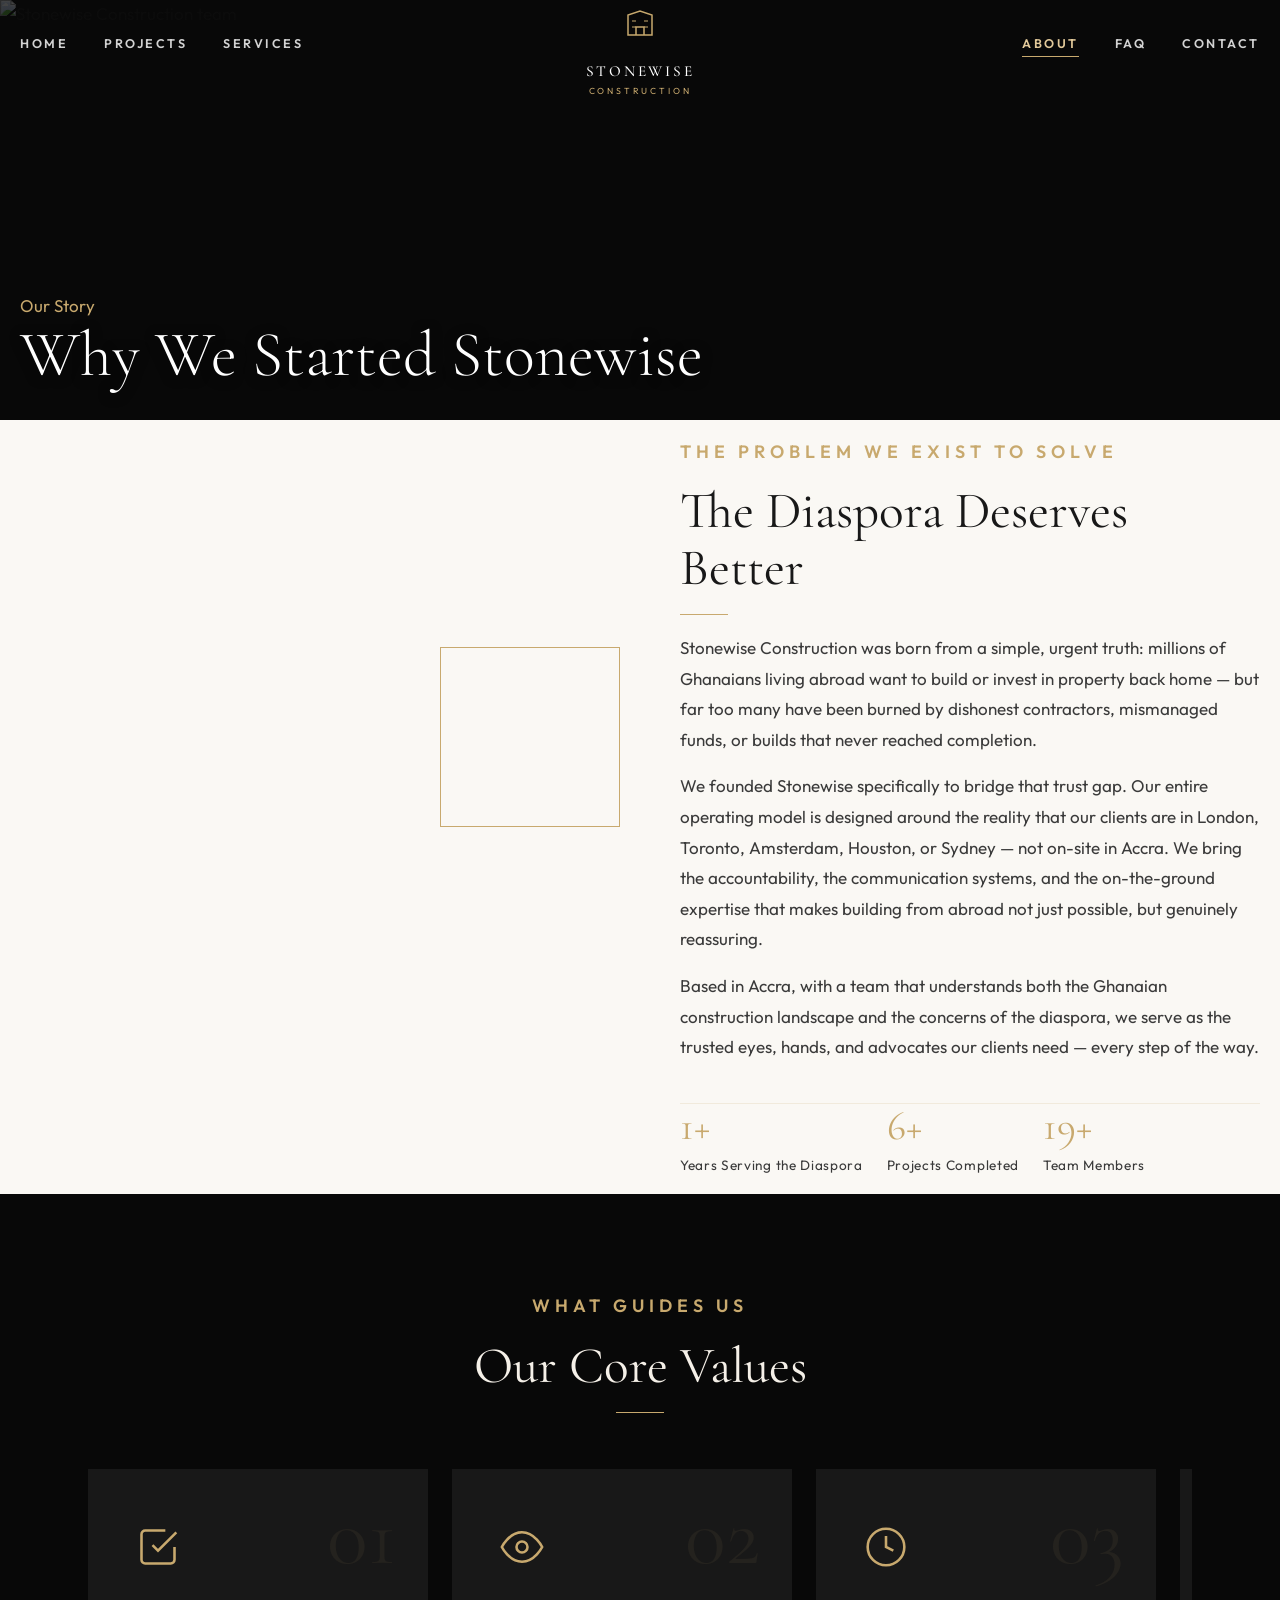
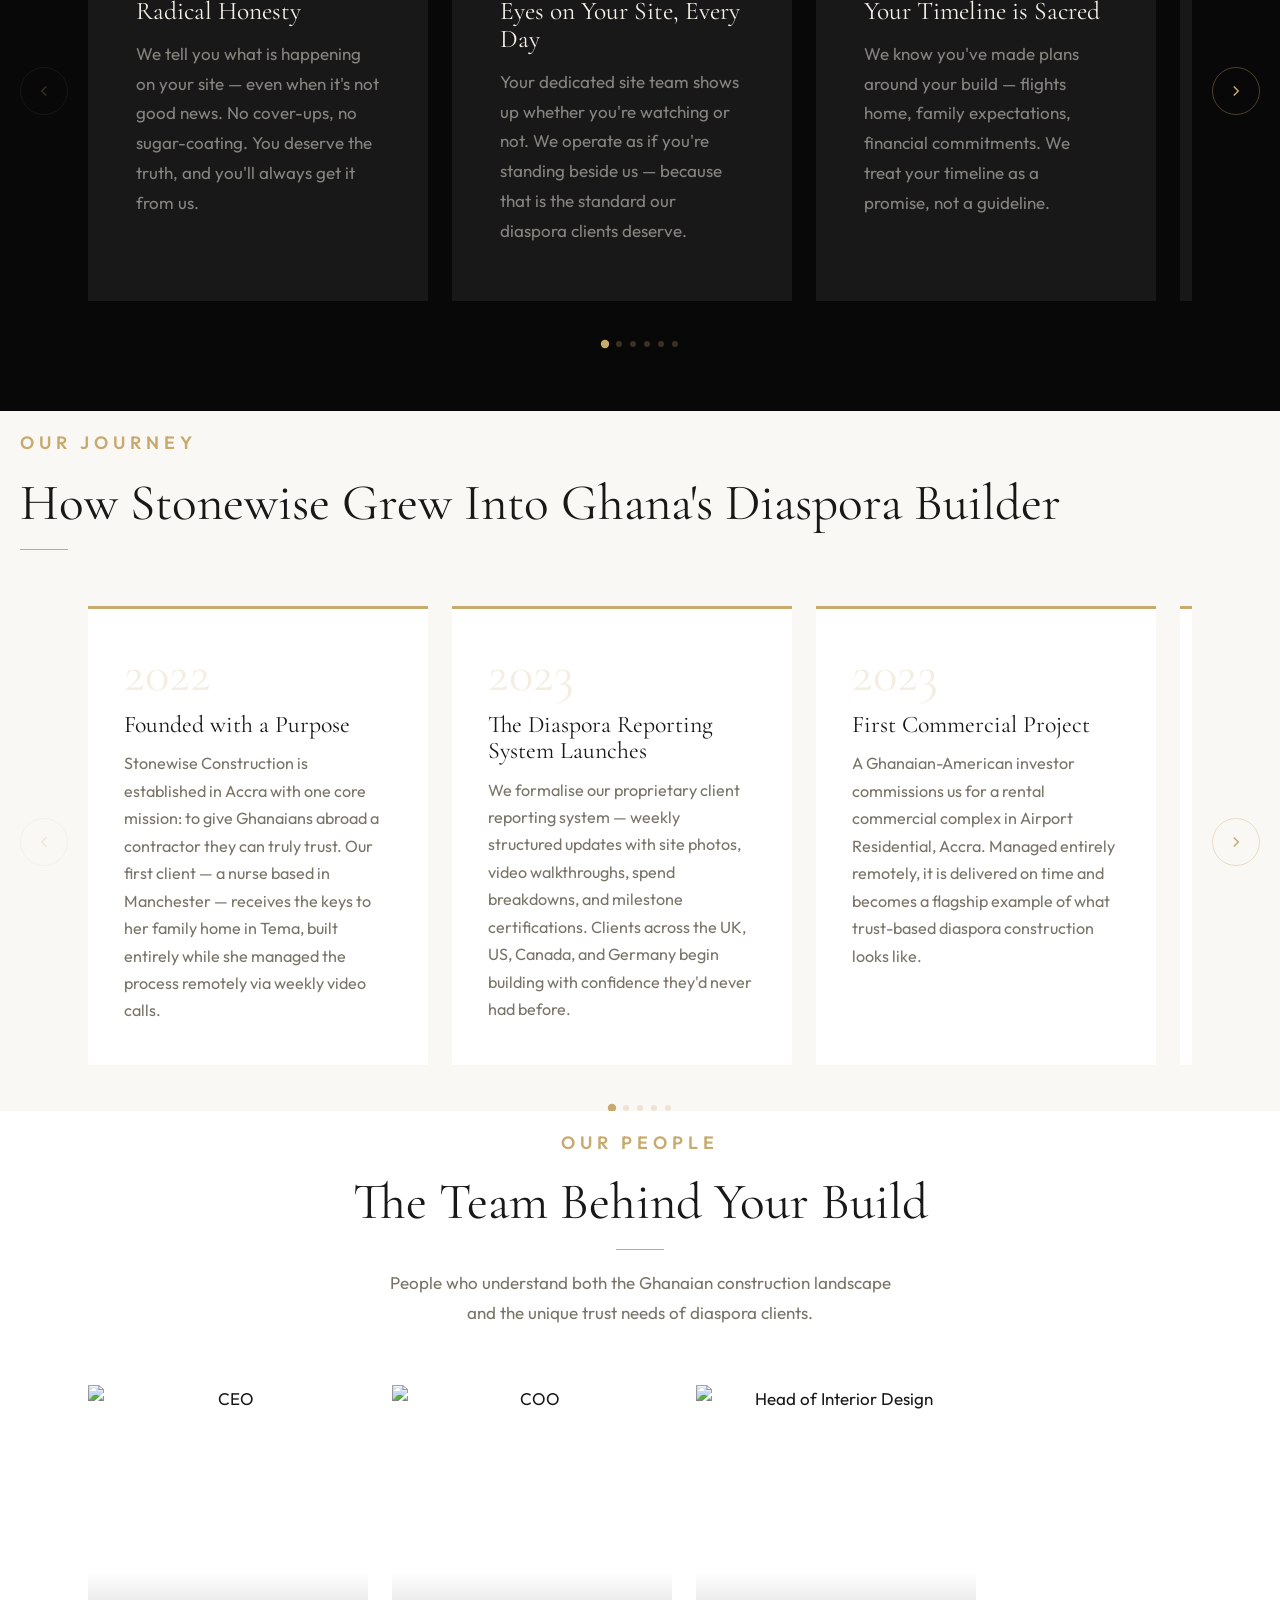
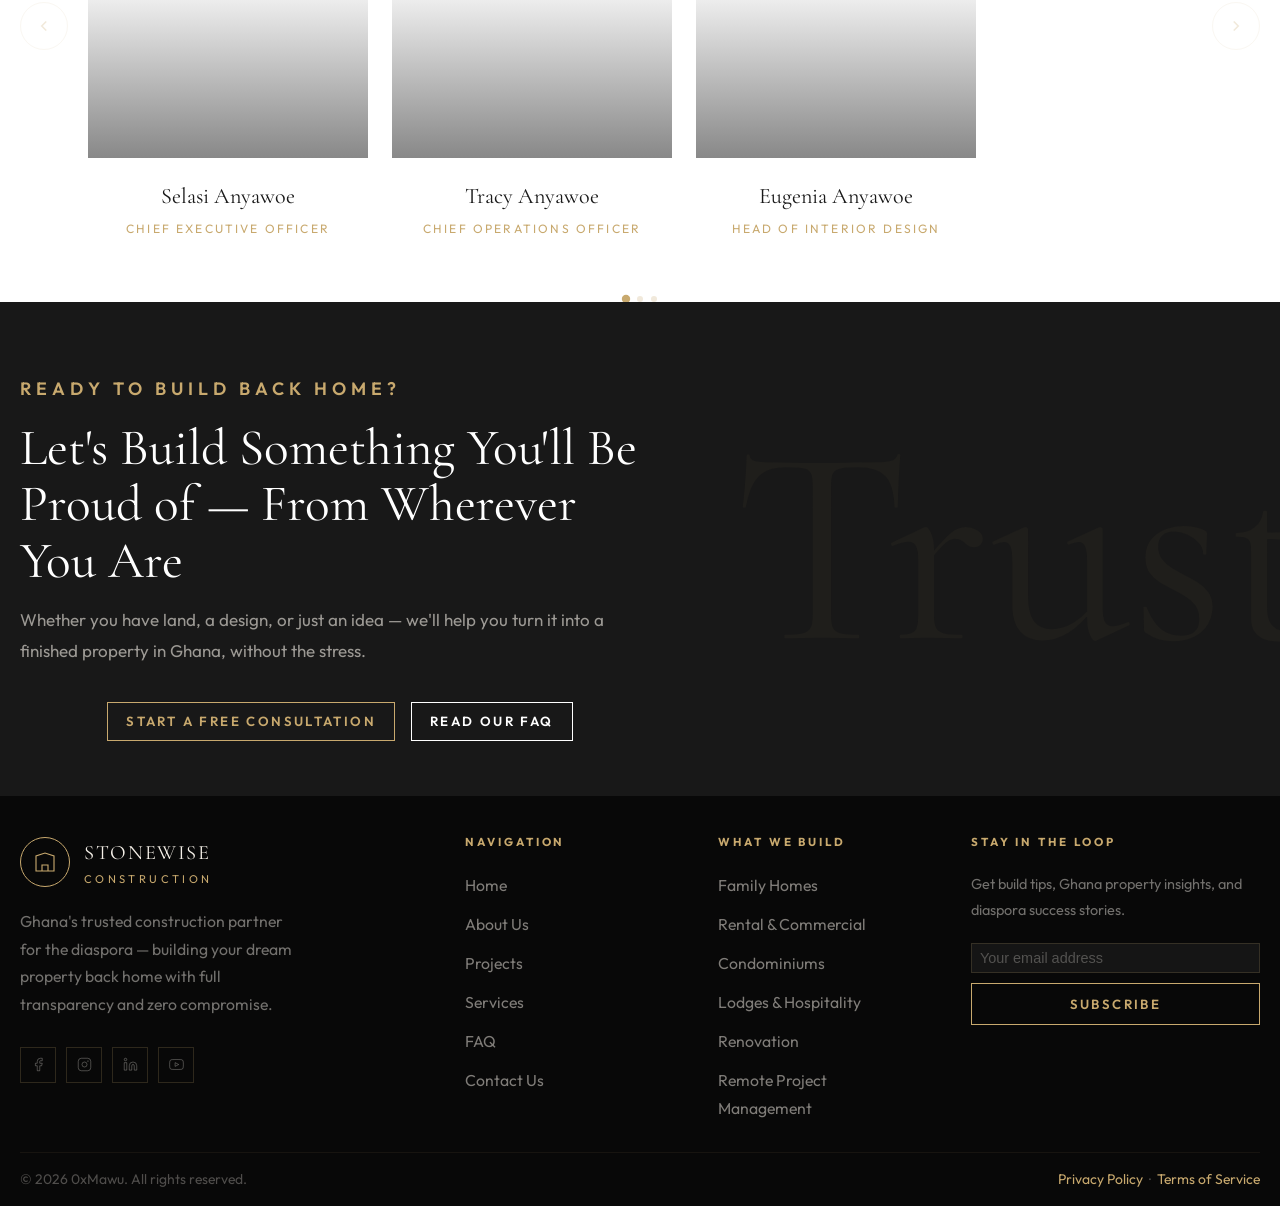
==== commit 76f1ec7f: "About scrolls" ====
--- a/about.html
+++ b/about.html
@@ -64,14 +64,14 @@
     <h1 class="page-hero__title">Why We Started Stonewise</h1>
   </div>
 </div>
-<div style="height:var(--header-height)"></div>
+<!-- <div style="height:var(--header-height)"></div> -->
 
 <!-- INTRO -->
 <section class="section" style="background:var(--offwhite);">
   <div class="container">
     <div class="intro__grid">
       <div class="intro__img-wrap reveal">
-        <img src="https://images.unsplash.com/photo-1581094794329-c8112a89af12?w=900&q=80" alt="Stonewise leadership" loading="lazy" />
+        <!-- <img src="https://images.unsplash.com/photo-1581094794329-c8112a89af12?w=900&q=80" alt="Stonewise leadership" loading="lazy" /> -->
         <div class="intro__img-accent"></div>
       </div>
       <div class="reveal reveal-delay-2">
@@ -101,116 +101,128 @@
 </section>
 
 <!-- OUR VALUES -->
-<section class="section" style="padding:0;background:var(--black);">
+<section class="section scroll-section" style="padding:0;background:var(--black);overflow:hidden;">
   <div class="container" style="padding-top:80px;padding-bottom:0;">
     <div class="section-header section-header--center reveal">
       <span class="section-eyebrow">What Guides Us</span>
       <h2 style="color:var(--cream)">Our Core Values</h2>
       <div class="section-header__divider" style="margin:18px auto;"></div>
     </div>
-  </div>
-  <div class="values-grid reveal" style="margin-top:56px;">
-    <div class="value-card">
-      <div class="value-card__num">01</div>
-      <div class="value-card__icon">
-        <svg viewBox="0 0 24 24"><path d="M9 11l3 3L22 4"/><path d="M21 12v7a2 2 0 01-2 2H5a2 2 0 01-2-2V5a2 2 0 012-2h11"/></svg>
-      </div>
-      <h4>Radical Honesty</h4>
-      <p>We tell you what is happening on your site — even when it's not good news. No cover-ups, no sugar-coating. You deserve the truth, and you'll always get it from us.</p>
-    </div>
-    <div class="value-card">
-      <div class="value-card__num">02</div>
-      <div class="value-card__icon">
-        <svg viewBox="0 0 24 24"><path d="M1 12s4-8 11-8 11 8 11 8-4 8-11 8-11-8-11-8z"/><circle cx="12" cy="12" r="3"/></svg>
-      </div>
-      <h4>Eyes on Your Site, Every Day</h4>
-      <p>Your dedicated site team shows up whether you're watching or not. We operate as if you're standing beside us — because that is the standard our diaspora clients deserve.</p>
-    </div>
-    <div class="value-card">
-      <div class="value-card__num">03</div>
-      <div class="value-card__icon">
-        <svg viewBox="0 0 24 24"><circle cx="12" cy="12" r="10"/><polyline points="12 6 12 12 16 14"/></svg>
-      </div>
-      <h4>Your Timeline is Sacred</h4>
-      <p>We know you've made plans around your build — flights home, family expectations, financial commitments. We treat your timeline as a promise, not a guideline.</p>
-    </div>
-    <div class="value-card">
-      <div class="value-card__num">04</div>
-      <div class="value-card__icon">
-        <svg viewBox="0 0 24 24"><path d="M17 21v-2a4 4 0 00-4-4H5a4 4 0 00-4 4v2"/><circle cx="9" cy="7" r="4"/><path d="M23 21v-2a4 4 0 00-3-3.87"/><path d="M16 3.13a4 4 0 010 7.75"/></svg>
-      </div>
-      <h4>Diaspora-First Communication</h4>
-      <p>We communicate on your schedule. Video calls at your convenience, WhatsApp updates, weekly written reports — in language you understand, not construction jargon.</p>
-    </div>
-    <div class="value-card">
-      <div class="value-card__num">05</div>
-      <div class="value-card__icon">
-        <svg viewBox="0 0 24 24"><path d="M12 22s8-4 8-10V5l-8-3-8 3v7c0 6 8 10 8 10z"/></svg>
-      </div>
-      <h4>Quality That Lasts</h4>
-      <p>We build structures that stand for decades — because your Ghana home is not just a building, it's a legacy. Every beam, every finish, every detail matters.</p>
-    </div>
-    <div class="value-card">
-      <div class="value-card__num">06</div>
-      <div class="value-card__icon">
-        <svg viewBox="0 0 24 24"><path d="M3 9l9-7 9 7v11a2 2 0 01-2 2H5a2 2 0 01-2-2z"/><polyline points="9 22 9 12 15 12 15 22"/></svg>
-      </div>
-      <h4>Building Ghana's Future</h4>
-      <p>Every diaspora investment we help deliver strengthens Ghana's built environment, creates local jobs, and contributes to the communities our clients call home.</p>
-    </div>
+    <div class="scroll-controls" style="margin-top:32px;">
+      <button class="scroll-btn scroll-btn--prev" data-target="values-track" aria-label="Previous">
+        <svg viewBox="0 0 24 24"><polyline points="15 18 9 12 15 6"/></svg>
+      </button>
+      <div class="scroll-track-wrap">
+        <div class="scroll-track" id="values-track">
+          <div class="value-card scroll-card">
+            <div class="value-card__num">01</div>
+            <div class="value-card__icon">
+              <svg viewBox="0 0 24 24"><path d="M9 11l3 3L22 4"/><path d="M21 12v7a2 2 0 01-2 2H5a2 2 0 01-2-2V5a2 2 0 012-2h11"/></svg>
+            </div>
+            <h4>Radical Honesty</h4>
+            <p>We tell you what is happening on your site — even when it's not good news. No cover-ups, no sugar-coating. You deserve the truth, and you'll always get it from us.</p>
+          </div>
+          <div class="value-card scroll-card">
+            <div class="value-card__num">02</div>
+            <div class="value-card__icon">
+              <svg viewBox="0 0 24 24"><path d="M1 12s4-8 11-8 11 8 11 8-4 8-11 8-11-8-11-8z"/><circle cx="12" cy="12" r="3"/></svg>
+            </div>
+            <h4>Eyes on Your Site, Every Day</h4>
+            <p>Your dedicated site team shows up whether you're watching or not. We operate as if you're standing beside us — because that is the standard our diaspora clients deserve.</p>
+          </div>
+          <div class="value-card scroll-card">
+            <div class="value-card__num">03</div>
+            <div class="value-card__icon">
+              <svg viewBox="0 0 24 24"><circle cx="12" cy="12" r="10"/><polyline points="12 6 12 12 16 14"/></svg>
+            </div>
+            <h4>Your Timeline is Sacred</h4>
+            <p>We know you've made plans around your build — flights home, family expectations, financial commitments. We treat your timeline as a promise, not a guideline.</p>
+          </div>
+          <div class="value-card scroll-card">
+            <div class="value-card__num">04</div>
+            <div class="value-card__icon">
+              <svg viewBox="0 0 24 24"><path d="M17 21v-2a4 4 0 00-4-4H5a4 4 0 00-4 4v2"/><circle cx="9" cy="7" r="4"/><path d="M23 21v-2a4 4 0 00-3-3.87"/><path d="M16 3.13a4 4 0 010 7.75"/></svg>
+            </div>
+            <h4>Diaspora-First Communication</h4>
+            <p>We communicate on your schedule. Video calls at your convenience, WhatsApp updates, weekly written reports — in language you understand, not construction jargon.</p>
+          </div>
+          <div class="value-card scroll-card">
+            <div class="value-card__num">05</div>
+            <div class="value-card__icon">
+              <svg viewBox="0 0 24 24"><path d="M12 22s8-4 8-10V5l-8-3-8 3v7c0 6 8 10 8 10z"/></svg>
+            </div>
+            <h4>Quality That Lasts</h4>
+            <p>We build structures that stand for decades — because your Ghana home is not just a building, it's a legacy. Every beam, every finish, every detail matters.</p>
+          </div>
+          <div class="value-card scroll-card">
+            <div class="value-card__num">06</div>
+            <div class="value-card__icon">
+              <svg viewBox="0 0 24 24"><path d="M3 9l9-7 9 7v11a2 2 0 01-2 2H5a2 2 0 01-2-2z"/><polyline points="9 22 9 12 15 12 15 22"/></svg>
+            </div>
+            <h4>Building Ghana's Future</h4>
+            <p>Every diaspora investment we help deliver strengthens Ghana's built environment, creates local jobs, and contributes to the communities our clients call home.</p>
+          </div>
+        </div>
+      </div>
+      <button class="scroll-btn scroll-btn--next" data-target="values-track" aria-label="Next">
+        <svg viewBox="0 0 24 24"><polyline points="9 18 15 12 9 6"/></svg>
+      </button>
+    </div>
+    <div class="scroll-dots" id="values-dots" style="padding-bottom:64px;"></div>
   </div>
 </section>
 
 <!-- TIMELINE -->
-<section class="section" style="background:var(--offwhite);">
+<section class="section scroll-section" style="background:var(--offwhite);overflow:hidden;">
   <div class="container">
     <div class="section-header reveal">
       <span class="section-eyebrow">Our Journey</span>
       <h2>How Stonewise Grew Into Ghana's Diaspora Builder</h2>
       <div class="section-header__divider"></div>
     </div>
-    <div class="timeline">
-      <div class="timeline-item reveal">
-        <div class="timeline-item__year">2022</div>
-        <div class="timeline-item__body">
-          <h4>Founded with a Purpose</h4>
-          <p>Stonewise Construction is established in Accra with one core mission: to give Ghanaians abroad a contractor they can truly trust. Our first client — a nurse based in Manchester — receives the keys to her family home in Tema, built entirely while she managed the process remotely via weekly video calls.</p>
-        </div>
-      </div>
-      <div class="timeline-item reveal">
-        <div class="timeline-item__year">2023</div>
-        <div class="timeline-item__body">
-          <h4>The Diaspora Reporting System Launches</h4>
-          <p>We formalise our proprietary client reporting system — weekly structured updates with site photos, video walkthroughs, spend breakdowns, and milestone certifications. Clients across the UK, US, Canada, and Germany begin building with confidence they'd never had before.</p>
-        </div>
-      </div>
-      <div class="timeline-item reveal">
-        <div class="timeline-item__year">2023</div>
-        <div class="timeline-item__body">
-          <h4>First Commercial Project</h4>
-          <p>A Ghanaian-American investor commissions us for a rental commercial complex in Airport Residential, Accra. Managed entirely remotely, it is delivered on time and becomes a flagship example of what trust-based diaspora construction looks like.</p>
-        </div>
-      </div>
-      <div class="timeline-item reveal">
-        <div class="timeline-item__year">2024</div>
-        <div class="timeline-item__body">
-          <h4>Granite Heights — Our Flagship</h4>
-          <p>Completion of Granite Heights — a 12-storey, 120-unit luxury condominium tower in East Legon, valued at GH₵ 48 million. Several units were purchased by diaspora investors who never visited during construction, relying entirely on our reporting system for peace of mind.</p>
-        </div>
-      </div>
-      <div class="timeline-item reveal">
-        <div class="timeline-item__year">2025</div>
-        <div class="timeline-item__body">
-          <h4>Growing the Team</h4>
-          <p>With a growing pipeline of diaspora commissions across Greater Accra, Ashanti, and the Eastern Region, we expand our team to 50+ professionals — including dedicated Diaspora Liaison Officers who speak the language of our clients' concerns and communicate across time zones.</p>
-        </div>
-      </div>
-    </div>
+    <div class="scroll-controls" style="margin-top:56px;">
+      <button class="scroll-btn scroll-btn--prev" data-target="timeline-track" aria-label="Previous">
+        <svg viewBox="0 0 24 24"><polyline points="15 18 9 12 15 6"/></svg>
+      </button>
+      <div class="scroll-track-wrap">
+        <div class="scroll-track" id="timeline-track">
+          <div class="timeline-scroll-card scroll-card">
+            <div class="timeline-scroll-card__year">2022</div>
+            <h4>Founded with a Purpose</h4>
+            <p>Stonewise Construction is established in Accra with one core mission: to give Ghanaians abroad a contractor they can truly trust. Our first client — a nurse based in Manchester — receives the keys to her family home in Tema, built entirely while she managed the process remotely via weekly video calls.</p>
+          </div>
+          <div class="timeline-scroll-card scroll-card">
+            <div class="timeline-scroll-card__year">2023</div>
+            <h4>The Diaspora Reporting System Launches</h4>
+            <p>We formalise our proprietary client reporting system — weekly structured updates with site photos, video walkthroughs, spend breakdowns, and milestone certifications. Clients across the UK, US, Canada, and Germany begin building with confidence they'd never had before.</p>
+          </div>
+          <div class="timeline-scroll-card scroll-card">
+            <div class="timeline-scroll-card__year">2023</div>
+            <h4>First Commercial Project</h4>
+            <p>A Ghanaian-American investor commissions us for a rental commercial complex in Airport Residential, Accra. Managed entirely remotely, it is delivered on time and becomes a flagship example of what trust-based diaspora construction looks like.</p>
+          </div>
+          <div class="timeline-scroll-card scroll-card">
+            <div class="timeline-scroll-card__year">2024</div>
+            <h4>Granite Heights — Our Flagship</h4>
+            <p>Completion of Granite Heights — a 12-storey, 120-unit luxury condominium tower in East Legon, valued at GH₵ 48 million. Several units were purchased by diaspora investors who never visited during construction, relying entirely on our reporting system for peace of mind.</p>
+          </div>
+          <div class="timeline-scroll-card scroll-card">
+            <div class="timeline-scroll-card__year">2025</div>
+            <h4>Growing the Team</h4>
+            <p>With a growing pipeline of diaspora commissions across Greater Accra, Ashanti, and the Eastern Region, we expand our team to 50+ professionals — including dedicated Diaspora Liaison Officers who speak the language of our clients' concerns and communicate across time zones.</p>
+          </div>
+        </div>
+      </div>
+      <button class="scroll-btn scroll-btn--next" data-target="timeline-track" aria-label="Next">
+        <svg viewBox="0 0 24 24"><polyline points="9 18 15 12 9 6"/></svg>
+      </button>
+    </div>
+    <div class="scroll-dots" id="timeline-dots"></div>
   </div>
 </section>
 
 <!-- LEADERSHIP TEAM -->
-<section class="section" style="background:var(--white);">
+<section class="section scroll-section" style="background:var(--white);overflow:hidden;">
   <div class="container">
     <div class="section-header section-header--center reveal">
       <span class="section-eyebrow">Our People</span>
@@ -218,30 +230,40 @@
       <div class="section-header__divider" style="margin:18px auto;"></div>
       <p style="max-width:520px;margin:0 auto;color:var(--stone);">People who understand both the Ghanaian construction landscape and the unique trust needs of diaspora clients.</p>
     </div>
-    <div class="team-grid" style="margin-top:64px;">
-      <div class="team-card reveal">
-        <div class="team-card__img-wrap">
-          <img src="https://images.unsplash.com/photo-1560250097-0b93528c311a?w=600&q=80" alt="CEO" loading="lazy" />
-        </div>
-        <div class="team-card__name">Selasi Anyawoe</div>
-        <div class="team-card__role">Chief Executive Officer</div>
-      </div>
-      <div class="team-card reveal reveal-delay-1">
-        <div class="team-card__img-wrap">
-          <img src="https://images.unsplash.com/photo-1573496359142-b8d87734a5a2?w=600&q=80" alt="COO" loading="lazy" />
-        </div>
-        <div class="team-card__name">Tracy Anyawoe</div>
-        <div class="team-card__role">Chief Operations Officer</div>
-      </div>
-      <div class="team-card reveal reveal-delay-2">
-        <div class="team-card__img-wrap">
-          <img src="https://images.unsplash.com/photo-1507003211169-0a1dd7228f2d?w=600&q=80" alt="Head of Interior Design" loading="lazy" />
-        </div>
-        <div class="team-card__name">Eugenia Anyawoe</div>
-        <div class="team-card__role">Head of Interior Design</div>
-      </div>
-      <div class="team-card reveal reveal-delay-3"></div>
-    </div>
+    <div class="scroll-controls" style="margin-top:48px;">
+      <button class="scroll-btn scroll-btn--prev" data-target="team-track" aria-label="Previous">
+        <svg viewBox="0 0 24 24"><polyline points="15 18 9 12 15 6"/></svg>
+      </button>
+      <div class="scroll-track-wrap">
+        <div class="scroll-track" id="team-track">
+          <div class="team-card scroll-card team-card--scroll">
+            <div class="team-card__img-wrap">
+              <img src="https://images.unsplash.com/photo-1560250097-0b93528c311a?w=600&q=80" alt="CEO" loading="lazy" />
+            </div>
+            <div class="team-card__name">Selasi Anyawoe</div>
+            <div class="team-card__role">Chief Executive Officer</div>
+          </div>
+          <div class="team-card scroll-card team-card--scroll">
+            <div class="team-card__img-wrap">
+              <img src="https://images.unsplash.com/photo-1573496359142-b8d87734a5a2?w=600&q=80" alt="COO" loading="lazy" />
+            </div>
+            <div class="team-card__name">Tracy Anyawoe</div>
+            <div class="team-card__role">Chief Operations Officer</div>
+          </div>
+          <div class="team-card scroll-card team-card--scroll">
+            <div class="team-card__img-wrap">
+              <img src="https://images.unsplash.com/photo-1507003211169-0a1dd7228f2d?w=600&q=80" alt="Head of Interior Design" loading="lazy" />
+            </div>
+            <div class="team-card__name">Eugenia Anyawoe</div>
+            <div class="team-card__role">Head of Interior Design</div>
+          </div>
+        </div>
+      </div>
+      <button class="scroll-btn scroll-btn--next" data-target="team-track" aria-label="Next">
+        <svg viewBox="0 0 24 24"><polyline points="9 18 15 12 9 6"/></svg>
+      </button>
+    </div>
+    <div class="scroll-dots" id="team-dots"></div>
   </div>
 </section>
 
--- a/css/style.css
+++ b/css/style.css
@@ -70,6 +70,7 @@
      margin-top: 1rem;
 
    }
+
    
    .section-header__divider {
      width: 48px;
@@ -358,7 +359,7 @@
    }
    .intro__stat-row {
      display: flex; grid-template-columns: repeat(3,1fr);
-     gap: 24px; margin-top: 40px; padding-top: 20px;
+     gap: 24px; margin-top: 0px; padding-top: 0px;
      border-top: 1px solid rgba(200,169,110,0.18);
    }
    .intro__stat h3 {
@@ -407,7 +408,7 @@
    .projects__grid {
      display: grid;
      grid-template-columns: repeat(3, 1fr);
-     gap: 3px;
+     gap: 32px;
    }
    .project-card {
      position: relative; overflow: hidden; cursor: pointer;
@@ -483,14 +484,27 @@
    .why-us__item p  { font-size: 0.9rem; }
    
    /* ── TESTIMONIALS ──────────────────────────────────────────── */
-   .testimonials { background: var(--white); }
-   .testimonials__track { overflow: hidden; margin-top: 48px; }
+   .testimonials { background: var(--white); width: 100%; }
+
+   .testimonials__track { 
+     overflow: hidden; 
+     margin-top: 48px; 
+     width: 100%; /* Ensure track takes full width */
+   }
+   
    .testimonials__slider {
-     display: flex; gap: 32px; transition: transform 0.6s cubic-bezier(0.4,0,0.2,1);
-   }
+     display: flex; 
+     gap: 32px; 
+     transition: transform 0.6s cubic-bezier(0.4,0,0.2,1);
+     width: max-content; /* Allows the slider to hold all cards side-by-side */
+   }
+   
    .testimonial-card {
-     min-width: 500px; background: var(--offwhite);
-     padding: 22px 20px; border-left: 2px solid var(--gold);
+     width: 500px; /* Changed from min-width to fixed width */
+     max-width: 85vw; /* Prevents overflow on smaller screens */
+     background: var(--offwhite);
+     padding: 22px 20px; 
+     border-left: 2px solid var(--gold);
      flex-shrink: 0;
    }
    .testimonial-card__text {
@@ -953,12 +967,26 @@
    #back-to-top:hover { background: var(--charcoal); color: var(--gold); }
    #back-to-top svg { width: 18px; height: 18px; stroke: currentColor; fill: none; }
    
+   /* ── HORIZONTAL SCROLL TRACKS ──────────────────────────────── */
+   /*
+    * These wrappers clip + scroll their inner grid horizontally on mobile.
+    * On desktop the inner grid lays out normally (no scroll needed).
+    * Each track follows the same testimonials__track / testimonials__slider pattern.
+    */
+
+   /* --- Shared scroll-track shell (overflow clip) --- */
+   .services__scroll-track,
+   .projects__scroll-track,
+   .why-us__scroll-track,
+   .process-scroll-track {
+     /* Desktop: plain block so the inner grid displays normally */
+     width: 100%;
+   }
+
    /* ── RESPONSIVE ─────────────────────────────────────────────── */
    @media (max-width: 1024px) {
-    .services__grid, .p {
-      display: none;
+    /* services__grid is visible at all sizes — scroll track handles mobile */
     }
-  }
 
 
    @media (max-width: 1100px) {
@@ -989,7 +1017,8 @@
      .header__nav-left, .header__nav-right { display: none; }
      .header__inner { grid-template-columns: 1fr auto 1fr; }
      .header__hamburger { display: flex; }
-     .services__grid, .values__grid, .projects__grid, .all-projects__grid { grid-template-columns: 1fr; }
+     .values__grid, .all-projects__grid { grid-template-columns: 1fr; }
+     /* services__grid and projects__grid are handled by scroll-track flex above */
      .team__grid { grid-template-columns: 1fr 1fr; }
      /* Footer compact horizontal strip */
      #site-footer { padding: 18px 0 0; }
@@ -1019,6 +1048,88 @@
      /* Hide decorative accent to prevent horizontal overflow */
      .intro__img-accent { display: none; }
      .testimonial-card { min-width: calc(100vw - 48px); }
+
+     /* Fade-edge scroll hint — shows content continues beyond screen */
+     .services__scroll-track,
+     .projects__scroll-track,
+     .why-us__scroll-track,
+     .process-scroll-track {
+       position: relative;
+     }
+
+     /* ── Horizontal scroll tracks on mobile ── */
+     .services__scroll-track,
+     .projects__scroll-track,
+     .why-us__scroll-track,
+     .process-scroll-track {
+       overflow-x: auto;
+       overflow-y: visible;
+       -webkit-overflow-scrolling: touch;
+       scrollbar-width: none;          /* Firefox */
+       padding-bottom: 16px;           /* room for momentum scroll */
+       margin: 0 -8px;                 /* bleed to edge on mobile */
+       padding-left: 8px;
+     }
+     .services__scroll-track::-webkit-scrollbar,
+     .projects__scroll-track::-webkit-scrollbar,
+     .why-us__scroll-track::-webkit-scrollbar,
+     .process-scroll-track::-webkit-scrollbar { display: none; }
+
+     /* Services cards — horizontal row */
+     .services__scroll-track .services__grid {
+       display: flex !important;
+       flex-direction: row;
+       flex-wrap: nowrap;
+       gap: 12px;
+       width: max-content;
+       margin-top: 0;
+     }
+     .services__scroll-track .service-card {
+       width: 72vw;
+       max-width: 280px;
+       flex-shrink: 0;
+     }
+
+     /* Project cards — horizontal row */
+     .projects__scroll-track .projects__grid {
+       display: flex !important;
+       flex-direction: row;
+       flex-wrap: nowrap;
+       gap: 10px;
+       width: max-content;
+     }
+     .projects__scroll-track .project-card,
+     .projects__scroll-track .project-card--tall,
+     .projects__scroll-track .project-card--wide {
+       width: 72vw;
+       max-width: 300px;
+       flex-shrink: 0;
+       grid-row: unset;
+       grid-column: unset;
+     }
+     .projects__scroll-track .project-card__media,
+     .projects__scroll-track .project-card--tall .project-card__media,
+     .projects__scroll-track .project-card--wide .project-card__media {
+       min-height: 240px;
+       height: 240px;
+     }
+
+
+     /* Process / How It Works steps — horizontal row */
+     .process-scroll-track .process-grid {
+       display: flex !important;
+       flex-direction: row;
+       flex-wrap: nowrap;
+       gap: 12px;
+       width: max-content;
+       margin-top: 0;
+     }
+     .process-scroll-track .process-grid::before { display: none; }
+     .process-scroll-track .process-step {
+       width: 64vw;
+       max-width: 240px;
+       flex-shrink: 0;
+     }
      .gallery-grid, .video-grid { grid-template-columns: 1fr; }
      .gallery-item img, .gallery-item--wide img, .gallery-item--tall img { height: 240px; }
      .gallery-item--wide, .gallery-item--tall { grid-column: span 1; grid-row: span 1; }
@@ -1031,8 +1142,8 @@
      .timeline-year { text-align: left; padding-right: 0; }
      .process-grid { grid-template-columns: 1fr 1fr; }
      .project-hero__meta { gap: 20px; }
-     .intro__stat-row { grid-template-columns: repeat(3,1fr); gap: 16px; margin-bottom: 1rem}
-     .services{display: none;}
+     /* .intro__stat-row { grid-template-columns: repeat(3,1fr); gap: 16px; margin-bottom: 1rem} */
+     /* .services is now always visible — scroll track handles mobile layout */
    }
    @media (max-width: 480px) {
      .container, .container--narrow { padding: 0 8px; }
@@ -1041,7 +1152,132 @@
      .team__grid { grid-template-columns: 1fr; }
      .intro__stat-row { grid-template-columns: 1fr; }
      .process-grid { grid-template-columns: 1fr; }
-     .services__grid {
-      display: flex; grid-template-columns: repeat(3,1fr); gap: 2px; margin-top: 56px;
+   }
+
+
+   /* ==========================================================================
+   DIASPORA HORIZONTAL SCROLL TRACK (MOBILE OVERRIDES)
+   ========================================================================== */
+
+   @media (max-width: 768px) {
+  
+    /* 1. Prevent the grid parent from compressing layouts */
+    .why-us__grid { 
+      display: block; 
+      overflow: hidden; 
     }
-   }+    
+    /* 2. Configure the new track to allow sideways swiping */
+    .why-us__scroll-track {
+      display: block;
+      overflow-x: auto;
+      overflow-y: hidden;
+      scroll-snap-type: x mandatory;
+      scrollbar-width: none;               /* Hides scrollbar on Firefox */
+      -webkit-overflow-scrolling: touch;   /* Smooth scrolling physics for iPhone/Safari */
+      margin-top: 32px;
+      padding-bottom: 15px;
+      width: 100%;
+    }
+    
+    /* Hides scrollbars on Chrome, Safari, and Opera */
+    .why-us__scroll-track::-webkit-scrollbar {
+      display: none;
+    }
+    
+    /* 3. Force your list to stay on a single horizontal row */
+    .why-us__list {
+      display: flex;
+      flex-direction: row;
+      flex-wrap: nowrap;
+      gap: 20px;
+      width: max-content;
+      padding-right: 20px;
+      margin-top: 0;
+    }
+    
+    /* 4. Ensure each individual feature card card behaves nicely as a slide */
+    .why-us__item {
+      width: 290px;
+      max-width: 80vw;
+      scroll-snap-align: start;
+      flex-shrink: 0;
+      background: var(--white);
+      padding: 20px;
+      border: 1px solid rgba(200,169,110,0.1);
+      box-shadow: var(--shadow-sm);
+   
+   }
+
+   .intro__stat-row {
+    display: flex !important;
+    flex-direction: row !important;
+    justify-content: space-between !important;
+    gap: 12px !important;
+    margin-top: 0px;
+  }
+
+  /* Distributes spacing equally so items don't squeeze out of view */
+  .intro__stat {
+    flex: 1;
+    min-width: 0;
+    text-align: center;
+  }
+
+  /* Gently scales down numbers so they fit on single lines on tiny screens */
+  .intro__stat h3 {
+    font-size: 1.6rem !important;
+  }
+
+  .intro__stat p {
+    font-size: 0.7rem !important;
+    line-height: 1.3;
+  }
+
+  /* ==========================================================================
+   PROJECTS PAGE PORTFOLIO HORIZONTAL TOUCH SCROLL (MOBILE OVERRIDES)
+   ========================================================================== */
+  
+  /* 1. Allow the container to overflow cleanly without breaking screen boundaries */
+  .projects-portfolio .container {
+    overflow: hidden;
+    padding-right: 0; /* Lets the cards bleed beautifully to the right edge */
+  }
+
+  /* 2. Configure the window track to handle sideways touch/swipe scrolling */
+  .projects__scroll-track {
+    display: block !important;
+    overflow-x: auto !important;
+    overflow-y: hidden !important;
+    scroll-snap-type: x mandatory;
+    scrollbar-width: none;               /* Hides standard scrollbar on Firefox */
+    -webkit-overflow-scrolling: touch;   /* Smooth iOS touch scroll physics */
+    margin-top: 32px;
+    padding-bottom: 20px;
+    width: 100%;
+  }
+
+  /* Hides scrollbars on Chrome, Safari, and Opera */
+  .projects__scroll-track::-webkit-scrollbar {
+    display: none !important;
+  }
+
+  /* 3. Re-arrange the vertical grid layout into a single row that doesn't wrap */
+  .projects__grid {
+    display: flex !important;
+    flex-direction: row !important;
+    flex-wrap: nowrap !important;
+    gap: 20px !important;
+    width: max-content !important;
+    margin-top: 0 !important;
+    padding-right: 20px; /* Soft edge spacing at the end of the line */
+  }
+
+  /* 4. Force individual cards to size up as uniform mobile slides */
+  .project-card {
+    width: 300px !important;
+    max-width: 82vw !important;
+    scroll-snap-align: start;
+    flex-shrink: 0 !important; /* Prevents layout cards from squeezing smaller */
+  }
+}
--- a/css/pages.css
+++ b/css/pages.css
@@ -6,57 +6,138 @@
 
 /* ── ABOUT PAGE ─────────────────────────────────────────────── */
 
-/* Timeline */
-.timeline { position:relative; padding:60px 0; }
-.timeline::before {
-  content:''; position:absolute; left:50%; top:0; bottom:0;
-  width:1px; background:rgba(200,169,110,0.2); transform:translateX(-50%);
-}
-.timeline-item { display:flex; gap:64px; align-items:flex-start; margin-bottom:72px; }
-.timeline-item:nth-child(even) { flex-direction:row-reverse; }
-.timeline-item__body { flex:1; }
-.timeline-item__year {
-  flex:0 0 auto; width:80px; height:80px; border-radius:50%;
-  border:1px solid var(--gold); display:flex; align-items:center; justify-content:center;
-  font-family:var(--font-display); font-size:1rem; color:var(--gold);
-  position:relative; z-index:1; background:var(--offwhite);
-}
-.timeline-item__body h4 { font-family:var(--font-display); font-size:1.5rem; margin-bottom:8px; color:var(--charcoal); }
-.timeline-item__body p  { color:var(--stone); line-height:1.7; }
-@media (max-width:768px) {
-  .timeline::before { left:32px; }
-  .timeline-item,
-  .timeline-item:nth-child(even) { flex-direction:column; gap:20px; padding-left:80px; }
-  .timeline-item__year { position:absolute; left:0; }
-  .timeline-item { position:relative; }
-}
-
-/* Team Grid */
-.team-grid { display:grid; grid-template-columns:repeat(4,1fr); gap:32px; }
-@media (max-width:1024px) { .team-grid { grid-template-columns:repeat(2,1fr); } }
-@media (max-width:540px)  { .team-grid { grid-template-columns:1fr; } }
-.team-card { text-align:center; }
+/* ── HORIZONTAL SCROLL CAROUSEL (shared) ────────────────────── */
+
+.scroll-controls {
+  display: flex;
+  align-items: center;
+  gap: 20px;
+}
+
+.scroll-track-wrap {
+  flex: 1;
+  overflow: hidden;
+}
+
+.scroll-track {
+  display: flex;
+  gap: 24px;
+  overflow-x: auto;
+  scroll-behavior: smooth;
+  scroll-snap-type: x mandatory;
+  -webkit-overflow-scrolling: touch;
+  padding-bottom: 12px;
+  cursor: grab;
+}
+.scroll-track:active { cursor: grabbing; }
+.scroll-track::-webkit-scrollbar { height: 4px; }
+.scroll-track::-webkit-scrollbar-track { background: rgba(200,169,110,0.08); border-radius: 2px; }
+.scroll-track::-webkit-scrollbar-thumb { background: rgba(200,169,110,0.35); border-radius: 2px; }
+.scroll-track::-webkit-scrollbar-thumb:hover { background: var(--gold); }
+
+.scroll-card {
+  flex: 0 0 auto;
+  scroll-snap-align: start;
+}
+
+/* Arrow buttons */
+.scroll-btn {
+  flex-shrink: 0;
+  width: 48px; height: 48px;
+  border-radius: 50%;
+  border: 1px solid rgba(200,169,110,0.35);
+  background: transparent;
+  display: flex; align-items: center; justify-content: center;
+  cursor: pointer;
+  transition: background var(--transition), border-color var(--transition);
+}
+.scroll-btn svg {
+  width: 18px; height: 18px;
+  stroke: var(--gold); fill: none; stroke-width: 2;
+}
+.scroll-btn:hover { background: rgba(200,169,110,0.12); border-color: var(--gold); }
+.scroll-btn:disabled { opacity: 0.25; pointer-events: none; }
+
+/* Dot indicators */
+.scroll-dots {
+  display: flex;
+  gap: 8px;
+  justify-content: center;
+  margin-top: 28px;
+}
+.scroll-dot {
+  width: 6px; height: 6px;
+  border-radius: 50%;
+  background: rgba(200,169,110,0.25);
+  border: none;
+  padding: 0;
+  cursor: pointer;
+  transition: background 0.25s, transform 0.25s;
+}
+.scroll-dot.active {
+  background: var(--gold);
+  transform: scale(1.4);
+}
+
+/* ── TIMELINE CARDS (horizontal scroll) ─────────────────────── */
+
+.timeline-scroll-card {
+  width: 340px;
+  padding: 40px 36px;
+  background: var(--white);
+  border-top: 3px solid var(--gold);
+  position: relative;
+}
+.timeline-scroll-card__year {
+  font-family: var(--font-display);
+  font-size: 3rem;
+  color: rgba(200,169,110,0.2);
+  line-height: 1;
+  margin-bottom: 12px;
+}
+.timeline-scroll-card h4 {
+  font-family: var(--font-display);
+  font-size: 1.4rem;
+  color: var(--charcoal);
+  margin-bottom: 12px;
+}
+.timeline-scroll-card p { color: var(--stone); line-height: 1.7; font-size: 0.95rem; }
+
+@media (max-width: 768px) { .timeline-scroll-card { width: 280px; } }
+@media (max-width: 480px) { .timeline-scroll-card { width: calc(100vw - 120px); } }
+
+/* ── TEAM CARDS (horizontal scroll) ─────────────────────────── */
+
+.team-card { text-align: center; }
+.team-card--scroll { width: 280px; }
 .team-card__img-wrap {
-  aspect-ratio:3/4; overflow:hidden; margin-bottom:20px;
-  position:relative;
-}
-.team-card__img-wrap img { width:100%; height:100%; object-fit:cover; transition:transform 0.6s ease; }
-.team-card:hover .team-card__img-wrap img { transform:scale(1.04); }
+  aspect-ratio: 3/4; overflow: hidden; margin-bottom: 20px;
+  position: relative;
+}
+.team-card__img-wrap img { width: 100%; height: 100%; object-fit: cover; transition: transform 0.6s ease; }
+.team-card:hover .team-card__img-wrap img { transform: scale(1.04); }
 .team-card__img-wrap::after {
-  content:''; position:absolute; inset:0;
-  background:linear-gradient(to top, rgba(18,18,18,0.5) 0%, transparent 50%);
-}
-.team-card__name { font-family:var(--font-display); font-size:1.3rem; color:var(--charcoal); }
-.team-card__role { font-size:0.71rem; letter-spacing:0.18em; text-transform:uppercase; color:var(--gold); margin-top:4px; }
-
-/* Values */
-.values-grid { display:grid; grid-template-columns:repeat(3,1fr); gap:2px; }
-@media (max-width:900px) { .values-grid { grid-template-columns:1fr; } }
-.value-card {
-  padding:56px 48px; background:var(--charcoal); position:relative; overflow:hidden;
-  transition:background var(--transition);
-}
-.value-card:hover { background:#1e1c19; }
+  content: ''; position: absolute; inset: 0;
+  background: linear-gradient(to top, rgba(18,18,18,0.5) 0%, transparent 50%);
+}
+.team-card__name { font-family: var(--font-display); font-size: 1.3rem; color: var(--charcoal); }
+.team-card__role { font-size: 0.71rem; letter-spacing: 0.18em; text-transform: uppercase; color: var(--gold); margin-top: 4px; }
+
+@media (max-width: 480px) { .team-card--scroll { width: calc(100vw - 120px); } }
+
+/* Values — scroll card sizing */
+.value-card.scroll-card {
+  width: 340px;
+  padding: 56px 48px;
+  background: var(--charcoal);
+  position: relative;
+  overflow: hidden;
+  transition: background var(--transition);
+  flex-shrink: 0;
+}
+.value-card.scroll-card:hover { background: #1e1c19; }
+@media (max-width: 768px) { .value-card.scroll-card { width: 290px; } }
+@media (max-width: 480px) { .value-card.scroll-card { width: calc(100vw - 120px); } }
 .value-card__num {
   font-family:var(--font-display); font-size:5rem; color:rgba(200,169,110,0.07);
   position:absolute; top:24px; right:32px; line-height:1; pointer-events:none;
@@ -267,7 +348,7 @@
 
 /* Service Detail Sections */
 .service-section {
-  padding:100px 0;
+  padding:0px 0;
   border-bottom:1px solid rgba(200,169,110,0.08);
 }
 .service-section:nth-child(even) { background:var(--white); }
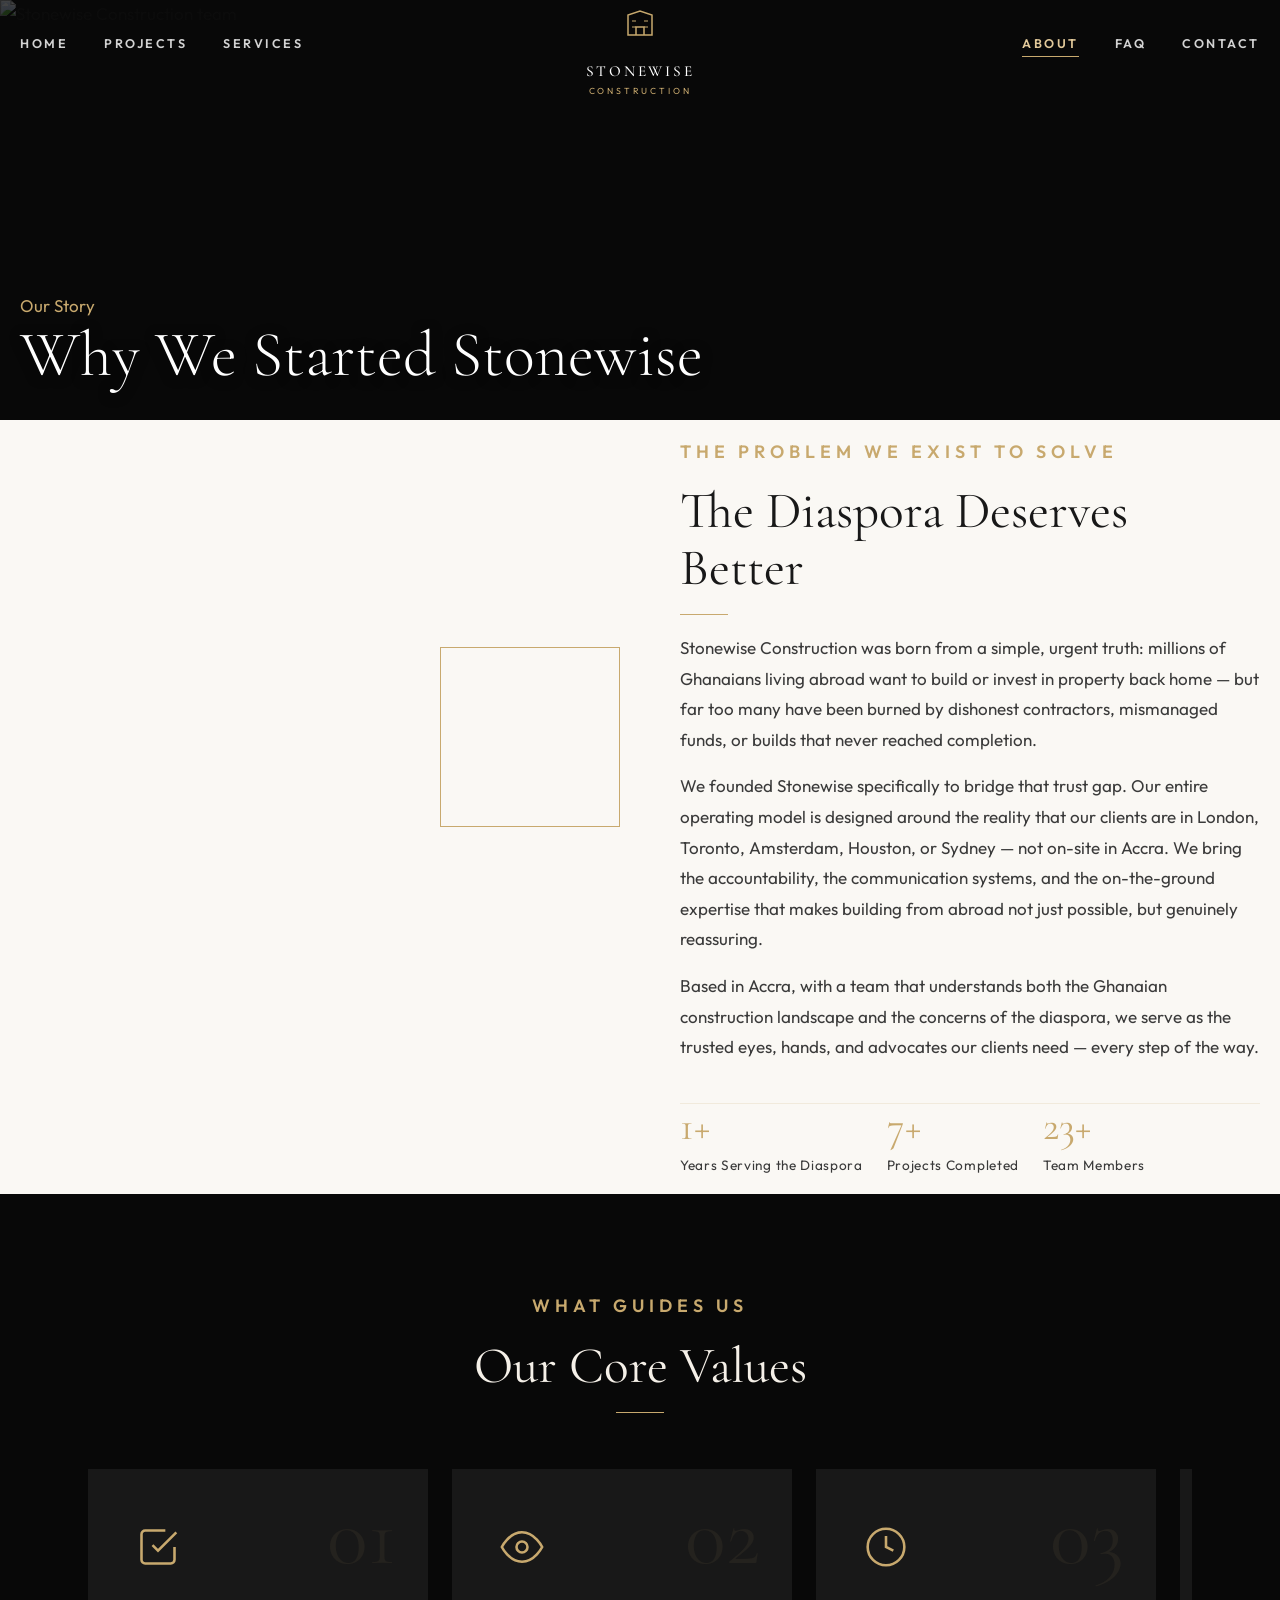
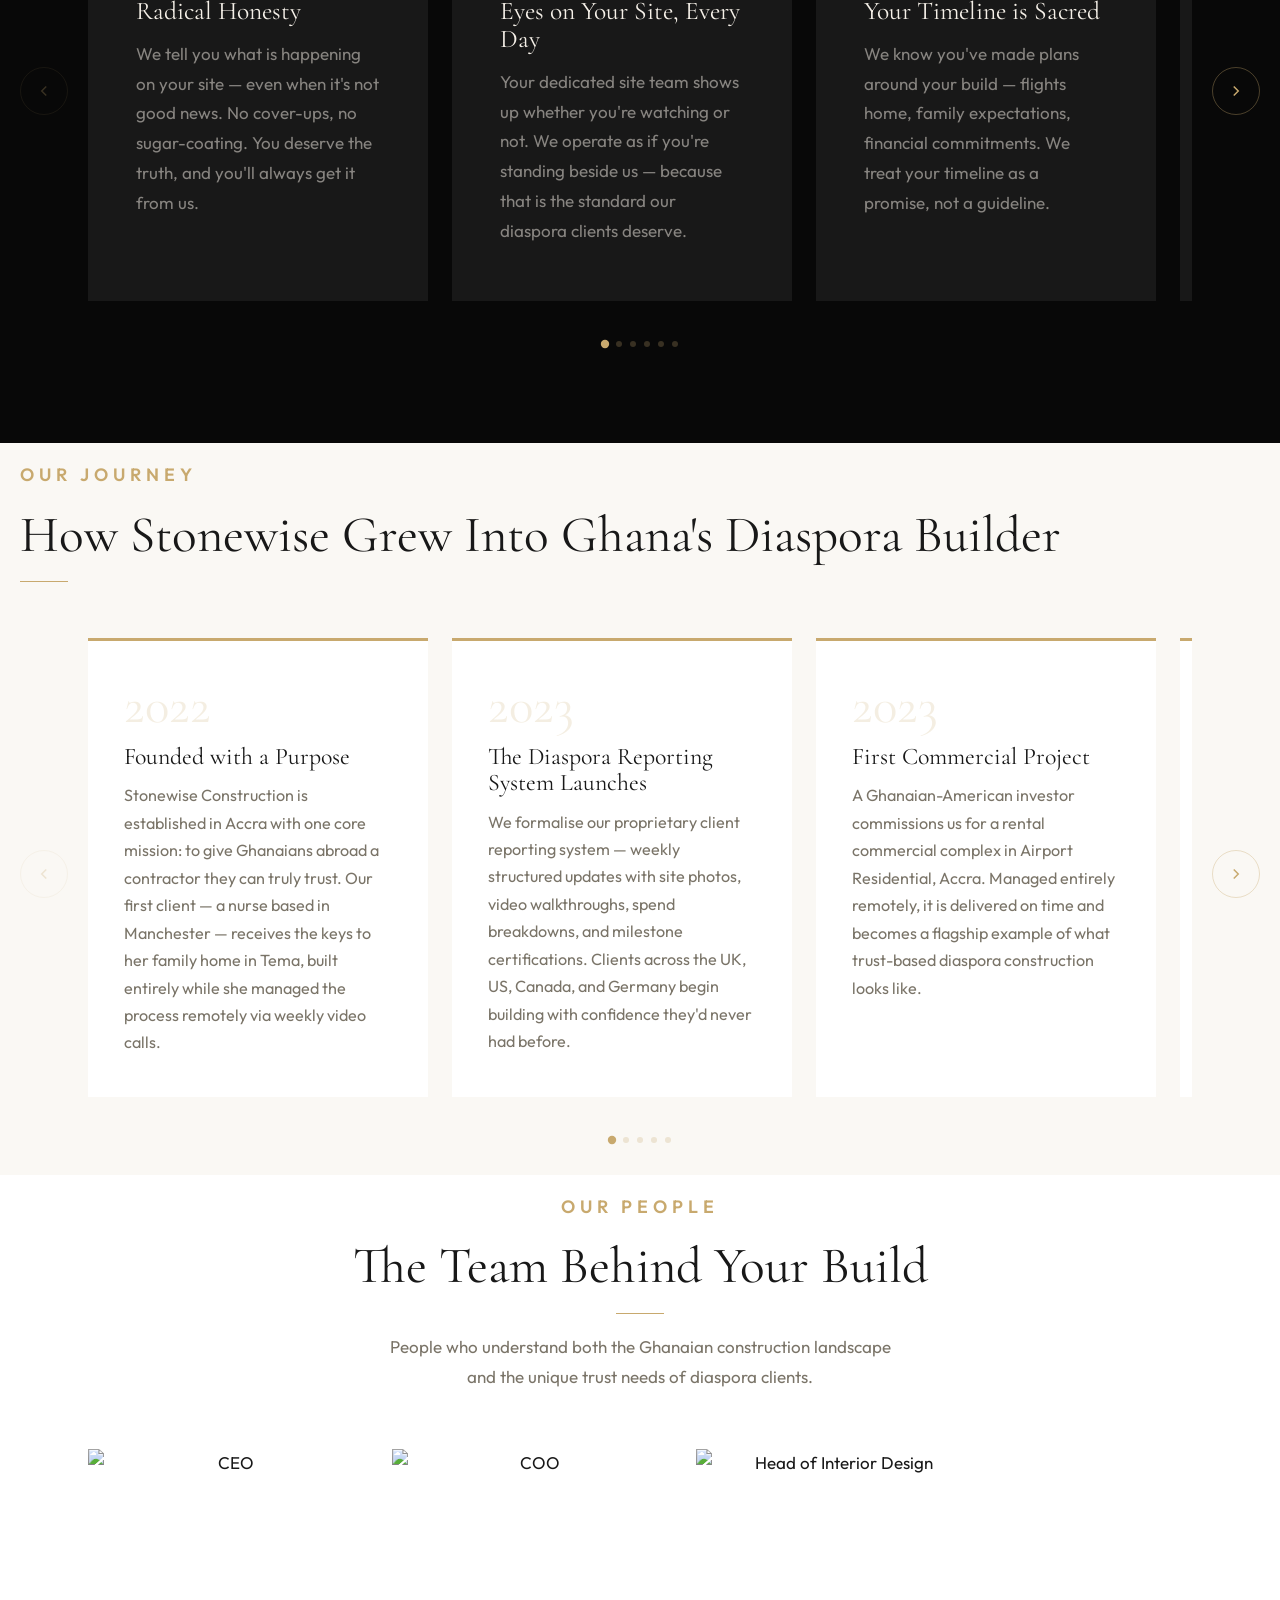
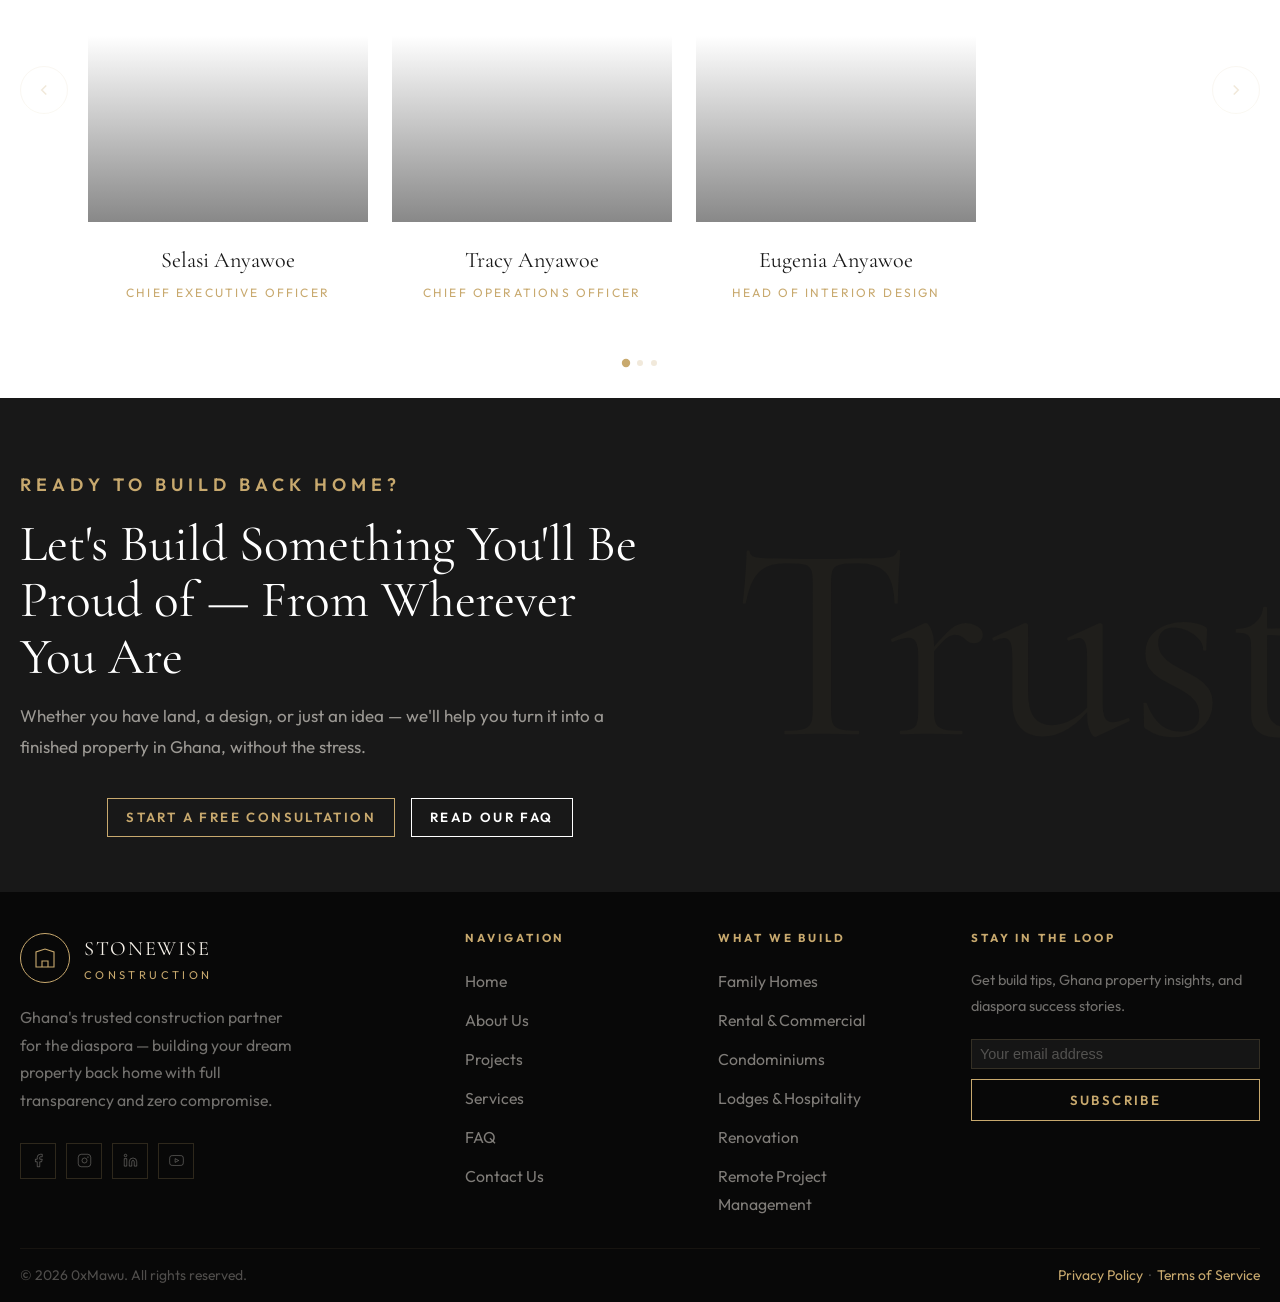
==== commit e90f0ddd: "fixed lag" ====
--- a/about.html
+++ b/about.html
@@ -57,7 +57,7 @@
 <div class="mobile-nav__overlay"></div>
 
 <div class="page-hero">
-  <img src="https://images.unsplash.com/photo-1504307651254-35680f356dfd?w=1600&q=80" alt="Stonewise Construction team" class="page-hero__bg" loading="eager" />
+  <img src="https://images.unsplash.com/photo-1504307651254-35680f356dfd?w=1600&q=80" alt="Stonewise Construction team" class="page-hero__bg" width="1600" height="900" loading="eager" decoding="async" />
   <div class="page-hero__overlay"></div>
   <div class="page-hero__content container">
     <span class="page-hero__eyebrow">Our Story</span>
--- a/css/pages.css
+++ b/css/pages.css
@@ -414,4 +414,49 @@
   background:var(--offwhite); position:relative; z-index:1;
 }
 .process-step h5 { font-family:var(--font-display); font-size:1.1rem; color:var(--cream); margin-bottom:8px; }
-.process-step p  { font-size:0.91rem; color:var(--stone); line-height:1.6; }+.process-step p  { font-size:0.91rem; color:var(--stone); line-height:1.6; }
+
+/* ── PROCESS CARDS (horizontal scroll — What Happens Next) ───── */
+
+.process-scroll-card {
+  width: 300px;
+  padding: 44px 36px;
+  border: 1px solid rgba(200,169,110,0.18);
+  text-align: center;
+  position: relative;
+  transition: border-color var(--transition);
+}
+.process-scroll-card:hover { border-color: var(--gold); }
+
+.process-scroll-card__num {
+  width: 72px; height: 72px;
+  margin: 0 auto 28px;
+  border-radius: 50%;
+  border: 1px solid var(--gold);
+  display: flex; align-items: center; justify-content: center;
+  font-family: var(--font-display); font-size: 1.2rem; color: var(--gold);
+  background: var(--charcoal);
+  position: relative; z-index: 1;
+}
+.process-scroll-card h5 {
+  font-family: var(--font-display); font-size: 1.2rem;
+  color: var(--cream); margin-bottom: 12px;
+}
+.process-scroll-card p { font-size: 0.91rem; color: rgba(245,240,232,0.5); line-height: 1.7; }
+
+/* connecting line between cards */
+.process-scroll-card + .process-scroll-card::before {
+  content: '';
+  position: absolute;
+  top: 79px; /* centre of the number circle */
+  left: -24px; /* half the track gap */
+  width: 24px; height: 1px;
+  background: rgba(200,169,110,0.25);
+}
+
+.scroll-dots {
+  margin-bottom: 32px;
+}
+
+@media (max-width: 768px) { .process-scroll-card { width: 260px; } }
+@media (max-width: 480px) { .process-scroll-card { width: calc(100vw - 120px); } }
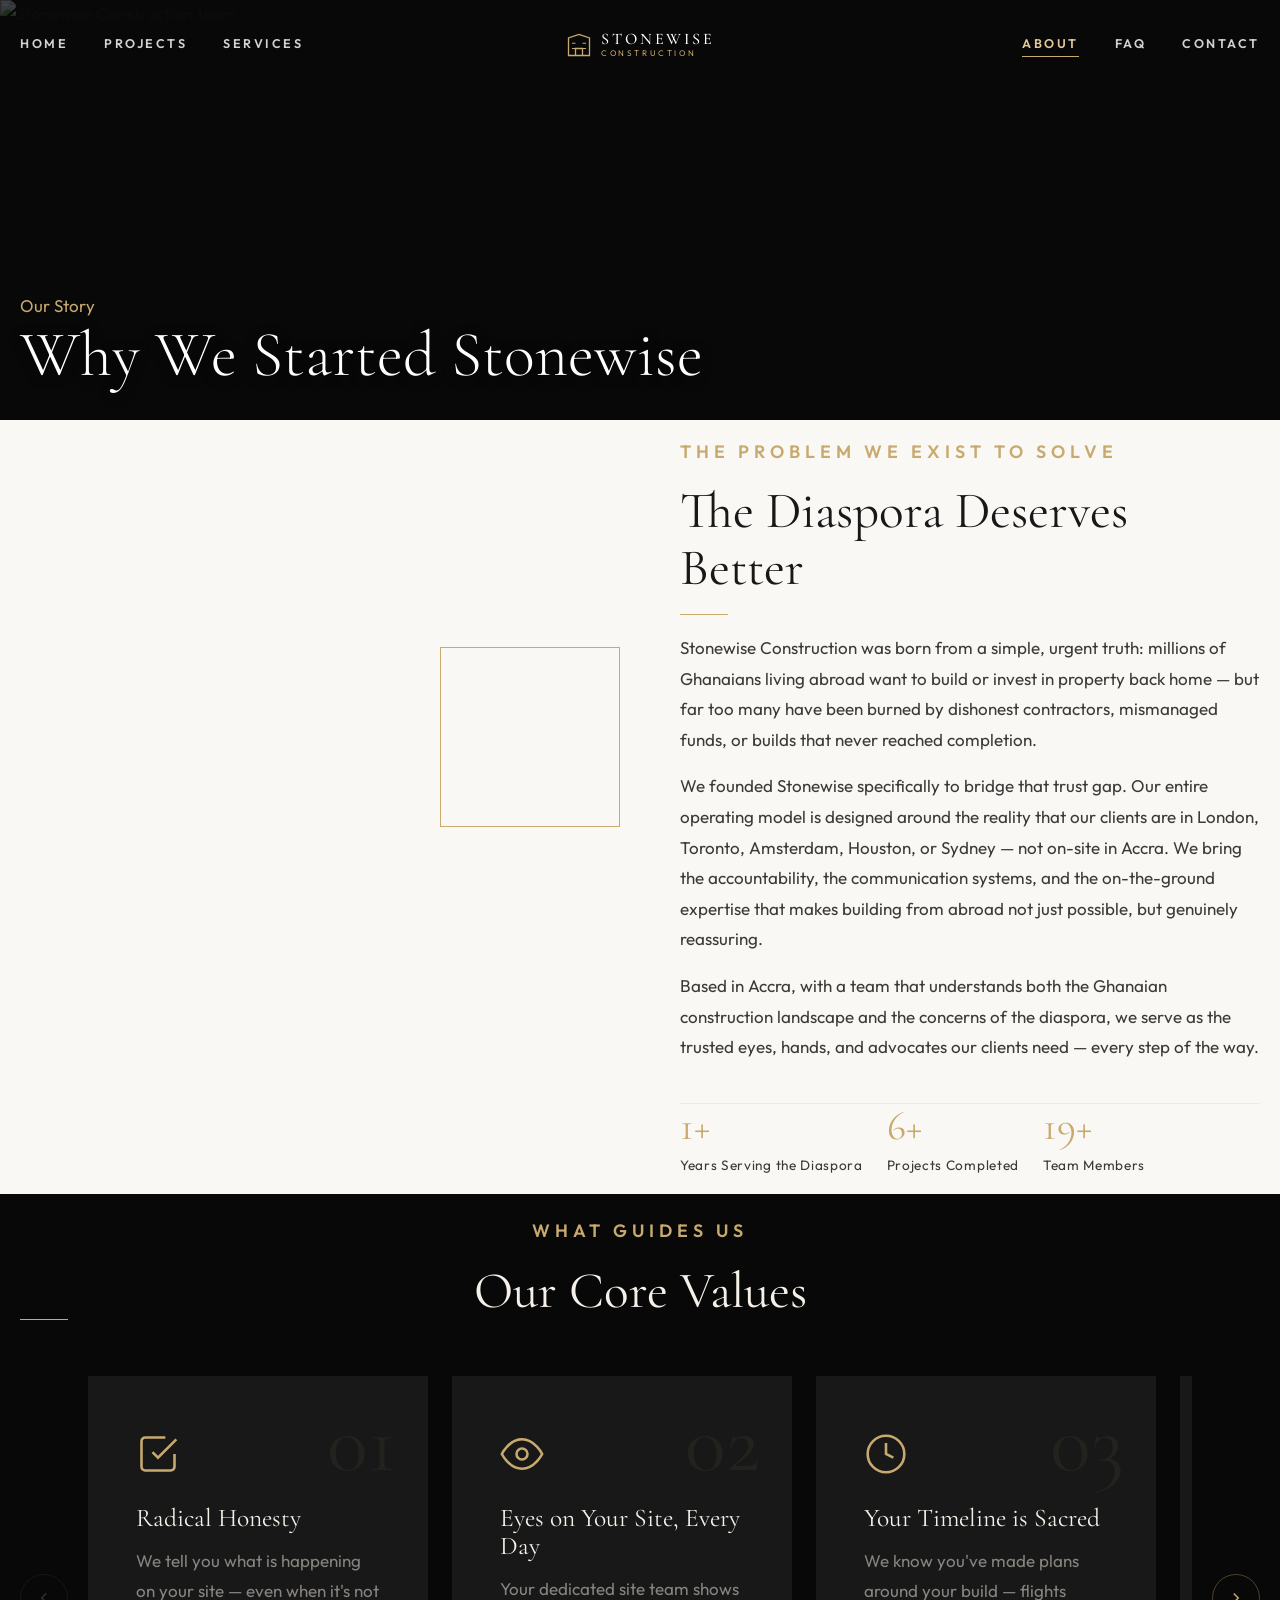
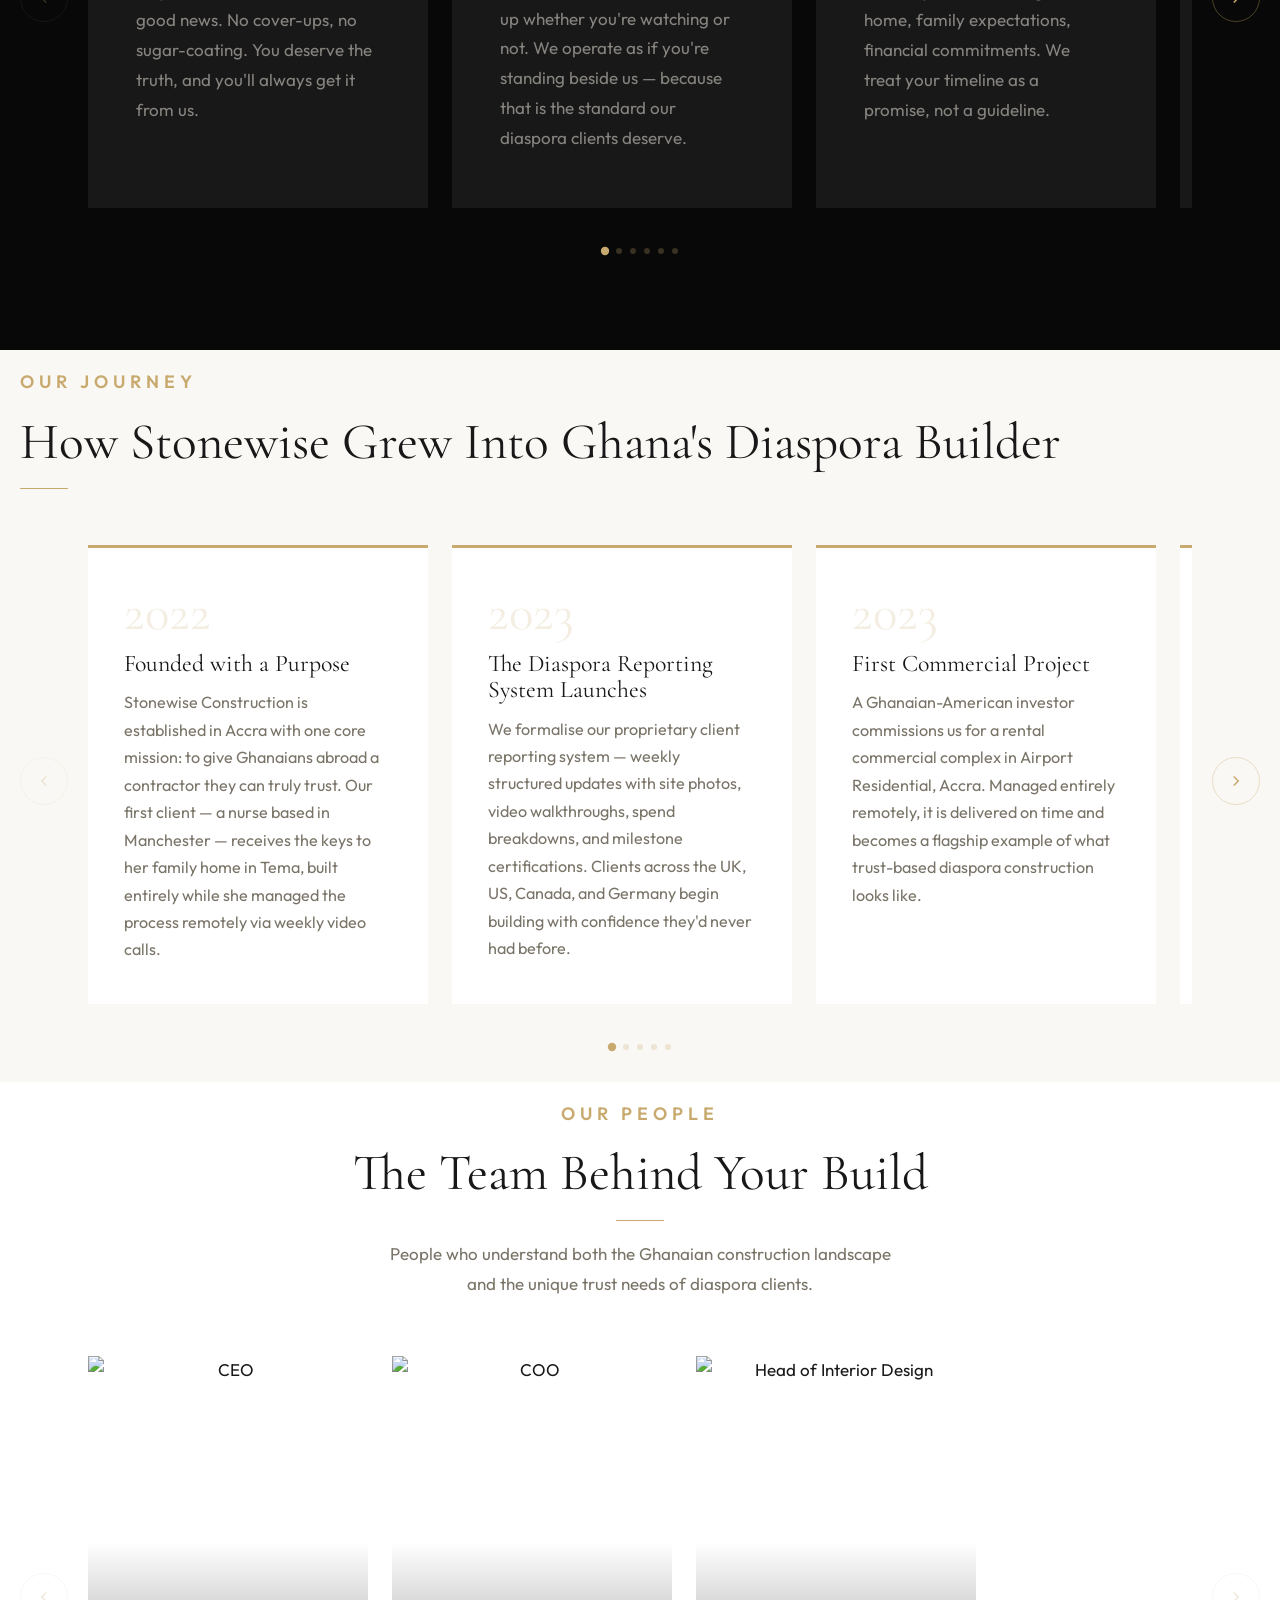
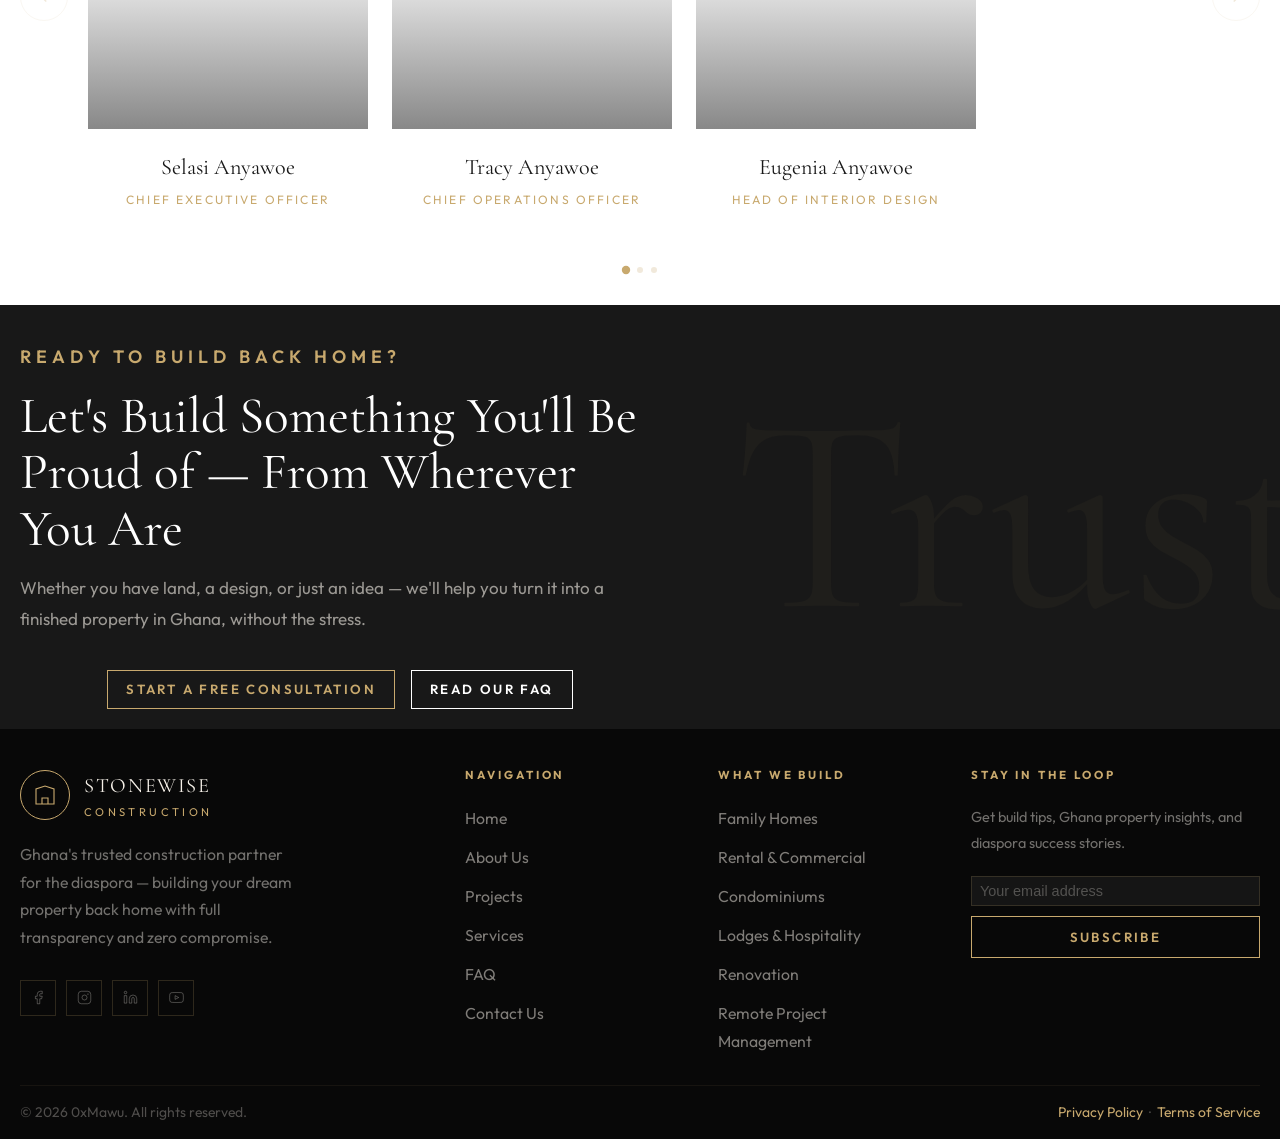
==== commit a6f8a873: "long service page fix" ====
--- a/about.html
+++ b/about.html
@@ -102,13 +102,13 @@
 
 <!-- OUR VALUES -->
 <section class="section scroll-section" style="padding:0;background:var(--black);overflow:hidden;">
-  <div class="container" style="padding-top:80px;padding-bottom:0;">
+  <div class="container" style="padding-top:5px;padding-bottom:0;">
     <div class="section-header section-header--center reveal">
       <span class="section-eyebrow">What Guides Us</span>
       <h2 style="color:var(--cream)">Our Core Values</h2>
-      <div class="section-header__divider" style="margin:18px auto;"></div>
-    </div>
-    <div class="scroll-controls" style="margin-top:32px;">
+      <div class="section-header__divider" style="margin:0px 0;"></div>
+    </div>
+    <div class="scroll-controls" style="margin-top:0px;">
       <button class="scroll-btn scroll-btn--prev" data-target="values-track" aria-label="Previous">
         <svg viewBox="0 0 24 24"><polyline points="15 18 9 12 15 6"/></svg>
       </button>
--- a/css/style.css
+++ b/css/style.css
@@ -183,29 +183,27 @@
    .header__nav-left a.active::after,
    .header__nav-right a.active::after { width: 100%; }
    
-   /* Logo — centred */
+   /* Logo — centred, fits within 45px header */
    .header__logo {
-     display: flex; flex-direction: column;
+     display: flex; flex-direction: row;
      align-items: center; justify-content: center;
-     text-align: center; gap: 5px;
-   }
-   .header__logo-img { width: 64px; height: 64px; object-fit: contain; }
+     text-align: left; gap: 8px;
+   }
+   .header__logo-img { width: 28px; height: 28px; object-fit: contain; }
    .header__logo-placeholder {
-     width: 62px; height: 62px;
-     /* border: 1.5px solid var(--gold); border-radius: 50%; */
+     width: 28px; height: 28px; flex-shrink: 0;
      display: flex; align-items: center; justify-content: center;
-     /* background: rgba(200,169,110,0.08); */
-   }
-   .header__logo-placeholder svg { width: 32px; height: 32px; fill: none; }
+   }
+   .header__logo-placeholder svg { width: 28px; height: 28px; fill: none; }
    .header__logo-text {
-     font-family: var(--font-display); font-size: 0.9rem;
+     font-family: var(--font-display); font-size: 0.95rem;
      font-weight: 500; letter-spacing: 0.18em; text-transform: uppercase;
-     color: var(--white); white-space: nowrap;
+     color: var(--white); white-space: nowrap; line-height: 1.1;
    }
    .header__logo-sub {
-     font-family: var(--font-body); font-size: 0.52rem;
+     font-family: var(--font-body); font-size: 0.48rem;
      letter-spacing: 0.32em; text-transform: uppercase;
-     color: var(--gold);
+     color: var(--gold); line-height: 1.2;
    }
    
    .header__hamburger {
@@ -273,7 +271,7 @@
    
    /* ── HERO ──────────────────────────────────────────────────── */
    .hero {
-     position: relative; min-height: 100vh;
+     position: relative; min-height: 50vh;
      display: flex; align-items: center; overflow: hidden;
    }
    .hero__bg {
@@ -295,7 +293,7 @@
    }
    .hero__content {
      position: relative; z-index: 2;
-     padding: calc(var(--header-height) + 30px) 20px 50px;
+     padding: calc(var(--header-height) + 30px) 20px 40px;
      max-width: 1280px; margin: 0 auto; width: 100%;
    }
    .hero__eyebrow {
@@ -308,7 +306,7 @@
      content: ''; display: block; width: 36px; height: 1px; background: var(--gold);
    }
    .hero__title {
-     font-size: clamp(3.5rem, 9vw, 7.5rem);
+     font-size: clamp(3.5rem, 9vw, 8.5rem);
      color: var(--white); font-weight: 300;
      line-height: 0.95; margin-bottom: 28px; max-width: 700px;
    }
@@ -319,10 +317,10 @@
    }
    .hero__ctas { display: flex; gap: 16px; flex-wrap: wrap; }
    .hero__scroll {
-     position: absolute; bottom: 40px; left: 50%;
+     position: absolute; bottom: 1px; left: 50%;
      transform: translateX(-50%); z-index: 2;
      display: flex; flex-direction: column;
-     align-items: center; gap: 10px;
+     align-items: center; gap: 8px;
    }
    .hero__scroll span {
      font-size: 0.66rem; letter-spacing: 0.25em;
@@ -408,22 +406,23 @@
    .projects__grid {
      display: grid;
      grid-template-columns: repeat(3, 1fr);
-     gap: 32px;
+     gap: 0;
    }
    .project-card {
-     position: relative; overflow: hidden; cursor: pointer;
+     position: relative; overflow: hidden; cursor: pointer; display: block;
    }
    .project-card--tall { grid-row: span 2; }
    .project-card--wide { grid-column: span 2; }
-   
+
    .project-card__media {
-     min-height: 400px; overflow: hidden; position: relative;
-   }
-   .project-card--tall .project-card__media { min-height: 100%; }
-   .project-card--wide .project-card__media { min-height: 420px; }
-   
+     position: relative; overflow: hidden;
+     aspect-ratio: 3 / 4;
+   }
+   .project-card--wide .project-card__media { aspect-ratio: 16 / 9; }
+
    .project-card__media img {
-     width: 100%; height: 100%; object-fit: cover;
+     position: absolute; inset: 0;
+     width: 100%; height: 100%; object-fit: cover; display: block;
      transition: transform 0.7s cubic-bezier(0.4,0,0.2,1);
    }
    .project-card:hover .project-card__media img { transform: scale(1.06); }
@@ -536,7 +535,7 @@
    
    /* ── CTA BANNER ─────────────────────────────────────────────── */
    .cta-banner {
-     background: var(--charcoal); padding: 55px 0;
+     background: var(--charcoal); padding: 20px 0;
      position: relative; overflow: hidden;
    }
    .cta-banner__bg-text {
@@ -662,7 +661,7 @@
    .all-projects__grid {
      display: grid; grid-template-columns: repeat(3,1fr); gap: 3px;
    }
-   .all-projects .project-card .project-card__media { min-height: 380px; }
+   .all-projects .project-card .project-card__media { aspect-ratio: 3 / 4; }
    .project-card[data-category] { transition: opacity 0.4s, transform 0.4s; }
    .project-card.hidden { opacity: 0; transform: scale(0.95); pointer-events: none; position: absolute; visibility: hidden; width: 0; height: 0; overflow: hidden; padding: 0; margin: 0; }
    
@@ -1013,7 +1012,7 @@
      .service-detail-item:nth-child(even) { direction: ltr; }
    }
    @media (max-width: 768px) {
-     :root { --header-height: 70px; }
+     :root { --header-height: 60px; }
      .header__nav-left, .header__nav-right { display: none; }
      .header__inner { grid-template-columns: 1fr auto 1fr; }
      .header__hamburger { display: flex; }
@@ -1092,9 +1091,9 @@
 
      /* Project cards — horizontal row */
      .projects__scroll-track .projects__grid {
-       display: flex !important;
-       flex-direction: row;
-       flex-wrap: nowrap;
+       /* display: flex !important; */
+       /* flex-direction: row;
+       flex-wrap: nowrap; */
        gap: 10px;
        width: max-content;
      }
@@ -1160,6 +1159,17 @@
    ========================================================================== */
 
    @media (max-width: 768px) {
+
+    .hero__title {
+      font-size: clamp(2.5rem, 7vw, 4.5rem);
+      color: var(--white); font-weight: 300;
+      line-height: 0.95; margin-bottom: 28px; max-width: 700px;
+    }
+    .hero__title em { font-style: italic; color: var(--gold-light); }
+    .hero__subtitle {
+      font-size: 1rem; color: rgba(245,240,232,0.72);
+      max-width: 480px; line-height: 1.75; margin-bottom: 44px;
+    }
   
     /* 1. Prevent the grid parent from compressing layouts */
     .why-us__grid { 
@@ -1246,7 +1256,7 @@
 
   /* 2. Configure the window track to handle sideways touch/swipe scrolling */
   .projects__scroll-track {
-    display: block !important;
+    display:  flex !important;
     overflow-x: auto !important;
     overflow-y: hidden !important;
     scroll-snap-type: x mandatory;
@@ -1262,22 +1272,173 @@
     display: none !important;
   }
 
-  /* 3. Re-arrange the vertical grid layout into a single row that doesn't wrap */
+  /* Projects grid — 2-column on mobile, no horizontal scroll */
   .projects__grid {
-    display: flex !important;
-    flex-direction: row !important;
-    flex-wrap: nowrap !important;
-    gap: 20px !important;
-    width: max-content !important;
+    display: grid !important;
+    grid-template-columns: repeat(2, 1fr) !important;
+    gap: 0 !important;
+    width: 100% !important;
     margin-top: 0 !important;
-    padding-right: 20px; /* Soft edge spacing at the end of the line */
   }
 
-  /* 4. Force individual cards to size up as uniform mobile slides */
   .project-card {
-    width: 300px !important;
-    max-width: 82vw !important;
-    scroll-snap-align: start;
-    flex-shrink: 0 !important; /* Prevents layout cards from squeezing smaller */
+    width: auto !important;
+    max-width: none !important;
+    flex-shrink: unset !important;
   }
 }
+
+
+/* SECTION
+.section{
+  padding: 80px 0;
+} */
+
+
+/* ── HOME PROJECTS CAROUSEL ─────────────────────────────────── */
+
+.home-projects { overflow: visible; }
+
+/* Header row: title left, arrows right */
+.home-projects__header {
+  display: flex;
+  align-items: flex-end;
+  justify-content: space-between;
+  gap: 24px;
+  margin-bottom: 36px;
+}
+.home-projects__header h2 { margin-top: 6px; }
+
+/* Arrow buttons */
+.home-projects__nav {
+  display: flex;
+  gap: 10px;
+  flex-shrink: 0;
+  padding-bottom: 8px;
+}
+.home-proj-btn {
+  width: 46px; height: 46px;
+  border-radius: 50%;
+  border: 1px solid rgba(200,169,110,0.35);
+  background: transparent;
+  display: flex; align-items: center; justify-content: center;
+  cursor: pointer;
+  transition: background var(--tr), border-color var(--tr);
+  flex-shrink: 0;
+}
+.home-proj-btn svg {
+  width: 18px; height: 18px;
+  stroke: var(--gold); fill: none; stroke-width: 2;
+  stroke-linecap: round; stroke-linejoin: round;
+}
+.home-proj-btn:hover { background: rgba(200,169,110,0.12); border-color: var(--gold); }
+.home-proj-btn:disabled { opacity: 0.22; pointer-events: none; }
+
+/* Full-bleed scroll track wrapper */
+.home-projects__track-wrap {
+  width: 100%;
+  overflow: hidden;
+  -webkit-mask-image: linear-gradient(to right, black 88%, transparent 100%);
+          mask-image:  linear-gradient(to right, black 88%, transparent 100%);
+}
+
+/* Scrollable track */
+.home-projects__track {
+  display: flex;
+  gap: 16px;
+  overflow-x: auto;
+  scroll-behavior: smooth;
+  scroll-snap-type: x mandatory;
+  -webkit-overflow-scrolling: touch;
+  scrollbar-width: none;
+  padding: 0 max(20px, calc((100vw - 1280px) / 2)) 16px;
+  cursor: grab;
+  will-change: scroll-position;
+}
+.home-projects__track:active { cursor: grabbing; }
+.home-projects__track::-webkit-scrollbar { display: none; }
+
+/* Individual cards */
+.home-proj-card {
+  flex: 0 0 auto;
+  width: 340px;
+  scroll-snap-align: start;
+  display: block;
+  position: relative;
+  overflow: hidden;
+  cursor: pointer;
+  text-decoration: none;
+}
+
+@media (max-width: 768px) {
+  .home-proj-card { width: 74vw; }
+}
+@media (max-width: 480px) {
+  .home-proj-card { width: 82vw; }
+}
+
+.home-proj-card__media {
+  position: relative;
+  overflow: hidden;
+  aspect-ratio: 7 / 7;
+}
+.home-proj-card__media img {
+  position: absolute; inset: 0;
+  width: 100%; height: 100%; object-fit: cover; display: block;
+  transition: transform 0.7s cubic-bezier(0.4,0,0.2,1);
+}
+.home-proj-card:hover .home-proj-card__media img { transform: scale(1.06); }
+
+.home-proj-card__overlay {
+  position: absolute; inset: 0; z-index: 1;
+  background: linear-gradient(to top, rgba(8,8,8,0.9) 0%, rgba(8,8,8,0.2) 55%, transparent 100%);
+  transition: background var(--tr);
+}
+.home-proj-card:hover .home-proj-card__overlay {
+  background: linear-gradient(to top, rgba(8,8,8,0.95) 0%, rgba(8,8,8,0.5) 65%, rgba(8,8,8,0.1) 100%);
+}
+.home-proj-card__info {
+  position: absolute; bottom: 0; left: 0; right: 0;
+  z-index: 2; padding: 20px 18px;
+}
+.home-proj-card__cat {
+  font-size: 0.64rem; font-weight: 600; letter-spacing: 0.25em;
+  text-transform: uppercase; color: var(--gold); margin-bottom: 8px;
+  text-shadow: 0 1px 4px rgba(0,0,0,0.6);
+}
+.home-proj-card__title {
+  font-family: var(--font-display); font-size: 1.55rem;
+  color: var(--white); margin-bottom: 14px;
+  text-shadow: 0 2px 8px rgba(0,0,0,0.5);
+  line-height: 1.15;
+}
+.home-proj-card__link {
+  display: inline-flex; align-items: center; gap: 8px;
+  font-size: 0.72rem; font-weight: 600; letter-spacing: 0.15em;
+  text-transform: uppercase; color: var(--gold);
+  opacity: 0; transform: translateY(10px); transition: all var(--tr);
+}
+.home-proj-card__link svg {
+  width: 14px; height: 14px; stroke: currentColor; fill: none;
+  transition: transform var(--tr);
+}
+.home-proj-card:hover .home-proj-card__link { opacity: 1; transform: translateY(0); }
+.home-proj-card:hover .home-proj-card__link svg { transform: translateX(4px); }
+
+/* VIEW ALL footer row */
+.home-projects__footer {
+  margin-top: 32px;
+  display: flex;
+  align-items: center;
+  gap: 24px;
+}
+.home-projects__footer::before {
+  content: '';
+  flex: 1;
+  height: 1px;
+  background: rgba(200,169,110,0.18);
+}
+.home-projects__view-all {
+  flex-shrink: 0;
+
+}
--- a/css/pages.css
+++ b/css/pages.css
@@ -335,13 +335,20 @@
 .filter-btn.active,
 .filter-btn:hover { border-color:var(--gold); color:var(--charcoal); background:rgba(200,169,110,0.08); }
 
-.all-projects__grid { display:grid; grid-template-columns:repeat(3,1fr); gap:3px; }
-.all-projects .project-card .project-card__media { min-height:380px; }
+.projects__grid { display:grid; grid-template-columns:repeat(3,1fr); gap:0; }
+.projects .project-card .project-card__media { aspect-ratio: 3 / 4; }
 .project-card[data-category] { transition:opacity 0.4s, transform 0.4s; }
 .project-card.hidden { opacity:0; transform:scale(0.95); pointer-events:none; }
 
-@media (max-width:1024px) { .all-projects__grid { grid-template-columns:repeat(2,1fr); } }
-@media (max-width:600px)  { .all-projects__grid { grid-template-columns:1fr; } }
+@media (max-width:1024px) {
+  .projects__grid,
+  .all-projects__grid { grid-template-columns:repeat(2,1fr); }
+}
+@media (max-width:600px)  {
+  .projects__grid,
+  .all-projects__grid { grid-template-columns:repeat(2,1fr); gap:0; }
+  .projects .project-card .project-card__media { aspect-ratio: 4 / 5; }
+}
 
 
 /* ── SERVICES PAGE ──────────────────────────────────────────── */
@@ -459,4 +466,33 @@
 }
 
 @media (max-width: 768px) { .process-scroll-card { width: 260px; } }
-@media (max-width: 480px) { .process-scroll-card { width: calc(100vw - 120px); } }+@media (max-width: 480px) { .process-scroll-card { width: calc(100vw - 120px); } }
+/* ---------- Projects Empty State ---------- */
+.projects__empty-state {
+  display: none;
+  flex-direction: column;
+  align-items: center;
+  justify-content: center;
+  padding: 10px 24px;
+  gap: 24px;
+  text-align: center;
+}
+.projects__empty-state.visible {
+  display: flex;
+}
+.projects__empty-state svg {
+  width: 64px;
+  height: 64px;
+  opacity: 0.7;
+}
+.projects__empty-state p {
+  font-family: var(--font-display);
+  font-size: 1.2rem;
+  color: rgba(var(--text-rgb, 40,34,28), 0.45);
+  letter-spacing: 0.02em;
+}
+
+/* Hide grid before any filter selected */
+.projects__grid.grid--hidden {
+  display: none;
+}
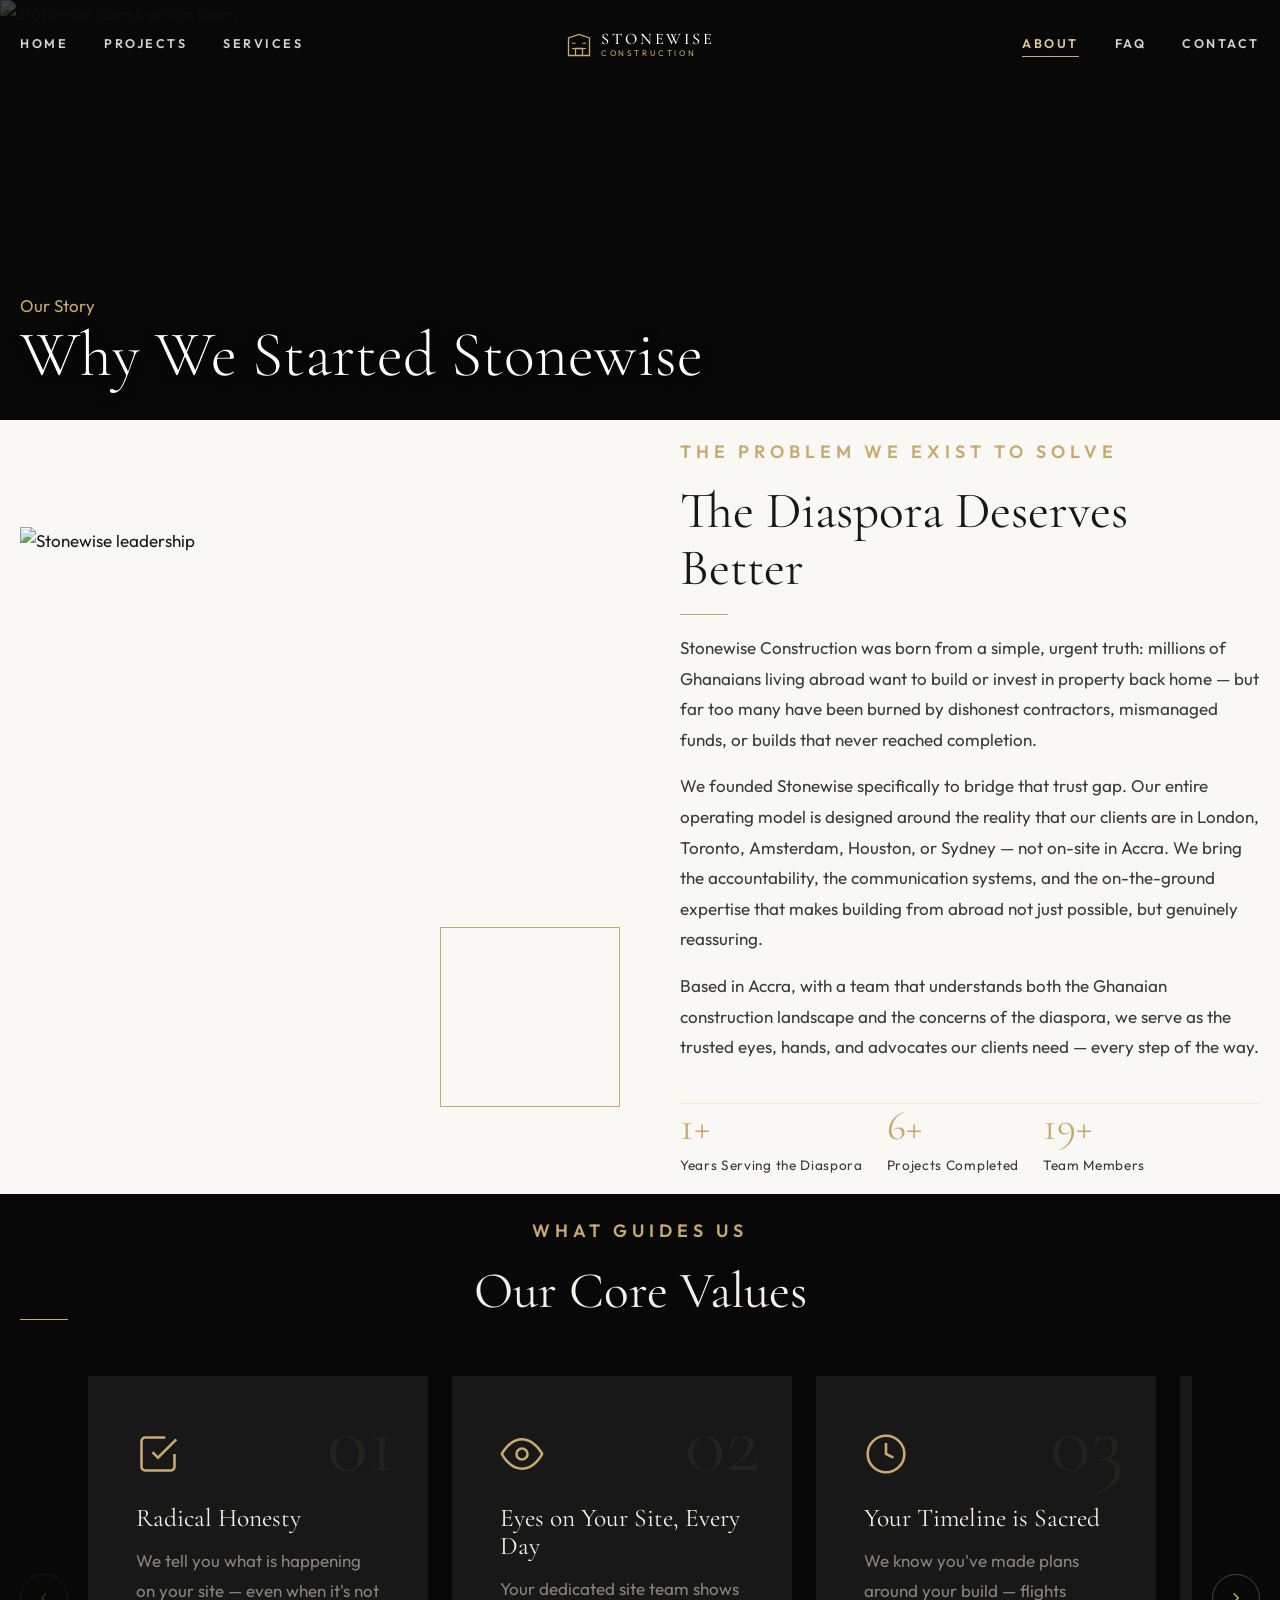
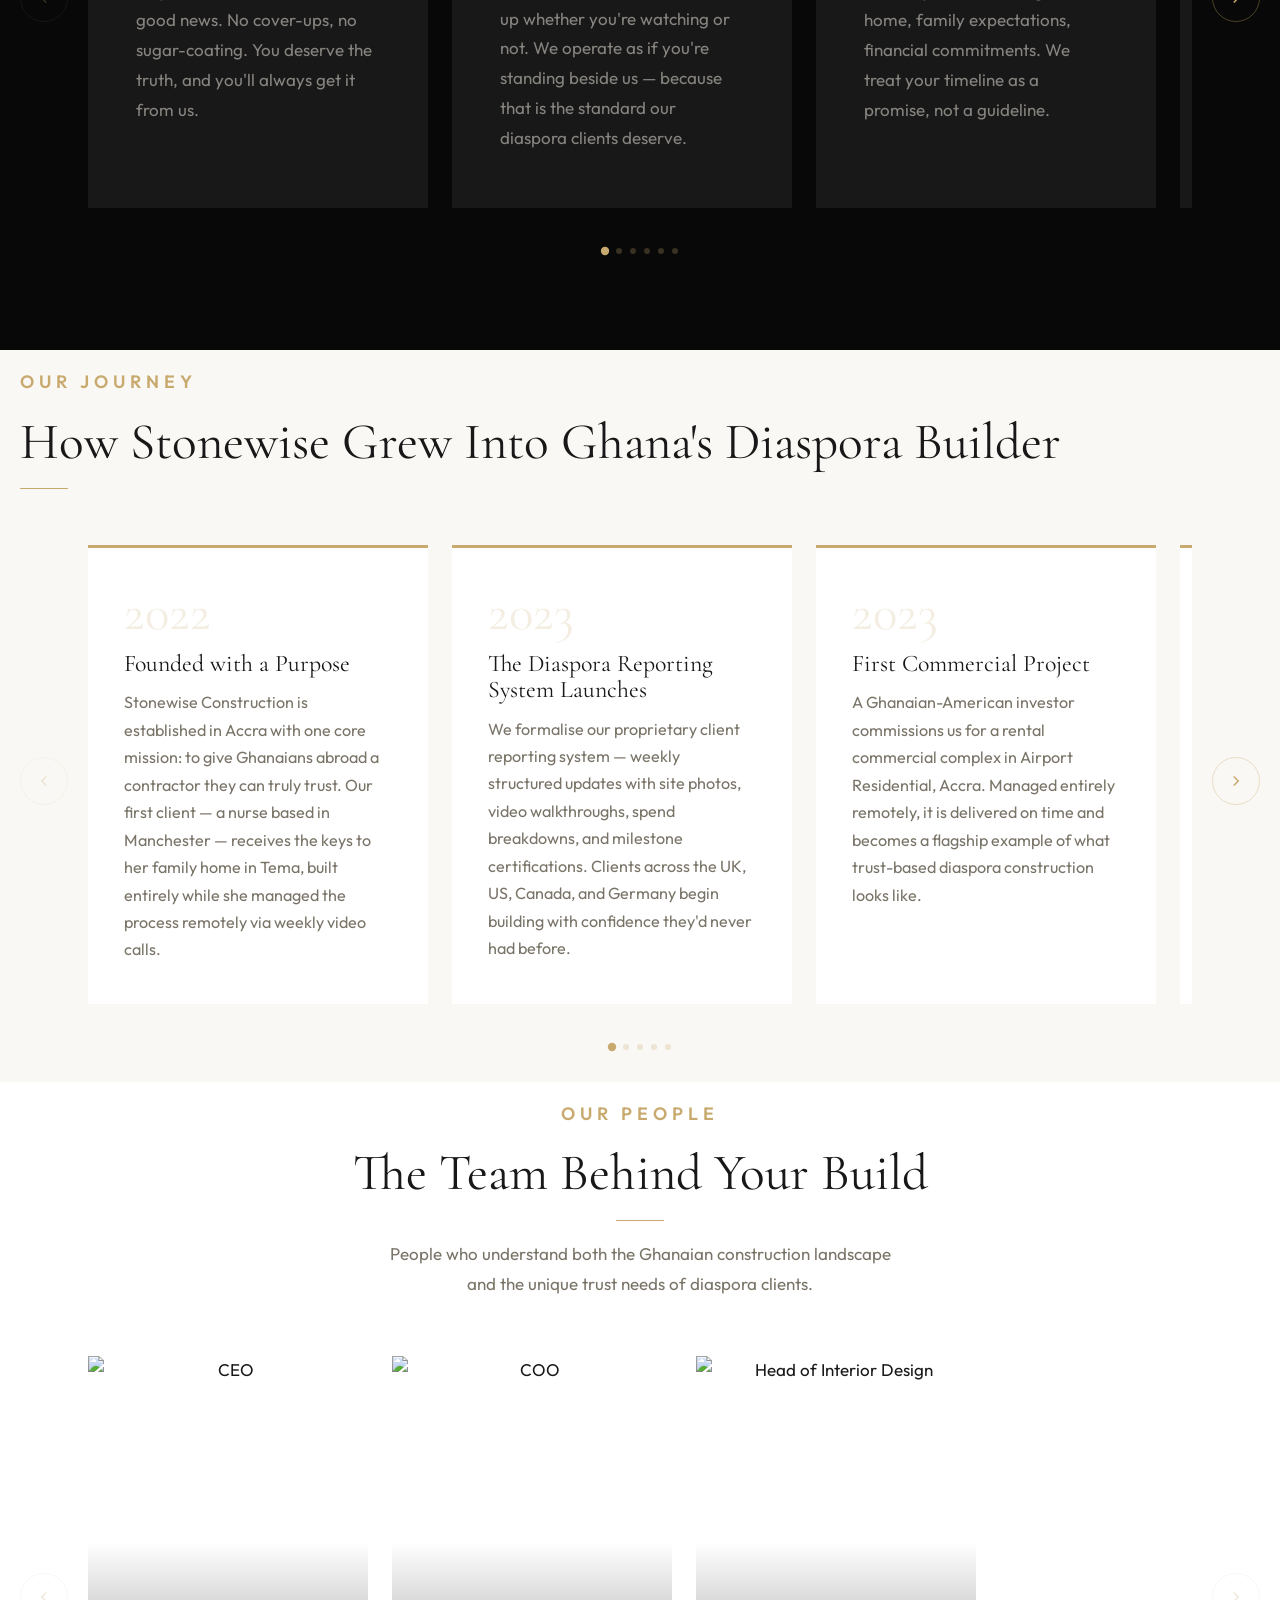
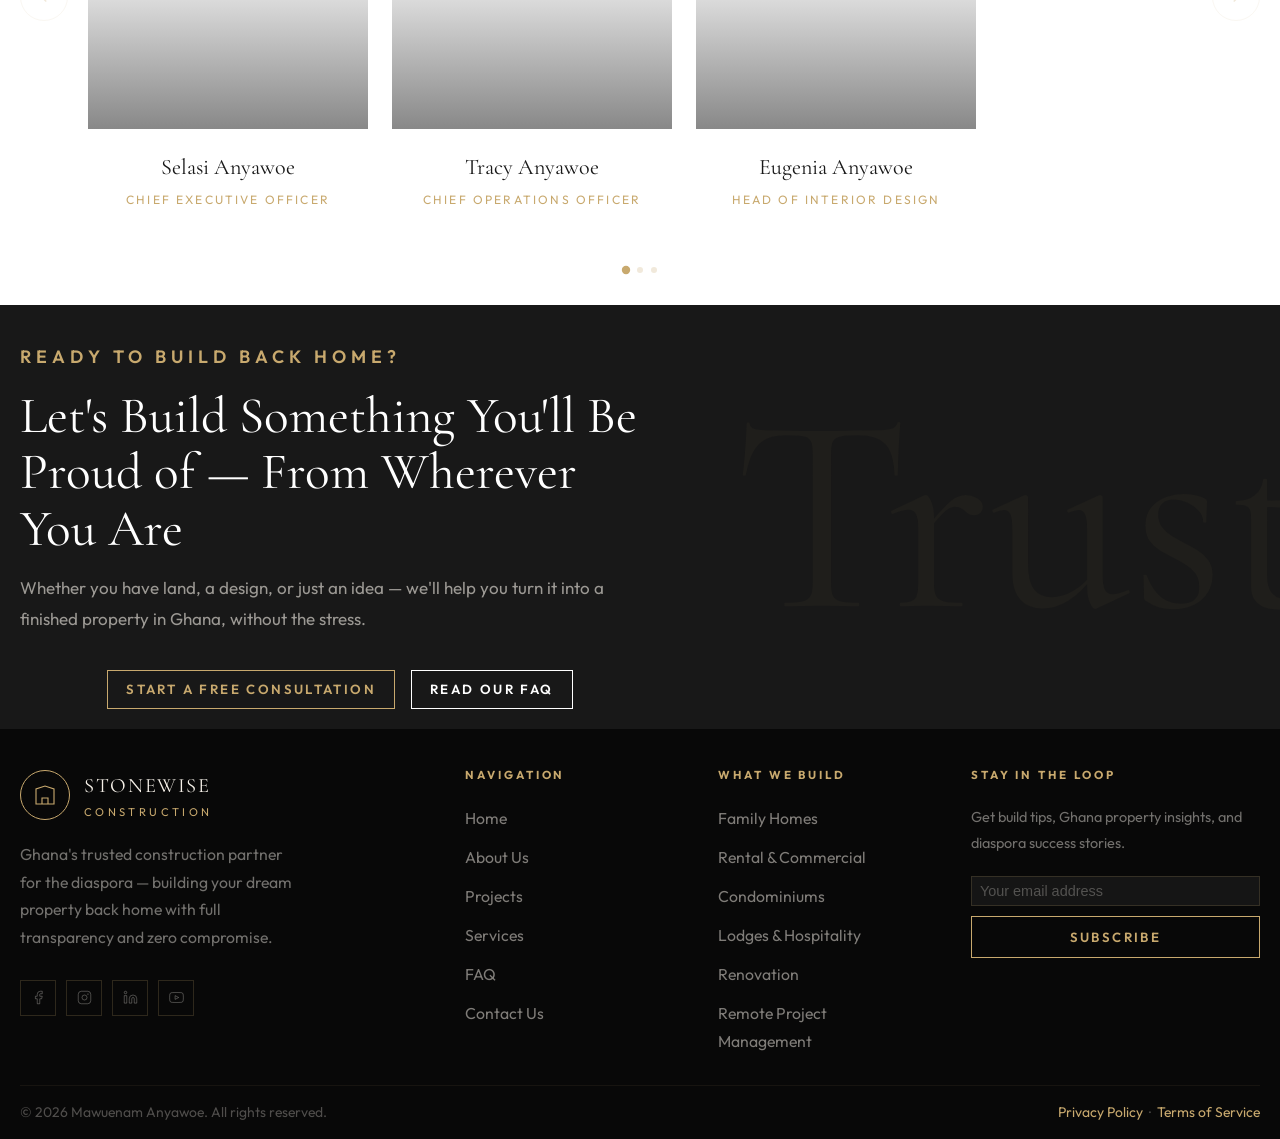
==== commit f99baa96: "changed name on footer from 0xMawu to Mawuenam Anyawoe" ====
--- a/about.html
+++ b/about.html
@@ -71,7 +71,7 @@
   <div class="container">
     <div class="intro__grid">
       <div class="intro__img-wrap reveal">
-        <!-- <img src="https://images.unsplash.com/photo-1581094794329-c8112a89af12?w=900&q=80" alt="Stonewise leadership" loading="lazy" /> -->
+        <img src="https://images.unsplash.com/photo-1581094794329-c8112a89af12?w=900&q=80" alt="Stonewise leadership" loading="lazy" />
         <div class="intro__img-accent"></div>
       </div>
       <div class="reveal reveal-delay-2">
@@ -307,8 +307,8 @@
       <div class="footer__col"><h6>Stay in the Loop</h6><p style="font-size:0.85rem;color:rgba(245,240,232,0.45);margin-bottom:20px;">Get build tips, Ghana property insights, and diaspora success stories.</p><form id="newsletter-form" novalidate><div class="footer__newsletter"><input type="email" placeholder="Your email address" required aria-label="Email address" /><button type="submit" class="btn btn--gold" style="width:100%;justify-content:center;padding:12px 0;"><span>Subscribe</span></button></div></form></div>
     </div>
     <div class="footer__bottom">
-      <p>&copy; 2026 0xMawu. All rights reserved.</p>
-      <p><a href="#">Privacy Policy</a> &nbsp;·&nbsp; <a href="#">Terms of Service</a></p>
+      <p>&copy; 2026 Mawuenam Anyawoe. All rights reserved.</p>
+      <p><a href="privacy.html">Privacy Policy</a> &nbsp;·&nbsp; <a href="terms.html">Terms of Service</a></p>
     </div>
   </div>
 </footer>
--- a/css/style.css
+++ b/css/style.css
@@ -1159,6 +1159,10 @@
    ========================================================================== */
 
    @media (max-width: 768px) {
+
+    .service-detail__img{
+      display: none;
+    }
 
     .hero__title {
       font-size: clamp(2.5rem, 7vw, 4.5rem);
@@ -1286,6 +1290,8 @@
     max-width: none !important;
     flex-shrink: unset !important;
   }
+
+  
 }
 
 
